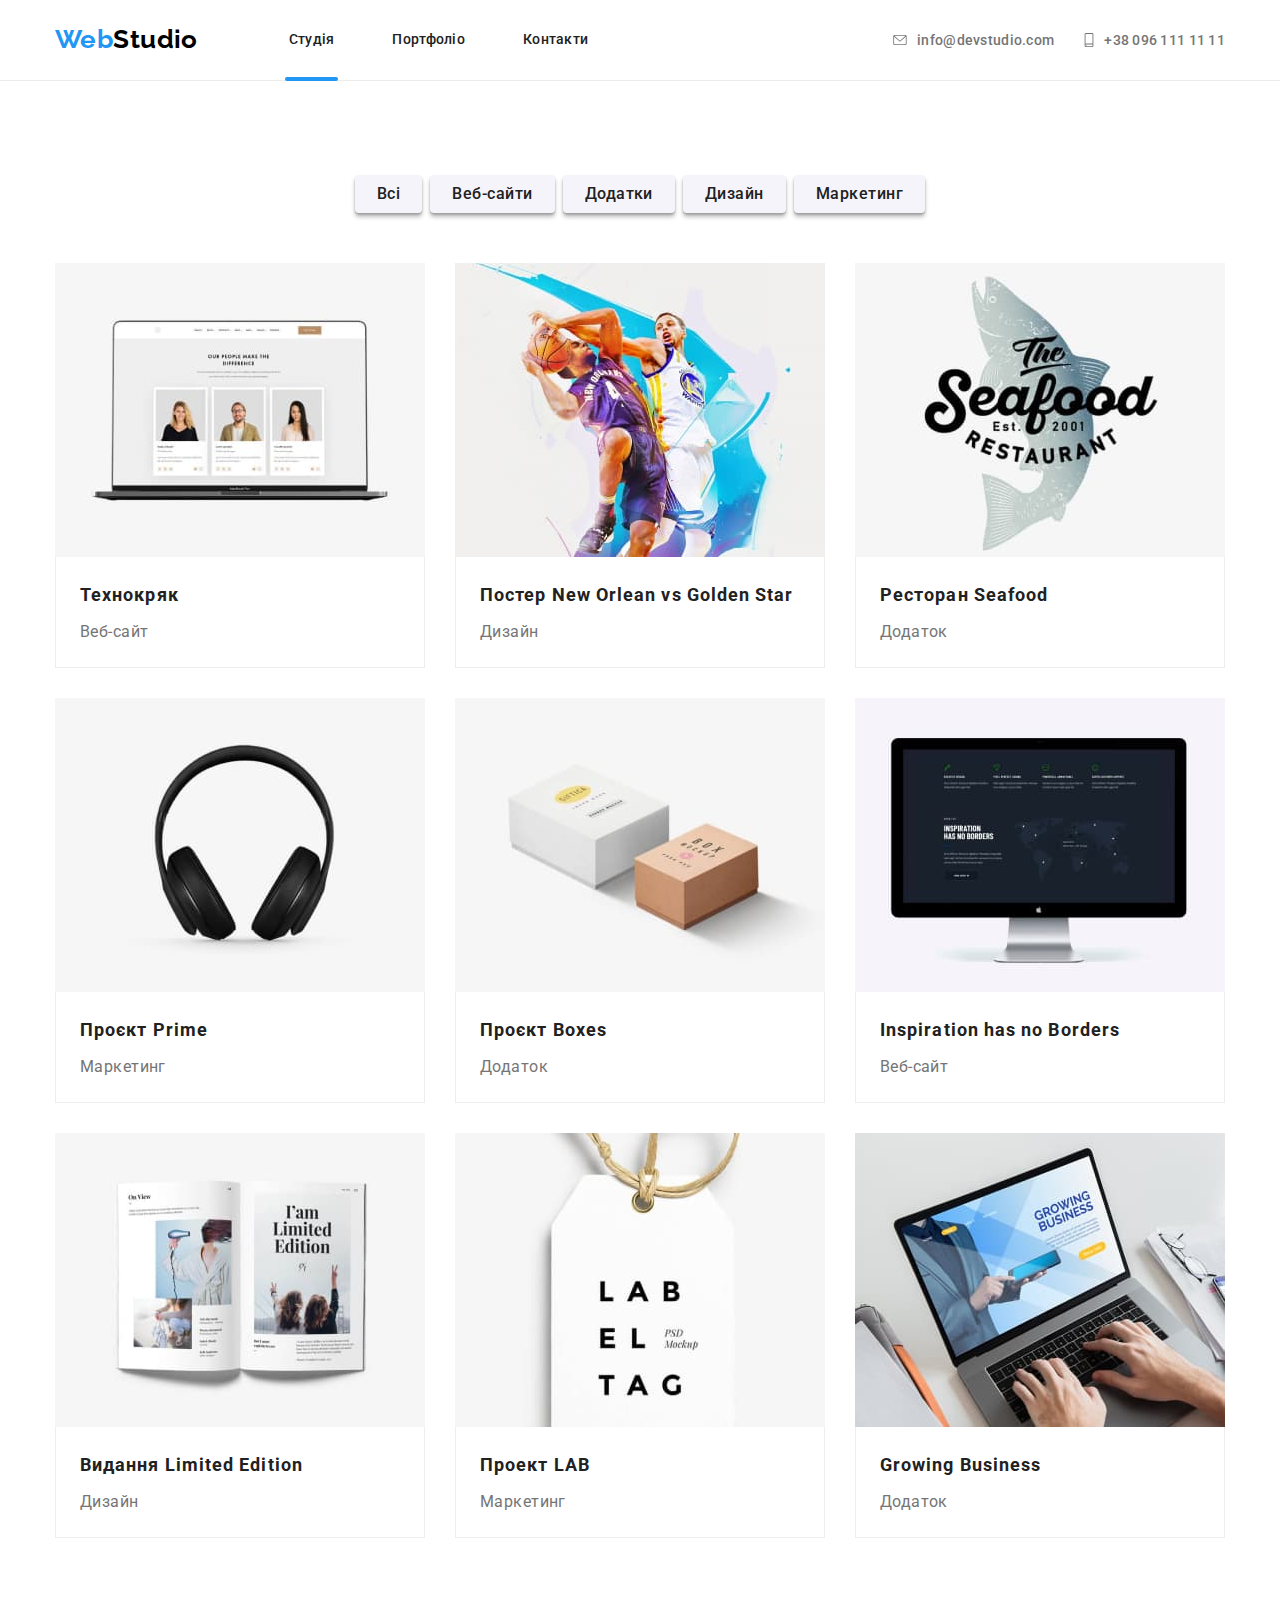
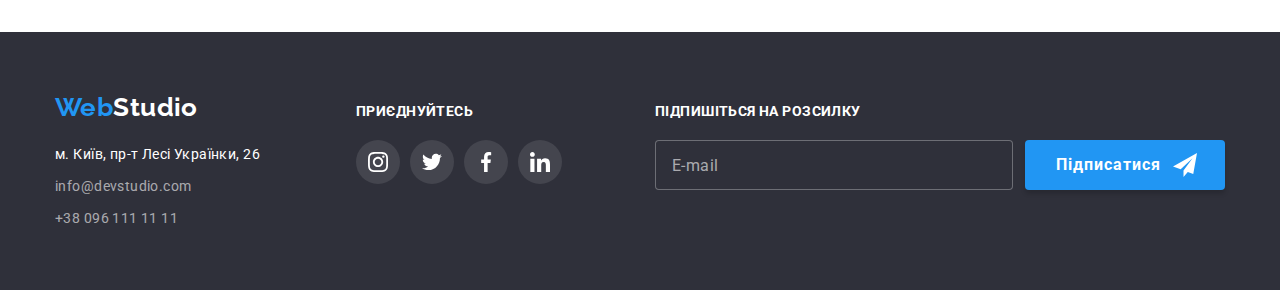
==== portfolio.html @ 7d05ac85 "зверстав бургер меню" ====
<!DOCTYPE html>
<html lang="uk">
  <head>
    <link rel="shortcut icon" href="./images/WS.ico" type="image/x-icon" />
    <meta charset="UTF-8" />
    <meta http-equiv="X-UA-Compatible" content="IE=edge" />
    <meta name="viewport" content="width=device-width, initial-scale=1.0" />
    <title>Портфоліо</title>
    <link rel="preconnect" href="https://fonts.googleapis.com" />
    <link rel="preconnect" href="https://fonts.gstatic.com" crossorigin />
    <link
      href="https://fonts.googleapis.com/css2?family=Raleway:wght@700&family=Roboto:wght@400;500;700;900&display=swap"
      rel="stylesheet"
    />
    <link
      rel="stylesheet"
      href="https://cdnjs.cloudflare.com/ajax/libs/modern-normalize/1.1.0/modern-normalize.min.css"
    />
    <link rel="stylesheet" href="./css/main.min.css" />
  </head>
  <body>
    <!-- Хедер -->
    <header class="header">
      <div class="container header-container">
        <nav class="navigation-wrap">
          <a href="./index.html" class="header__logo"
            >Web<span class="header__studio">Studio</span></a
          >

          <button
            type="button"
            class="menu-button js-open-menu"
            aria-expanded="false"
            aria-controls="mobile-menu"
            aria-label="Перемикач мобільного меню"
          >
            <svg width="40" height="40">
              <use class="menu" href="./images/icons.svg#menu"></use>
            </svg>
          </button>
          <ul class="navigation">
            <li class="navigation__item">
              <a href="./index.html" class="navigation__link navigation__link--current">Студія</a>
            </li>
            <li class="navigation__item">
              <a href="./portfolio.html" class="navigation__link">Портфоліо</a>
            </li>
            <li class="navigation__item">
              <a href="#" class="navigation__link">Контакти</a>
            </li>
          </ul>
        </nav>

        <div class="menu-container js-menu-container" id="mobile-menu">
          <button class="menu-toggle js-close-menu">
            <svg width="40" height="40">
              <use class="menu" href="./images/icons.svg#menu-close"></use>
            </svg>
          </button>
          <div class="burger-menu">
            <ul class="mobile-menu">
              <li class="mobile-menu__item">
                <a href="./index.html" class="mobile-menu__link">Студія</a>
              </li>
              <li class="mobile-menu__item">
                <a href="./portfolio.html" class="mobile-menu__link">Портфоліо</a>
              </li>
              <li class="mobile-menu__item"><a href="" class="mobile-menu__link">Контакти</a></li>
            </ul>
            <ul class="menu-contacts">
              <li class="menu-contacts__item">
                <a href="tel:+380961111111" class="menu-contacts__tel">+38 096 111 11 11</a>
              </li>
              <li class="menu-contacts__item">
                <a href="mailto:info@devstudio.com" class="menu-contacts__mail"
                  >info@devstudio.com</a
                >
              </li>
              <li class="menu-contacts__item">
                <ul class="menu-social">
                  <li class="menu-social__item>">
                    <a
                      href="https://www.instagram.com/"
                      rel="noopener noreferer nofollow"
                      class="menu-social__link"
                      >Instagram</a
                    >
                  </li>
                  <li class="menu-social__item>">
                    <a
                      href="https://www.twitter.com/"
                      rel="noopener noreferer nofollow"
                      class="menu-social__link"
                      >Twitter</a
                    >
                  </li>
                  <li class="menu-social__item>">
                    <a
                      href="https://www.facebook.com/"
                      rel="noopener noreferer nofollow"
                      class="menu-social__link"
                      >Facebook</a
                    >
                  </li>
                  <li class="menu-social__item>">
                    <a
                      href="https://www.linkedin.com/"
                      rel="noopener noreferer nofollow"
                      class="menu-social__link"
                      >LinkedIn</a
                    >
                  </li>
                </ul>
              </li>
            </ul>
          </div>
        </div>
        <ul class="contacts">
          <li class="contacts__item">
            <a href="mailto:info@devstudio.com" class="contacts__link"
              ><svg class="contacts__icon" width="14px" height="10px">
                <use href="./images/icons.svg#mail"></use>
              </svg>
              info@devstudio.com</a
            >
          </li>
          <li class="contacts__item">
            <a href="tel:+380961111111" class="contacts__link"
              ><svg class="contacts__icon" width="10px" height="14px">
                <use href="./images/icons.svg#smartphone"></use></svg
              >+38 096 111 11 11</a
            >
          </li>
        </ul>
      </div>
    </header>
    <main>
      <section class="section">
        <div class="container portf-cont">
          <h1 class="visually-hidden">Портфоліо</h1>
          <ul class="filter">
            <li><button type="button" class="button button--small">Всі</button></li>
            <li>
              <button type="button" class="button button--small">Веб-сайти</button>
            </li>
            <li>
              <button type="button" class="button button--small">Додатки</button>
            </li>
            <li><button type="button" class="button button--small">Дизайн</button></li>
            <li>
              <button type="button" class="button button--small">Маркетинг</button>
            </li>
          </ul>

          <ul class="portfolio">
            <li class="portfolio__item">
              <a href="#" class="portfolio__link"
                ><div class="portfolio-overlay">
                  <img src="./images/img-(5).jpg" alt="Технокряк" width="370" />
                  <p class="porfolio__text">
                    Ресурс пропонує комплексні пропозиції з різним рівнем функціоналу та сервісів.
                    Все це дозволить відвідувачу отримати вичерпні відомості про компанію чи
                    приватну особу.
                  </p>
                </div>
                <div class="card">
                  <h2 class="card__title title__accent">Технокряк</h2>

                  <p class="card__category">Веб-сайт</p>
                </div>
              </a>
            </li>
            <li class="portfolio__item">
              <a href="#" class="portfolio__link"
                ><div class="portfolio-overlay">
                  <img src="./images/img-(6).jpg" alt="Технокряк" width="370" />
                  <p class="porfolio__text">
                    Ресурс пропонує комплексні пропозиції з різним рівнем функціоналу та сервісів.
                    Все це дозволить відвідувачу отримати вичерпні відомості про компанію чи
                    приватну особу.
                  </p>
                </div>
                <div class="card inner">
                  <h2 class="card__title">
                    Постер <span lang="en">New Orlean vs Golden Star</span>
                  </h2>
                  <p class="card__category">Дизайн</p>
                </div></a
              >
            </li>
            <li class="portfolio__item">
              <a href="#" class="portfolio__link"
                ><div class="portfolio-overlay">
                  <img src="./images/img-(7).jpg" alt="Технокряк" width="370" />
                  <p class="porfolio__text">
                    Ресурс пропонує комплексні пропозиції з різним рівнем функціоналу та сервісів.
                    Все це дозволить відвідувачу отримати вичерпні відомості про компанію чи
                    приватну особу.
                  </p>
                </div>
                <div class="card">
                  <h2 class="card__title">Ресторан <span lang="en">Seafood</span></h2>
                  <p class="card__category">Додаток</p>
                </div></a
              >
            </li>
            <li class="portfolio__item">
              <a href="#" class="portfolio__link"
                ><div class="portfolio-overlay">
                  <img src="./images/img-(8).jpg" alt="Технокряк" width="370" />
                  <p class="porfolio__text">
                    Ресурс пропонує комплексні пропозиції з різним рівнем функціоналу та сервісів.
                    Все це дозволить відвідувачу отримати вичерпні відомості про компанію чи
                    приватну особу.
                  </p>
                </div>
                <div class="card">
                  <h2 class="card__title">Проєкт <span lang="en">Prime</span></h2>
                  <p class="card__category">Маркетинг</p>
                </div></a
              >
            </li>
            <li class="portfolio__item">
              <a href="#" class="portfolio__link"
                ><div class="portfolio-overlay">
                  <img src="./images/img-(9).jpg" alt="Технокряк" width="370" />
                  <p class="porfolio__text">
                    Ресурс пропонує комплексні пропозиції з різним рівнем функціоналу та сервісів.
                    Все це дозволить відвідувачу отримати вичерпні відомості про компанію чи
                    приватну особу.
                  </p>
                </div>
                <div class="card">
                  <h2 class="card__title">Проєкт <span lang="en">Boxes</span></h2>
                  <p class="card__category">Додаток</p>
                </div></a
              >
            </li>
            <li class="portfolio__item">
              <a href="#" class="portfolio__link"
                ><div class="portfolio-overlay">
                  <img src="./images/img-(10).jpg" alt="Технокряк" width="370" />
                  <p class="porfolio__text">
                    Ресурс пропонує комплексні пропозиції з різним рівнем функціоналу та сервісів.
                    Все це дозволить відвідувачу отримати вичерпні відомості про компанію чи
                    приватну особу.
                  </p>
                </div>
                <div class="card">
                  <h2 lang="en" class="card__title">Inspiration has no Borders</h2>
                  <p class="card__category">Веб-сайт</p>
                </div></a
              >
            </li>
            <li class="portfolio__item">
              <a href="#" class="portfolio__link"
                ><div class="portfolio-overlay">
                  <img src="./images/img-(11).jpg" alt="Технокряк" width="370" />
                  <p class="porfolio__text">
                    Ресурс пропонує комплексні пропозиції з різним рівнем функціоналу та сервісів.
                    Все це дозволить відвідувачу отримати вичерпні відомості про компанію чи
                    приватну особу.
                  </p>
                </div>
                <div class="card">
                  <h2 class="card__title">Видання <span lang="en">Limited Edition</span></h2>
                  <p class="card__category">Дизайн</p>
                </div></a
              >
            </li>
            <li class="portfolio__item">
              <a href="#" class="portfolio__link"
                ><div class="portfolio-overlay">
                  <img src="./images/img-(12).jpg" alt="Технокряк" width="370" />
                  <p class="porfolio__text">
                    Ресурс пропонує комплексні пропозиції з різним рівнем функціоналу та сервісів.
                    Все це дозволить відвідувачу отримати вичерпні відомості про компанію чи
                    приватну особу.
                  </p>
                </div>
                <div class="card">
                  <h2 class="card__title">Проект <span lang="en">LAB</span></h2>
                  <p class="card__category">Маркетинг</p>
                </div></a
              >
            </li>
            <li class="portfolio__item">
              <a href="#" class="portfolio__link"
                ><div class="portfolio-overlay">
                  <img src="./images/img-(13).jpg" alt="Технокряк" width="370" />
                  <p class="porfolio__text">
                    Ресурс пропонує комплексні пропозиції з різним рівнем функціоналу та сервісів.
                    Все це дозволить відвідувачу отримати вичерпні відомості про компанію чи
                    приватну особу.
                  </p>
                </div>
                <div class="card">
                  <h2 lang="en" class="card__title">Growing Business</h2>
                  <p class="card__category">Додаток</p>
                </div></a
              >
            </li>
          </ul>
        </div>
      </section>
    </main>
    <!-- футер -->
    <footer class="footer">
      <div class="flex container footer-flex">
        <div class="footer-adress">
          <a href="./index.html" class="footer__logo"
            >Web<span class="footer__studio">Studio</span></a
          >

          <address>
            <ul class="list adress-list">
              <li class="adress-list__item">
                <a
                  href="https://goo.gl/maps/QG7MwGae88U18GsL8"
                  target="_blank"
                  rel="noopener noreferer nofollow"
                  class="adress-list__link adress-list__adress"
                  >м. Київ, пр-т Лесі Українки, 26
                </a>
              </li>
              <li class="adress-list__item">
                <a href="mailto:info@devstudio.com" class="adress-list__link">info@devstudio.com</a>
              </li>
              <li class="adress-list__item">
                <a href="tel:+380961111111" class="adress-list__link">+38 096 111 11 11</a>
              </li>
            </ul>
          </address>
        </div>
        <div class="footer-social-links">
          <h2 class="join">приєднуйтесь</h2>
          <ul class="social-networks list">
            <li class="social-networks__item footer-network">
              <a
                href="https://www.instagram.com/"
                target="_blank"
                rel="noopener noreferer nofollow"
                class="social-network__link social-network__link--footer"
                aria-label="Інстаграм"
                ><svg width="20px" height="20px" class="social-network__icon">
                  <use href="./images/icons.svg#instagram"></use></svg
              ></a>
            </li>
            <li class="social-networks__item footer-network">
              <a
                href="https://twitter.com/"
                target="_blank"
                rel="noopener noreferer nofollow"
                class="social-network__link social-network__link--footer"
                aria-label="Твітер"
                ><svg width="20px" height="20px" class="social-network__icon">
                  <use href="./images/icons.svg#twitter"></use></svg
              ></a>
            </li>
            <li class="social-networks__item footer-network">
              <a
                href="https://www.facebook.com/"
                target="_blank"
                rel="noopener noreferer nofollow"
                class="social-network__link social-network__link--footer"
                aria-label="Фейсбук"
                ><svg width="20px" height="20px" class="social-network__icon">
                  <use href="./images/icons.svg#facebook"></use></svg
              ></a>
            </li>
            <li class="social-networks__item footer-network">
              <a
                href="https://www.linkedin.com/"
                target="_blank"
                rel="noopener noreferer nofollow"
                class="social-network__link social-network__link--footer"
                aria-label="Лінкедін"
                ><svg width="20px" height="20px" class="social-network__icon">
                  <use href="./images/icons.svg#linkedin"></use></svg
              ></a>
            </li>
          </ul>
        </div>
        <div class="subscribe">
          <form class="footer-form">
            <div class="flex subsctibe__wrap">
              <label class="subscribe__label">
                <span class="subscribe__title">Підпишіться на розсилку</span>

                <input
                  class="subscribe__input"
                  type="email"
                  name="subscribe"
                  placeholder="E-mail"
                />
              </label>
              <button type="submit" class="subscribe__button">Підписатися</button>
            </div>
          </form>
        </div>
      </div>
    </footer>
    <script src="./js/menu.js"></script>
    <script src="./js/body-padding.js"></script>
  </body>
</html>
---- css/main.min.css ----
:root{--main-bcg-color: #ffffff;--main-text-color: #757575;--title-color: #212121;--hero-title: #ffffff;--logo-web-color: #2196f3;--studio-header: #000000;--studio-footer: #ffffff;--button-text-color: #ffffff;--adress-text-color: #ffffff;--contacts-text-color: rgba(255, 255, 255, 0.6);--hero-bcg: #2f303a;--features-bcg: #f5f4fa;--progects-title-bgc-color: rgba(47, 48, 58, 0.8);--team-bcg: #f5f4fa;--hover-color: #2196f3;--button-bcg: #2196f3;--button-hover: #188ce8;--border-color: #ececec;--card-border: #eeeeee;--social-network-color: #afb1b8;--icons-color: #afb1b8;--default-transition: cubic-bezier(0.4, 0, 0.2, 1)}.portfolio,.filter,.adress-list,.clients-list,.social-networks,.contacts,.navigation,.menu-social,.menu-contacts,.mobile-menu,.flex{list-style:none;padding:0;margin:0}.portfolio__link,.adress-list__link,.footer__logo,.clients__link,.form-policy__link,.social-network__link,.contacts__link,.navigation__link,.header__logo,.menu-social__link,.menu-contacts__mail,.menu-contacts__tel{text-decoration:none}.footer__logo,.header__logo{font-family:"Raleway",sans-serif;font-weight:700;font-size:24px;line-height:1.1666666667;color:var(--logo-web-color)}@media screen and (min-width: 1200px){.footer__logo,.header__logo{font-size:26px;line-height:1.1923076923}}body{font-family:"Roboto",sans-serif;color:var(--main-text-color);font-size:14px;line-height:1.14;letter-spacing:.03em;background-color:var(--main-bcg-color)}img{display:block;max-width:100%;max-width:100%;height:auto;margin:0 auto}.visually-hidden{position:absolute;white-space:nowrap;width:1px;height:1px;overflow:hidden;border:0;padding:0;clip:rect(0 0 0 0);clip-path:inset(50%);margin:-1px}.flex{display:flex;flex-wrap:wrap}.title{margin-top:0;margin-bottom:30px;color:var(--title-color);font-size:28px;line-height:1.1785714286;text-align:center}@media screen and (min-width: 1200px){.title{font-size:36px;line-height:1.1666666667}}.section{padding-top:60px;padding-bottom:60px}@media screen and (min-width: 1200px){.section{padding-top:94px;padding-bottom:94px}}.container{width:100%;margin:0 auto;padding:0 15px}@media screen and (min-width: 480px){.container{width:480px}}@media screen and (min-width: 768px){.container{width:768px}}@media screen and (min-width: 1200px){.container{width:1200px}}.menu-button{display:inline-block;margin:0;padding:0;border:none;background-color:rgba(0,0,0,0);fill:currentColor;transition:color 250ms var(--default-transition)}@media screen and (min-width: 768px){.menu-button{display:none}}.menu-button:hover,.menu-button:focus{color:var(--hover-color)}.menu-container{position:fixed;top:0;left:0;width:100vw;height:100vh;padding:48px 40px;background-color:#fff;z-index:999;transform:translateX(100%);transition:transform 250ms ease-in-out}.menu-container.is-open{transform:translateX(0)}.menu-container .menu-toggle{position:absolute;top:10px;right:15px;color:#212121;fill:currentColor;border:none;background-color:rgba(0,0,0,0);transition:color 250ms var(--default-transition)}.menu-container .menu-toggle:hover,.menu-container .menu-toggle:focus{color:var(--hover-color)}.burger-menu{height:100%;display:flex;flex-direction:column}.mobile-menu__item+.mobile-menu__item{margin-top:32px}.mobile-menu__link{display:block;text-decoration:none;font-weight:500;font-size:40px;line-height:1.175;letter-spacing:.02em;color:#212121;transition:color 250ms var(--default-transition)}.mobile-menu__link:hover,.mobile-menu__link:focus{color:var(--hover-color)}.menu-contacts{margin-top:auto}.menu-contacts__item+.menu-contacts__item{margin-top:32px}.menu-contacts__tel{display:block;font-weight:500;font-size:34px;line-height:1.1764705882;letter-spacing:.02em;color:var(--hover-color)}.menu-contacts__mail{display:block;font-weight:500;font-size:24px;line-height:1.1666666667;letter-spacing:.02em;color:var(--main-text-color)}.menu-social{margin-top:64px;display:flex;justify-content:center;gap:20px}.menu-social__link{font-weight:500;font-size:18px;line-height:1.2222222222;letter-spacing:.02em;color:var(--hover-color)}.header{position:fixed;z-index:2;width:100%;top:0;left:0;background-color:var(--main-bcg-color);border-bottom:1px solid var(--border-color)}.header-container{display:flex;align-items:flex-start}.header__logo{padding-top:16px;padding-bottom:16px}@media screen and (min-width: 768px){.header__logo{padding-top:26px;padding-bottom:26px}}@media screen and (min-width: 1200px){.header__logo{padding-top:24px;padding-bottom:25px}}.header__studio{color:var(--studio-header)}.navigation-wrap{width:100%;display:flex;align-items:center;justify-content:space-between}@media screen and (min-width: 768px){.navigation-wrap{justify-content:flex-start;width:0}}.navigation{display:none}@media screen and (min-width: 768px){.navigation{display:flex;margin-left:87px}}.navigation__item+.navigation__item{margin-left:50px}.navigation__link{display:block;padding-top:32px;padding-bottom:32px;padding-right:4px;padding-left:4px;font-weight:500;letter-spacing:.02em;color:var(--title-color);transition:color 250ms var(--default-transition)}.navigation__link:hover,.navigation__link:focus{color:var(--hover-color)}.navigation__link--current{position:relative}.navigation__link--current::after{position:absolute;content:"";bottom:-1px;left:0;width:100%;height:4px;background:var(--hover-color);border-radius:2px}.contacts{display:none}@media screen and (min-width: 768px){.contacts{display:flex;flex-direction:column;margin-left:auto;padding:21px 0;gap:10px}}@media screen and (min-width: 1200px){.contacts{flex-direction:row;margin-left:auto;padding:0;gap:30px}}.contacts__link{display:flex;align-items:center;font-weight:500;font-size:12px;line-height:1.1666666667;letter-spacing:.02em;color:var(--main-text-color);transition:color 250ms var(--default-transition)}@media screen and (min-width: 1200px){.contacts__link{padding-top:32px;padding-bottom:32px;font-size:14px;line-height:1.1428571429}}.contacts__link:hover,.contacts__link:focus{color:var(--hover-color)}.contacts__icon{margin-right:10px;fill:currentColor}.button,.subscribe__button,.form-button{display:flex;display:inline-block;align-items:center;width:200px;height:50px;margin:0 auto;padding:0;border-radius:4px;border:0px;cursor:pointer;font-family:inherit;font-weight:700;font-size:16px;line-height:1.875;letter-spacing:.06em;background:var(--button-bcg);color:var(--button-text-color);transition:background-color 250ms var(--default-transition)}.button:hover,.subscribe__button:hover,.form-button:hover,.button:focus,.subscribe__button:focus,.form-button:focus{background-color:var(--button-hover)}@media screen and (min-width: 1200px){.button,.subscribe__button,.form-button{width:216px}}.social-networks{display:flex;align-items:center;justify-content:center}.social-networks__item{border-radius:50%}.social-networks__item+.social-networks__item{margin-left:10px}.social-network__link{display:block;width:44px;height:44px;padding:12px;border-radius:50%;color:var(--icons-color);transition:color 250ms var(--default-transition),background-color 250ms var(--default-transition)}.social-network__icon{fill:currentColor}.social-network__link:hover,.social-network__link:focus{color:var(--button-text-color);background-color:var(--hover-color)}.backdrop{position:fixed;top:0;left:0;width:100%;height:100%;z-index:2;background:linear-gradient(rgba(47, 48, 58, 0.4), rgba(47, 48, 58, 0.4));opacity:1;transition:opacity 1000ms var(--default-transition)}.backdrop.is-hidden{opacity:0;pointer-events:none}.backdrop.is-hidden .modal{opacity:0;transform:translate(-50%, -50%) scale(0.6) rotateY(180deg)}.modal{position:absolute;top:50%;left:50%;max-width:450px;width:100%;min-height:609px;height:100%;background-color:var(--main-bcg-color);box-shadow:0px 1px 3px rgba(0,0,0,.12),0px 1px 1px rgba(0,0,0,.14),0px 2px 1px rgba(0,0,0,.2);border-radius:4px;transform:translate(-50%, -50%) scale(1) rotateY(0);transition:opacity 2000ms var(--default-transition),transform 1000ms var(--default-transition)}@media screen and (min-width: 1200px){.modal{max-width:528px;width:100%;max-height:581px;height:100%}}.modal-close{position:absolute;cursor:pointer;top:8px;right:8px;width:30px;height:30px;padding:6px;display:flex;flex-direction:row;align-items:center;justify-content:center;background-color:var(--main-bcg-color);border:1px solid rgba(0,0,0,.1);border-radius:50%;transition:fill 250ms var(--default-transition),border-color 250ms var(--default-transition)}.modal-close:hover,.modal-close:focus{border-color:var(--hover-color);fill:var(--hover-color)}.modal-close__icon{margin-top:1px}.form{max-width:450px;width:100%;height:609px;background-color:#fff;margin-right:auto;margin-left:auto;padding:40px;border-radius:4px}@media screen and (min-width: 1200px){.form{max-width:528px;width:100%;max-height:581px;height:100%}}.form-title{margin:0;margin-bottom:12px;font-weight:700;font-size:20px;line-height:1.5;text-align:center;letter-spacing:.03em;color:#212121}@media screen and (min-width: 1200px){.form-title{line-height:1.15}}.form-field,.form-label{font-size:12px;line-height:1.1666666667;letter-spacing:.01em}.form-field{position:relative;display:flex;flex-direction:column-reverse;justify-content:flex-start;align-items:flex-start}.form-input{width:100%;height:40px;margin:0;padding:12px 42px;font-size:14px;line-height:1.1666666667;outline:none;margin-top:4px;margin-bottom:10px;border:1px solid rgba(33,33,33,.2);border-radius:4px;transition:border-color 250ms var(--default-transition)}.form-textarea:focus,.form-input:focus{border:1px solid var(--hover-color)}.form-input:focus-within{border:1px solid var(--hover-color)}.form-input:focus~.form-icon{fill:var(--hover-color)}.form-icon{position:absolute;top:29px;left:12px;color:var(--title-color);fill:currentColor;transition:fill 250ms var(--default-transition)}.form-textarea{width:100%;height:120px;padding:12px 16px;margin-top:4px;margin-bottom:20px;resize:none;font-size:12px;line-height:1.1666666667;letter-spacing:.01em;outline:none;border:1px solid rgba(33,33,33,.2);border-radius:4px;transition:border-color 250ms var(--default-transition)}.form-textarea::-webkit-input-placeholder{margin:0;font-size:12px;line-height:1.1666666667;letter-spacing:.01em;color:rgba(117,117,117,.5)}.form-checkbox{appearance:none}.form-policy__text{font-size:12px;line-height:1.1666666667;letter-spacing:.03em}@media screen and (min-width: 1200px){.form-policy__text{font-size:14px;line-height:1.7142857143}}.form-policy__icon{display:inline-block;position:relative;top:3px;width:16px;height:15px;margin-right:7px;border-radius:2px;border:2px solid var(--title-color);transition:background-color 250ms var(--default-transition),border-color 250ms var(--default-transition),background-image 250ms var(--default-transition)}.form-checkbox:checked+.form-policy__icon{display:inline-block;width:16px;height:15px;border-color:var(--hover-color);background-color:var(--hover-color);background-image:url("../images/check.svg");background-size:contain;background-origin:border-box}.form-policy__link{font-size:12px;line-height:1.1666666667;letter-spacing:.03em;text-decoration-line:underline;color:#2196f3}@media screen and (min-width: 1200px){.form-policy__link{font-size:14px;line-height:1.7142857143}}.form-button{margin-top:30px;display:block;margin-right:auto;margin-left:auto;width:200px}.hero{text-align:center;background-color:var(--hero-bcg)}.hero__background{width:100%;height:400px;margin:0 auto;padding:118px 0;background-image:linear-gradient(rgba(47, 48, 58, 0.4), rgba(47, 48, 58, 0.4)),url("../images/bcg.jpg");background-size:cover;background-position:center;background-repeat:no-repeat}@media screen and (min-width: 768px){.hero__background{max-width:1200px;width:100%}}@media screen and (min-width: 1200px){.hero__background{max-width:1600px;width:100%;height:600px;padding:200px 0}}.hero__title{max-width:360px;font-weight:900;font-size:26px;line-height:1.6153846154;letter-spacing:.06em;text-transform:uppercase;margin:0 auto;margin-bottom:30px;color:var(--hero-title)}@media screen and (min-width: 1200px){.hero__title{font-size:44px;line-height:1.3043478261;max-width:696px}}.features-list{gap:30px}.features-list__item{width:100%}@media screen and (min-width: 480px){.features-list__item{width:100%}}@media screen and (min-width: 768px){.features-list__item{width:calc((100% - 30px)/2)}}@media screen and (min-width: 1200px){.features-list__item{width:calc((100% - 90px)/4)}}.features-list__icon{fill:var(--title-color);text-align:center;padding:25px 100px;margin-bottom:30px;background-color:var(--features-bcg);border-radius:4px}.features-list__title{margin-top:0;margin-bottom:10px;color:var(--title-color);font-size:14px;text-transform:uppercase;text-align:center}@media screen and (min-width: 768px){.features-list__title{text-align:left}}@media screen and (min-width: 1200px){.features-list__title{text-align:left}}.features-list__text{margin-top:0;margin-bottom:0;line-height:1.7}.projects{padding-top:0;display:none}@media screen and (min-width: 1200px){.projects{display:block}}.projects__overlay{position:relative;z-index:1}.projects__specialty{position:absolute;left:0;bottom:0;width:100%;font-size:14px;line-height:1.1428571429;margin:0;padding:27px 0;text-align:center;letter-spacing:.03em;text-transform:uppercase;color:var(--hero-title);background-color:var(--progects-title-bgc-color)}.projects__item{width:calc((100% - 60px)/3)}.projects__item+.projects__item{margin-left:30px}.team{background-color:var(--team-bcg)}.team-list{gap:30px;justify-content:center}.team-list__item{text-align:center;background-color:var(--main-bcg-color);box-shadow:0px 1px 3px rgba(0,0,0,.12),0px 1px 1px rgba(0,0,0,.14),0px 2px 1px rgba(0,0,0,.2);border-radius:0px 0px 4px 4px;width:100%}@media screen and (min-width: 480px){.team-list__item{width:100%}}@media screen and (min-width: 768px){.team-list__item{width:calc((100% - 60px)/2)}}@media screen and (min-width: 1200px){.team-list__item{width:calc((100% - 90px)/4)}}.team-member{padding:30px 10px}.team-member__name{margin-top:0;margin-bottom:10px;color:var(--title-color);font-weight:500;font-size:16px;line-height:1.2}.team-member__career{font-size:16px;line-height:1.2;margin-top:0;margin-bottom:16px}.clients-list{display:flex;justify-content:center;gap:30px}.clients__item{width:70%;text-align:center}@media screen and (min-width: 480px){.clients__item{width:calc((100% - 60px)/2)}}@media screen and (min-width: 768px){.clients__item{width:calc((100% - 90px)/3)}}@media screen and (min-width: 1200px){.clients__item{width:calc((100% - 150px)/6)}}.clients__link{display:block;width:100%;height:92px;border:1px solid var(--icons-color);border-radius:4px;padding:16px 0;color:var(--icons-color);transition:color 250ms var(--default-transition),border-color 250ms var(--default-transition),border-color 250ms var(--default-transition),border-color 250ms var(--default-transition)}@media screen and (min-width: 480px){.clients__link{padding:16px 52px}}@media screen and (min-width: 768px){.clients__link{padding:16px 60px}}@media screen and (min-width: 1200px){.clients__link{padding:16px 32px}}.clients__link:hover,.clients__link:focus{color:var(--hover-color);border-color:var(--hover-color)}.clients__icon{fill:currentColor}.footer{background-color:var(--hero-bcg);padding-top:60px;padding-bottom:60px}.footer-flex{display:flex;justify-content:center;gap:60px}@media screen and (min-width: 1200px){.footer-flex{gap:0}}.footer .footer-adress{text-align:center}@media screen and (min-width: 1200px){.footer .footer-adress{text-align:left}}.footer__logo{display:inline-block;margin-bottom:20px}.footer__studio{color:var(--studio-footer)}.adress-list{text-align:center;width:231px}@media screen and (min-width: 1200px){.adress-list{text-align:left;margin-right:70px}}.adress-list__item+.adress-list__item{margin-top:8px}.adress-list__link{display:inline-block;font-style:normal;line-height:1.7;color:var(--contacts-text-color);transition:color 250ms var(--default-transition)}.adress-list__link:hover,.adress-list__link:focus{color:var(--hover-color)}.adress-list__adress{color:var(--adress-text-color)}.social-network__link--footer{background-color:rgba(255,255,255,.1);color:var(--button-text-color);fill:var(--button-text-color)}.join{text-align:center;font-weight:700;font-size:14px;line-height:1.14;letter-spacing:.03em;text-transform:uppercase;color:var(--hero-title);margin-top:0;margin-bottom:20px}@media screen and (min-width: 1200px){.join{margin-top:12px;text-align:left}}.subscribe{flex-grow:2}@media screen and (min-width: 1200px){.subscribe{margin-left:93px}}@media screen and (min-width: 1200px){.subscribe .subsctibe__wrap{display:flex;flex-wrap:wrap;justify-content:center}}.subscribe__label{display:flex;flex-wrap:wrap;flex-direction:column;text-align:center;width:100%}@media screen and (min-width: 1200px){.subscribe__label{width:358px;margin-bottom:0}}.subscribe__title{font-weight:700;font-size:14px;line-height:1.14;letter-spacing:.03em;text-transform:uppercase;color:var(--hero-title);text-align:center;margin-bottom:20px}@media screen and (min-width: 1200px){.subscribe__title{text-align:left;margin-top:12px}}.subscribe__input{height:50px;max-width:450px;width:100%;margin:0;margin-bottom:20px;padding-top:15px;padding-bottom:15px;padding-left:16px;font-size:16px;line-height:1.25;letter-spacing:.03em;color:rgba(255,255,255,.6);outline:none;background-color:var(--hero-bcg);border:1px solid rgba(255,255,255,.3);border-radius:4px;align-self:center}@media screen and (min-width: 480px){.subscribe__input{width:450px}}@media screen and (min-width: 1200px){.subscribe__input{width:358px;margin-bottom:0}}.subscribe__input::-webkit-input-placeholder{font-size:16px;line-height:1.25;letter-spacing:.03em;color:rgba(255,255,255,.6)}.subscribe__button{display:block;text-align:left;padding-left:31px;position:relative;width:200px;align-self:flex-end;margin-bottom:20px;box-shadow:0px 4px 4px rgba(0,0,0,.15)}@media screen and (min-width: 1200px){.subscribe__button{margin-left:12px;margin-bottom:0}}.subscribe__button::after{position:absolute;content:"";right:28px;bottom:13px;width:24px;height:24px;margin-left:10px;background-image:url("../images/send.svg")}.filter{display:flex;flex-wrap:wrap;margin-bottom:50px;gap:8px}@media screen and (min-width: 768px){.filter{justify-content:center}}.button--small{width:100%;height:100%;padding:6px 22px;font-weight:500;font-size:16px;line-height:1.62;letter-spacing:.03em;color:var(--title-color);background-color:var(--team-bcg);box-shadow:0px 4px 4px rgba(0,0,0,.25),0px 1px 2px rgba(0,0,0,.08),0px 2px 2px rgba(0,0,0,.12);transition:color 250ms var(--default-transition),background-color 250ms var(--default-transition)}.button--small:hover,.button--small:focus{background-color:var(--hover-color);color:var(--button-text-color)}.portfolio{display:flex;flex-wrap:wrap;gap:30px}.portfolio__item{transition:box-shadow 250ms var(--default-transition);border-radius:4px}@media screen and (min-width: 480px){.portfolio__item{width:calc(100% - 30px)}}@media screen and (min-width: 768px){.portfolio__item{width:calc((100% - 60px)/2)}}@media screen and (min-width: 1200px){.portfolio__item{width:calc((100% - 60px)/3)}}.portfolio .porfolio__text{position:absolute;left:0;top:0;width:100%;height:100%;margin:0;padding:63px 24px;font-size:18px;line-height:1.5555555556;letter-spacing:.03em;transform:translateY(100%);color:var(--button-text-color);background-color:var(--hover-color);transition:transform 250ms var(--default-transition)}.portfolio-overlay{position:relative;overflow:hidden}.portfolio__item:hover{box-shadow:0px 1px 1px rgba(0,0,0,.12),0px 4px 4px rgba(0,0,0,.06),1px 4px 6px rgba(0,0,0,.16)}.portfolio__link:hover .porfolio__text,.portfolio__link:focus .porfolio__text{transform:translateY(0)}.card{padding:20px 24px;border:1px solid var(--card-border);border-top:none;display:flex;flex-direction:column;align-items:stretch;flex-grow:1}.card__title{color:var(--title-color);font-size:18px;line-height:2;letter-spacing:.06em;margin-top:0;margin-bottom:4px}.card__category{font-size:16px;line-height:1.88;color:var(--main-text-color);margin-top:0;margin-bottom:0}/*# sourceMappingURL=main.min.css.map */
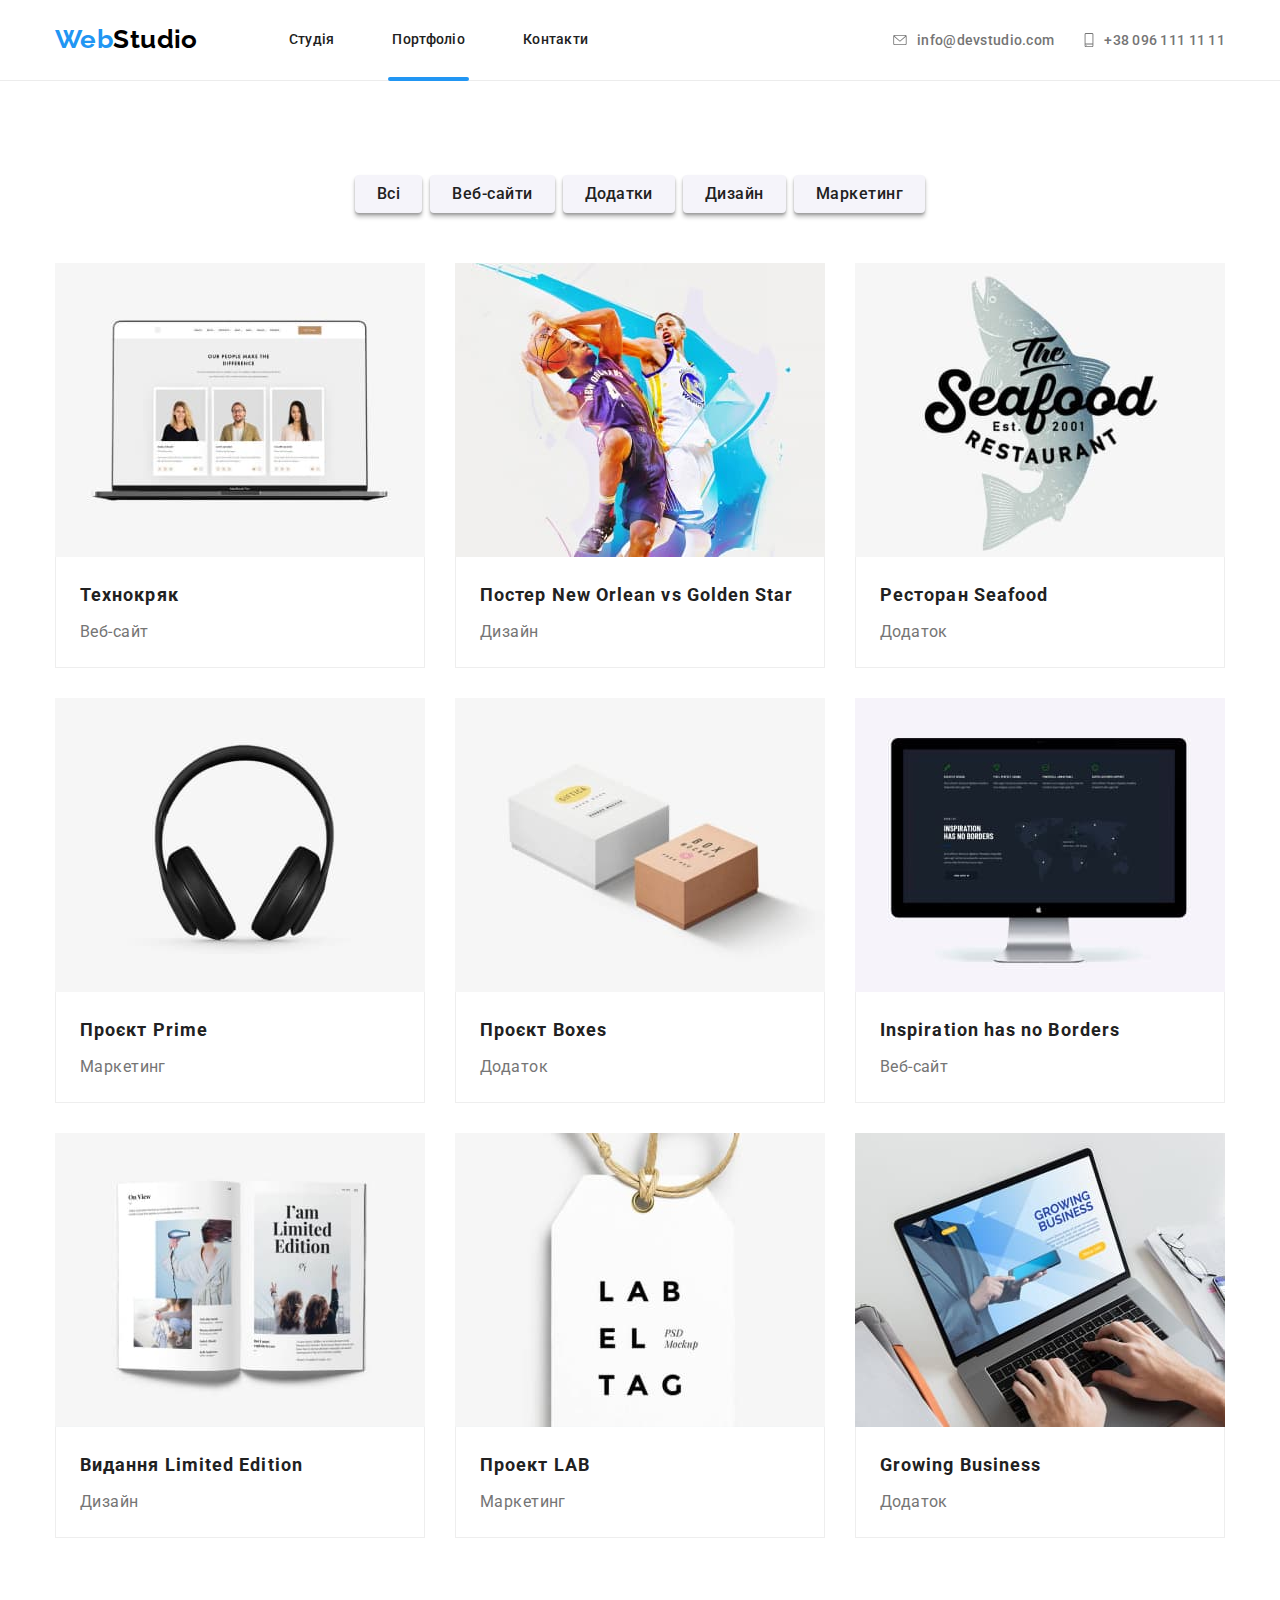
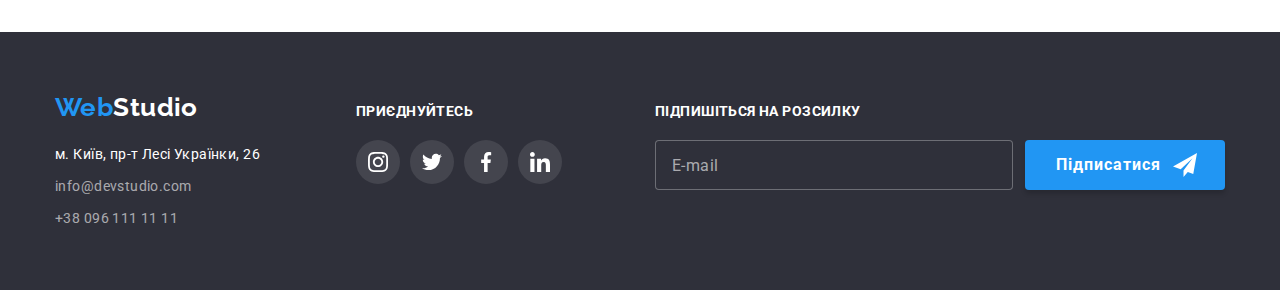
==== commit 00751a94: "виправив current page" ====
--- a/portfolio.html
+++ b/portfolio.html
@@ -40,10 +40,12 @@
           </button>
           <ul class="navigation">
             <li class="navigation__item">
-              <a href="./index.html" class="navigation__link navigation__link--current">Студія</a>
+              <a href="./index.html" class="navigation__link">Студія</a>
             </li>
             <li class="navigation__item">
-              <a href="./portfolio.html" class="navigation__link">Портфоліо</a>
+              <a href="./portfolio.html" class="navigation__link navigation__link--current"
+                >Портфоліо</a
+              >
             </li>
             <li class="navigation__item">
               <a href="#" class="navigation__link">Контакти</a>
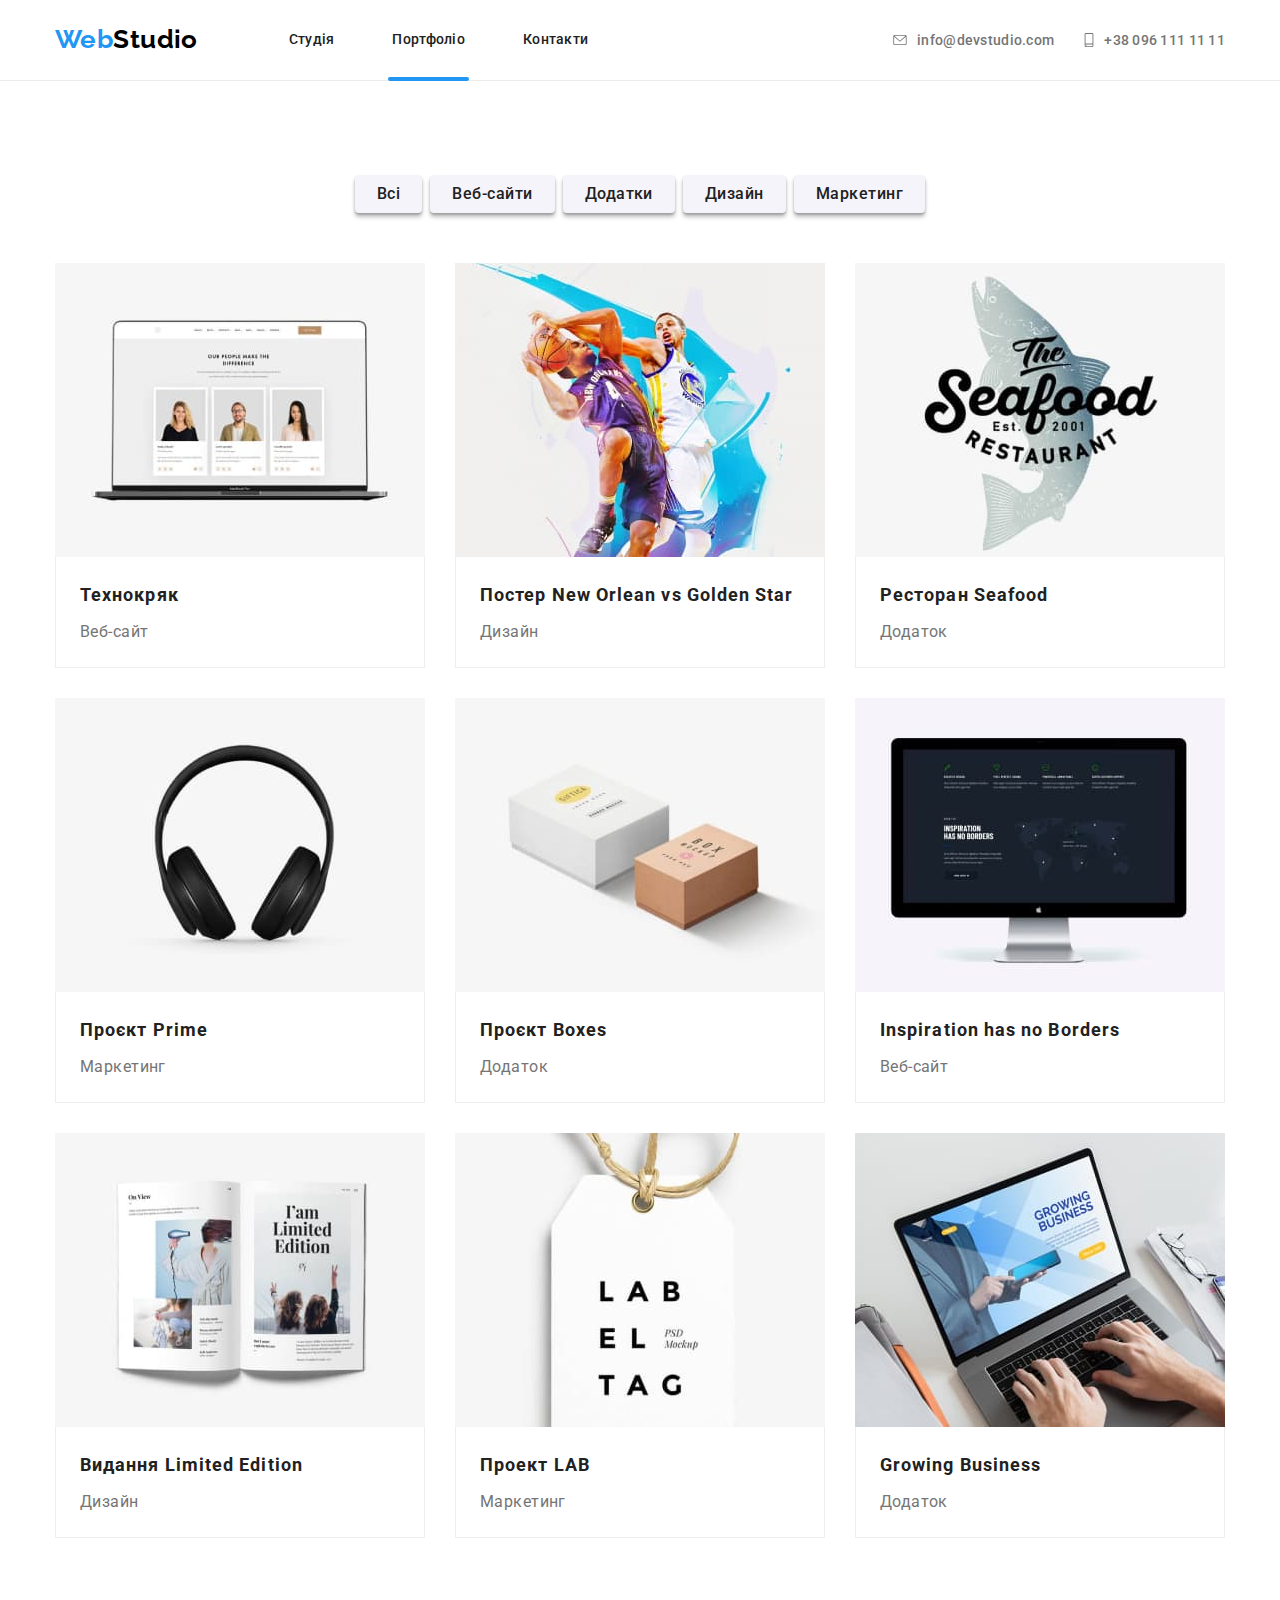
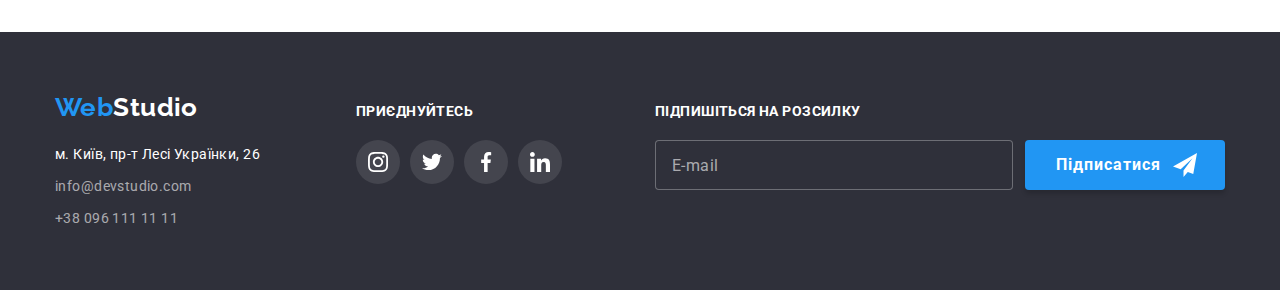
==== commit a3be3f76: "додав фотографії" ====
--- a/portfolio.html
+++ b/portfolio.html
@@ -59,16 +59,20 @@
               <use class="menu" href="./images/icons.svg#menu-close"></use>
             </svg>
           </button>
-          <div class="burger-menu">
-            <ul class="mobile-menu">
-              <li class="mobile-menu__item">
-                <a href="./index.html" class="mobile-menu__link">Студія</a>
-              </li>
-              <li class="mobile-menu__item">
-                <a href="./portfolio.html" class="mobile-menu__link">Портфоліо</a>
-              </li>
-              <li class="mobile-menu__item"><a href="" class="mobile-menu__link">Контакти</a></li>
-            </ul>
+          <div class="container burger-menu">
+            <nav>
+              <ul class="mobile-menu">
+                <li class="mobile-menu__item">
+                  <a href="./index.html" class="mobile-menu__link">Студія</a>
+                </li>
+                <li class="mobile-menu__item">
+                  <a href="./portfolio.html" class="mobile-menu__link mobile-menu__link--current"
+                    >Портфоліо</a
+                  >
+                </li>
+                <li class="mobile-menu__item"><a href="" class="mobile-menu__link">Контакти</a></li>
+              </ul>
+            </nav>
             <ul class="menu-contacts">
               <li class="menu-contacts__item">
                 <a href="tel:+380961111111" class="menu-contacts__tel">+38 096 111 11 11</a>
@@ -158,7 +162,34 @@
             <li class="portfolio__item">
               <a href="#" class="portfolio__link"
                 ><div class="portfolio-overlay">
-                  <img src="./images/img-(5).jpg" alt="Технокряк" width="370" />
+                  <picture>
+                    <source
+                      srcset="
+                        ./images/desktop/portfolio/technokryak-desktop.jpg    1x,
+                        ./images/desktop/portfolio/technokryak-desktop@2x.jpg 2x
+                      "
+                      media="(min-width:1200px)"
+                    />
+                    <source
+                      srcset="
+                        ./images/tablet/portfolio/technokryak-tablet.jpg    1x,
+                        ./images/tablet/portfolio/technokryak-tablet@2x.jpg 2x
+                      "
+                      media="(min-width:768px)"
+                    />
+                    <source
+                      srcset="
+                        ./images/mob/portfolio/technokryak-mob.jpg    1x,
+                        ./images/mob/portfolio/technokryak-mob@2x.jpg 2x
+                      "
+                      media="(max-width:767px)"
+                    />
+                    <img
+                      src="./images/mob/portfolio/technokryak-mob.jpg"
+                      alt="Технокряк"
+                      width="450"
+                    />
+                  </picture>
                   <p class="porfolio__text">
                     Ресурс пропонує комплексні пропозиції з різним рівнем функціоналу та сервісів.
                     Все це дозволить відвідувачу отримати вичерпні відомості про компанію чи
@@ -167,7 +198,6 @@
                 </div>
                 <div class="card">
                   <h2 class="card__title title__accent">Технокряк</h2>
-
                   <p class="card__category">Веб-сайт</p>
                 </div>
               </a>
@@ -175,25 +205,75 @@
             <li class="portfolio__item">
               <a href="#" class="portfolio__link"
                 ><div class="portfolio-overlay">
-                  <img src="./images/img-(6).jpg" alt="Технокряк" width="370" />
-                  <p class="porfolio__text">
-                    Ресурс пропонує комплексні пропозиції з різним рівнем функціоналу та сервісів.
-                    Все це дозволить відвідувачу отримати вичерпні відомості про компанію чи
-                    приватну особу.
-                  </p>
-                </div>
-                <div class="card inner">
+                  <picture>
+                    <source
+                      srcset="
+                        ./images/desktop/portfolio/neworlean-desktop.jpg    1x,
+                        ./images/desktop/portfolio/neworlean-desktop@2x.jpg 2x
+                      "
+                      media="(min-width:1200px)"
+                    />
+                    <source
+                      srcset="
+                        ./images/tablet/portfolio/neworlean-tablet.jpg    1x,
+                        ./images/tablet/portfolio/neworlean-tablet@2x.jpg 2x
+                      "
+                      media="(min-width:768px)"
+                    />
+                    <source
+                      srcset="
+                        ./images/mob/portfolio/neworlean-mob.jpg    1x,
+                        ./images/mob/portfolio/neworlean-mob@2x.jpg 2x
+                      "
+                      media="(max-width:767px)"
+                    />
+                    <img
+                      src="./images/mob/portfolio/neworlean-mob.jpg"
+                      alt="постер орлеан"
+                      width="450"
+                    />
+                  </picture>
+                  <p class="porfolio__text">
+                    Ресурс пропонує комплексні пропозиції з різним рівнем функціоналу та сервісів.
+                    Все це дозволить відвідувачу отримати вичерпні відомості про компанію чи
+                    приватну особу.
+                  </p>
+                </div>
+                <div class="card">
                   <h2 class="card__title">
                     Постер <span lang="en">New Orlean vs Golden Star</span>
                   </h2>
                   <p class="card__category">Дизайн</p>
-                </div></a
-              >
-            </li>
-            <li class="portfolio__item">
-              <a href="#" class="portfolio__link"
-                ><div class="portfolio-overlay">
-                  <img src="./images/img-(7).jpg" alt="Технокряк" width="370" />
+                </div>
+              </a>
+            </li>
+            <li class="portfolio__item">
+              <a href="#" class="portfolio__link"
+                ><div class="portfolio-overlay">
+                  <picture>
+                    <source
+                      srcset="
+                        ./images/desktop/portfolio/seafood-desktop.jpg    1x,
+                        ./images/desktop/portfolio/seafood-desktop@2x.jpg 2x
+                      "
+                      media="(min-width:1200px)"
+                    />
+                    <source
+                      srcset="
+                        ./images/tablet/portfolio/seafood-tablet.jpg    1x,
+                        ./images/tablet/portfolio/seafood-tablet@2x.jpg 2x
+                      "
+                      media="(min-width:768px)"
+                    />
+                    <source
+                      srcset="
+                        ./images/mob/portfolio/seafood-mob.jpg    1x,
+                        ./images/mob/portfolio/seafood-mob@2x.jpg 2x
+                      "
+                      media="(max-width:767px)"
+                    />
+                    <img src="./images/mob/portfolio/seafood-mob.jpg" alt="ресторан" width="450" />
+                  </picture>
                   <p class="porfolio__text">
                     Ресурс пропонує комплексні пропозиції з різним рівнем функціоналу та сервісів.
                     Все це дозволить відвідувачу отримати вичерпні відомості про компанію чи
@@ -209,7 +289,34 @@
             <li class="portfolio__item">
               <a href="#" class="portfolio__link"
                 ><div class="portfolio-overlay">
-                  <img src="./images/img-(8).jpg" alt="Технокряк" width="370" />
+                  <picture>
+                    <source
+                      srcset="
+                        ./images/desktop/portfolio/prime-desktop.jpg    1x,
+                        ./images/desktop/portfolio/prime-desktop@2x.jpg 2x
+                      "
+                      media="(min-width:1200px)"
+                    />
+                    <source
+                      srcset="
+                        ./images/tablet/portfolio/prime-tablet.jpg    1x,
+                        ./images/tablet/portfolio/prime-tablet@2x.jpg 2x
+                      "
+                      media="(min-width:768px)"
+                    />
+                    <source
+                      srcset="
+                        ./images/mob/portfolio/prime-mob.jpg    1x,
+                        ./images/mob/portfolio/prime-mob@2x.jpg 2x
+                      "
+                      media="(max-width:767px)"
+                    />
+                    <img
+                      src="./images/mob/portfolio/prime-mob.jpg"
+                      alt="проект прайм"
+                      width="450"
+                    />
+                  </picture>
                   <p class="porfolio__text">
                     Ресурс пропонує комплексні пропозиції з різним рівнем функціоналу та сервісів.
                     Все це дозволить відвідувачу отримати вичерпні відомості про компанію чи
@@ -225,7 +332,34 @@
             <li class="portfolio__item">
               <a href="#" class="portfolio__link"
                 ><div class="portfolio-overlay">
-                  <img src="./images/img-(9).jpg" alt="Технокряк" width="370" />
+                  <picture>
+                    <source
+                      srcset="
+                        ./images/desktop/portfolio/boxes-desktop.jpg    1x,
+                        ./images/desktop/portfolio/boxes-desktop@2x.jpg 2x
+                      "
+                      media="(min-width:1200px)"
+                    />
+                    <source
+                      srcset="
+                        ./images/tablet/portfolio/boxes-tablet.jpg    1x,
+                        ./images/tablet/portfolio/boxes-tablet@2x.jpg 2x
+                      "
+                      media="(min-width:768px)"
+                    />
+                    <source
+                      srcset="
+                        ./images/mob/portfolio/boxes-mob.jpg    1x,
+                        ./images/mob/portfolio/boxes-mob@2x.jpg 2x
+                      "
+                      media="(max-width:767px)"
+                    />
+                    <img
+                      src="./images/mob/portfolio/boxes-mob.jpg"
+                      alt="проект боксес"
+                      width="450"
+                    />
+                  </picture>
                   <p class="porfolio__text">
                     Ресурс пропонує комплексні пропозиції з різним рівнем функціоналу та сервісів.
                     Все це дозволить відвідувачу отримати вичерпні відомості про компанію чи
@@ -241,7 +375,34 @@
             <li class="portfolio__item">
               <a href="#" class="portfolio__link"
                 ><div class="portfolio-overlay">
-                  <img src="./images/img-(10).jpg" alt="Технокряк" width="370" />
+                  <picture>
+                    <source
+                      srcset="
+                        ./images/desktop/portfolio/inspiration-desktop.jpg    1x,
+                        ./images/desktop/portfolio/inspiration-desktop@2x.jpg 2x
+                      "
+                      media="(min-width:1200px)"
+                    />
+                    <source
+                      srcset="
+                        ./images/tablet/portfolio/inspiration-tablet.jpg    1x,
+                        ./images/tablet/portfolio/inspiration-tablet@2x.jpg 2x
+                      "
+                      media="(min-width:768px)"
+                    />
+                    <source
+                      srcset="
+                        ./images/mob/portfolio/inspiration-mob.jpg    1x,
+                        ./images/mob/portfolio/inspiration-mob@2x.jpg 2x
+                      "
+                      media="(max-width:767px)"
+                    />
+                    <img
+                      src="./images/mob/portfolio/inspiration-mob.jpg"
+                      alt="натхнення не має меж"
+                      width="450"
+                    />
+                  </picture>
                   <p class="porfolio__text">
                     Ресурс пропонує комплексні пропозиції з різним рівнем функціоналу та сервісів.
                     Все це дозволить відвідувачу отримати вичерпні відомості про компанію чи
@@ -257,7 +418,34 @@
             <li class="portfolio__item">
               <a href="#" class="portfolio__link"
                 ><div class="portfolio-overlay">
-                  <img src="./images/img-(11).jpg" alt="Технокряк" width="370" />
+                  <picture>
+                    <source
+                      srcset="
+                        ./images/desktop/portfolio/limitededition-desktop.jpg    1x,
+                        ./images/desktop/portfolio/limitededition-desktop@2x.jpg 2x
+                      "
+                      media="(min-width:1200px)"
+                    />
+                    <source
+                      srcset="
+                        ./images/tablet/portfolio/limitededition-tablet.jpg    1x,
+                        ./images/tablet/portfolio/limitededition-tablet@2x.jpg 2x
+                      "
+                      media="(min-width:768px)"
+                    />
+                    <source
+                      srcset="
+                        ./images/mob/portfolio/limitededition-mob.jpg    1x,
+                        ./images/mob/portfolio/limitededition-mob@2x.jpg 2x
+                      "
+                      media="(max-width:767px)"
+                    />
+                    <img
+                      src="./images/mob/portfolio/limitededition-mob.jpg"
+                      alt="видання лімітед едішн"
+                      width="450"
+                    />
+                  </picture>
                   <p class="porfolio__text">
                     Ресурс пропонує комплексні пропозиції з різним рівнем функціоналу та сервісів.
                     Все це дозволить відвідувачу отримати вичерпні відомості про компанію чи
@@ -273,7 +461,30 @@
             <li class="portfolio__item">
               <a href="#" class="portfolio__link"
                 ><div class="portfolio-overlay">
-                  <img src="./images/img-(12).jpg" alt="Технокряк" width="370" />
+                  <picture>
+                    <source
+                      srcset="
+                        ./images/desktop/portfolio/lab-desktop.jpg    1x,
+                        ./images/desktop/portfolio/lab-desktop@2x.jpg 2x
+                      "
+                      media="(min-width:1200px)"
+                    />
+                    <source
+                      srcset="
+                        ./images/tablet/portfolio/lab-tablet.jpg    1x,
+                        ./images/tablet/portfolio/lab-tablet@2x.jpg 2x
+                      "
+                      media="(min-width:768px)"
+                    />
+                    <source
+                      srcset="
+                        ./images/mob/portfolio/lab-mob.jpg    1x,
+                        ./images/mob/portfolio/lab-mob@2x.jpg 2x
+                      "
+                      media="(max-width:767px)"
+                    />
+                    <img src="./images/mob/portfolio/lab-mob.jpg" alt="проект лаб" width="450" />
+                  </picture>
                   <p class="porfolio__text">
                     Ресурс пропонує комплексні пропозиції з різним рівнем функціоналу та сервісів.
                     Все це дозволить відвідувачу отримати вичерпні відомості про компанію чи
@@ -289,7 +500,34 @@
             <li class="portfolio__item">
               <a href="#" class="portfolio__link"
                 ><div class="portfolio-overlay">
-                  <img src="./images/img-(13).jpg" alt="Технокряк" width="370" />
+                  <picture>
+                    <source
+                      srcset="
+                        ./images/desktop/portfolio/growingbusiness-desktop.jpg    1x,
+                        ./images/desktop/portfolio/growingbusiness-desktop@2x.jpg 2x
+                      "
+                      media="(min-width:1200px)"
+                    />
+                    <source
+                      srcset="
+                        ./images/tablet/portfolio/growingbusiness-tablet.jpg    1x,
+                        ./images/tablet/portfolio/growingbusiness-tablet@2x.jpg 2x
+                      "
+                      media="(min-width:768px)"
+                    />
+                    <source
+                      srcset="
+                        ./images/mob/portfolio/growingbusiness-mob.jpg    1x,
+                        ./images/mob/portfolio/growingbusiness-mob@2x.jpg 2x
+                      "
+                      media="(max-width:767px)"
+                    />
+                    <img
+                      src="./images/mob/portfolio/growingbusiness-mob.jpg"
+                      alt="зростаючий бізнес"
+                      width="450"
+                    />
+                  </picture>
                   <p class="porfolio__text">
                     Ресурс пропонує комплексні пропозиції з різним рівнем функціоналу та сервісів.
                     Все це дозволить відвідувачу отримати вичерпні відомості про компанію чи
@@ -403,6 +641,5 @@
       </div>
     </footer>
     <script src="./js/menu.js"></script>
-    <script src="./js/body-padding.js"></script>
   </body>
 </html>
--- a/css/main.min.css
+++ b/css/main.min.css
@@ -1 +1 @@
-:root{--main-bcg-color: #ffffff;--main-text-color: #757575;--title-color: #212121;--hero-title: #ffffff;--logo-web-color: #2196f3;--studio-header: #000000;--studio-footer: #ffffff;--button-text-color: #ffffff;--adress-text-color: #ffffff;--contacts-text-color: rgba(255, 255, 255, 0.6);--hero-bcg: #2f303a;--features-bcg: #f5f4fa;--progects-title-bgc-color: rgba(47, 48, 58, 0.8);--team-bcg: #f5f4fa;--hover-color: #2196f3;--button-bcg: #2196f3;--button-hover: #188ce8;--border-color: #ececec;--card-border: #eeeeee;--social-network-color: #afb1b8;--icons-color: #afb1b8;--default-transition: cubic-bezier(0.4, 0, 0.2, 1)}.portfolio,.filter,.adress-list,.clients-list,.social-networks,.contacts,.navigation,.menu-social,.menu-contacts,.mobile-menu,.flex{list-style:none;padding:0;margin:0}.portfolio__link,.adress-list__link,.footer__logo,.clients__link,.form-policy__link,.social-network__link,.contacts__link,.navigation__link,.header__logo,.menu-social__link,.menu-contacts__mail,.menu-contacts__tel{text-decoration:none}.footer__logo,.header__logo{font-family:"Raleway",sans-serif;font-weight:700;font-size:24px;line-height:1.1666666667;color:var(--logo-web-color)}@media screen and (min-width: 1200px){.footer__logo,.header__logo{font-size:26px;line-height:1.1923076923}}body{font-family:"Roboto",sans-serif;color:var(--main-text-color);font-size:14px;line-height:1.14;letter-spacing:.03em;background-color:var(--main-bcg-color)}img{display:block;max-width:100%;max-width:100%;height:auto;margin:0 auto}.visually-hidden{position:absolute;white-space:nowrap;width:1px;height:1px;overflow:hidden;border:0;padding:0;clip:rect(0 0 0 0);clip-path:inset(50%);margin:-1px}.flex{display:flex;flex-wrap:wrap}.title{margin-top:0;margin-bottom:30px;color:var(--title-color);font-size:28px;line-height:1.1785714286;text-align:center}@media screen and (min-width: 1200px){.title{font-size:36px;line-height:1.1666666667}}.section{padding-top:60px;padding-bottom:60px}@media screen and (min-width: 1200px){.section{padding-top:94px;padding-bottom:94px}}.container{width:100%;margin:0 auto;padding:0 15px}@media screen and (min-width: 480px){.container{width:480px}}@media screen and (min-width: 768px){.container{width:768px}}@media screen and (min-width: 1200px){.container{width:1200px}}.menu-button{display:inline-block;margin:0;padding:0;border:none;background-color:rgba(0,0,0,0);fill:currentColor;transition:color 250ms var(--default-transition)}@media screen and (min-width: 768px){.menu-button{display:none}}.menu-button:hover,.menu-button:focus{color:var(--hover-color)}.menu-container{position:fixed;top:0;left:0;width:100vw;height:100vh;padding:48px 40px;background-color:#fff;z-index:999;transform:translateX(100%);transition:transform 250ms ease-in-out}.menu-container.is-open{transform:translateX(0)}.menu-container .menu-toggle{position:absolute;top:10px;right:15px;color:#212121;fill:currentColor;border:none;background-color:rgba(0,0,0,0);transition:color 250ms var(--default-transition)}.menu-container .menu-toggle:hover,.menu-container .menu-toggle:focus{color:var(--hover-color)}.burger-menu{height:100%;display:flex;flex-direction:column}.mobile-menu__item+.mobile-menu__item{margin-top:32px}.mobile-menu__link{display:block;text-decoration:none;font-weight:500;font-size:40px;line-height:1.175;letter-spacing:.02em;color:#212121;transition:color 250ms var(--default-transition)}.mobile-menu__link:hover,.mobile-menu__link:focus{color:var(--hover-color)}.menu-contacts{margin-top:auto}.menu-contacts__item+.menu-contacts__item{margin-top:32px}.menu-contacts__tel{display:block;font-weight:500;font-size:34px;line-height:1.1764705882;letter-spacing:.02em;color:var(--hover-color)}.menu-contacts__mail{display:block;font-weight:500;font-size:24px;line-height:1.1666666667;letter-spacing:.02em;color:var(--main-text-color)}.menu-social{margin-top:64px;display:flex;justify-content:center;gap:20px}.menu-social__link{font-weight:500;font-size:18px;line-height:1.2222222222;letter-spacing:.02em;color:var(--hover-color)}.header{position:fixed;z-index:2;width:100%;top:0;left:0;background-color:var(--main-bcg-color);border-bottom:1px solid var(--border-color)}.header-container{display:flex;align-items:flex-start}.header__logo{padding-top:16px;padding-bottom:16px}@media screen and (min-width: 768px){.header__logo{padding-top:26px;padding-bottom:26px}}@media screen and (min-width: 1200px){.header__logo{padding-top:24px;padding-bottom:25px}}.header__studio{color:var(--studio-header)}.navigation-wrap{width:100%;display:flex;align-items:center;justify-content:space-between}@media screen and (min-width: 768px){.navigation-wrap{justify-content:flex-start;width:0}}.navigation{display:none}@media screen and (min-width: 768px){.navigation{display:flex;margin-left:87px}}.navigation__item+.navigation__item{margin-left:50px}.navigation__link{display:block;padding-top:32px;padding-bottom:32px;padding-right:4px;padding-left:4px;font-weight:500;letter-spacing:.02em;color:var(--title-color);transition:color 250ms var(--default-transition)}.navigation__link:hover,.navigation__link:focus{color:var(--hover-color)}.navigation__link--current{position:relative}.navigation__link--current::after{position:absolute;content:"";bottom:-1px;left:0;width:100%;height:4px;background:var(--hover-color);border-radius:2px}.contacts{display:none}@media screen and (min-width: 768px){.contacts{display:flex;flex-direction:column;margin-left:auto;padding:21px 0;gap:10px}}@media screen and (min-width: 1200px){.contacts{flex-direction:row;margin-left:auto;padding:0;gap:30px}}.contacts__link{display:flex;align-items:center;font-weight:500;font-size:12px;line-height:1.1666666667;letter-spacing:.02em;color:var(--main-text-color);transition:color 250ms var(--default-transition)}@media screen and (min-width: 1200px){.contacts__link{padding-top:32px;padding-bottom:32px;font-size:14px;line-height:1.1428571429}}.contacts__link:hover,.contacts__link:focus{color:var(--hover-color)}.contacts__icon{margin-right:10px;fill:currentColor}.button,.subscribe__button,.form-button{display:flex;display:inline-block;align-items:center;width:200px;height:50px;margin:0 auto;padding:0;border-radius:4px;border:0px;cursor:pointer;font-family:inherit;font-weight:700;font-size:16px;line-height:1.875;letter-spacing:.06em;background:var(--button-bcg);color:var(--button-text-color);transition:background-color 250ms var(--default-transition)}.button:hover,.subscribe__button:hover,.form-button:hover,.button:focus,.subscribe__button:focus,.form-button:focus{background-color:var(--button-hover)}@media screen and (min-width: 1200px){.button,.subscribe__button,.form-button{width:216px}}.social-networks{display:flex;align-items:center;justify-content:center}.social-networks__item{border-radius:50%}.social-networks__item+.social-networks__item{margin-left:10px}.social-network__link{display:block;width:44px;height:44px;padding:12px;border-radius:50%;color:var(--icons-color);transition:color 250ms var(--default-transition),background-color 250ms var(--default-transition)}.social-network__icon{fill:currentColor}.social-network__link:hover,.social-network__link:focus{color:var(--button-text-color);background-color:var(--hover-color)}.backdrop{position:fixed;top:0;left:0;width:100%;height:100%;z-index:2;background:linear-gradient(rgba(47, 48, 58, 0.4), rgba(47, 48, 58, 0.4));opacity:1;transition:opacity 1000ms var(--default-transition)}.backdrop.is-hidden{opacity:0;pointer-events:none}.backdrop.is-hidden .modal{opacity:0;transform:translate(-50%, -50%) scale(0.6) rotateY(180deg)}.modal{position:absolute;top:50%;left:50%;max-width:450px;width:100%;min-height:609px;height:100%;background-color:var(--main-bcg-color);box-shadow:0px 1px 3px rgba(0,0,0,.12),0px 1px 1px rgba(0,0,0,.14),0px 2px 1px rgba(0,0,0,.2);border-radius:4px;transform:translate(-50%, -50%) scale(1) rotateY(0);transition:opacity 2000ms var(--default-transition),transform 1000ms var(--default-transition)}@media screen and (min-width: 1200px){.modal{max-width:528px;width:100%;max-height:581px;height:100%}}.modal-close{position:absolute;cursor:pointer;top:8px;right:8px;width:30px;height:30px;padding:6px;display:flex;flex-direction:row;align-items:center;justify-content:center;background-color:var(--main-bcg-color);border:1px solid rgba(0,0,0,.1);border-radius:50%;transition:fill 250ms var(--default-transition),border-color 250ms var(--default-transition)}.modal-close:hover,.modal-close:focus{border-color:var(--hover-color);fill:var(--hover-color)}.modal-close__icon{margin-top:1px}.form{max-width:450px;width:100%;height:609px;background-color:#fff;margin-right:auto;margin-left:auto;padding:40px;border-radius:4px}@media screen and (min-width: 1200px){.form{max-width:528px;width:100%;max-height:581px;height:100%}}.form-title{margin:0;margin-bottom:12px;font-weight:700;font-size:20px;line-height:1.5;text-align:center;letter-spacing:.03em;color:#212121}@media screen and (min-width: 1200px){.form-title{line-height:1.15}}.form-field,.form-label{font-size:12px;line-height:1.1666666667;letter-spacing:.01em}.form-field{position:relative;display:flex;flex-direction:column-reverse;justify-content:flex-start;align-items:flex-start}.form-input{width:100%;height:40px;margin:0;padding:12px 42px;font-size:14px;line-height:1.1666666667;outline:none;margin-top:4px;margin-bottom:10px;border:1px solid rgba(33,33,33,.2);border-radius:4px;transition:border-color 250ms var(--default-transition)}.form-textarea:focus,.form-input:focus{border:1px solid var(--hover-color)}.form-input:focus-within{border:1px solid var(--hover-color)}.form-input:focus~.form-icon{fill:var(--hover-color)}.form-icon{position:absolute;top:29px;left:12px;color:var(--title-color);fill:currentColor;transition:fill 250ms var(--default-transition)}.form-textarea{width:100%;height:120px;padding:12px 16px;margin-top:4px;margin-bottom:20px;resize:none;font-size:12px;line-height:1.1666666667;letter-spacing:.01em;outline:none;border:1px solid rgba(33,33,33,.2);border-radius:4px;transition:border-color 250ms var(--default-transition)}.form-textarea::-webkit-input-placeholder{margin:0;font-size:12px;line-height:1.1666666667;letter-spacing:.01em;color:rgba(117,117,117,.5)}.form-checkbox{appearance:none}.form-policy__text{font-size:12px;line-height:1.1666666667;letter-spacing:.03em}@media screen and (min-width: 1200px){.form-policy__text{font-size:14px;line-height:1.7142857143}}.form-policy__icon{display:inline-block;position:relative;top:3px;width:16px;height:15px;margin-right:7px;border-radius:2px;border:2px solid var(--title-color);transition:background-color 250ms var(--default-transition),border-color 250ms var(--default-transition),background-image 250ms var(--default-transition)}.form-checkbox:checked+.form-policy__icon{display:inline-block;width:16px;height:15px;border-color:var(--hover-color);background-color:var(--hover-color);background-image:url("../images/check.svg");background-size:contain;background-origin:border-box}.form-policy__link{font-size:12px;line-height:1.1666666667;letter-spacing:.03em;text-decoration-line:underline;color:#2196f3}@media screen and (min-width: 1200px){.form-policy__link{font-size:14px;line-height:1.7142857143}}.form-button{margin-top:30px;display:block;margin-right:auto;margin-left:auto;width:200px}.hero{text-align:center;background-color:var(--hero-bcg)}.hero__background{width:100%;height:400px;margin:0 auto;padding:118px 0;background-image:linear-gradient(rgba(47, 48, 58, 0.4), rgba(47, 48, 58, 0.4)),url("../images/bcg.jpg");background-size:cover;background-position:center;background-repeat:no-repeat}@media screen and (min-width: 768px){.hero__background{max-width:1200px;width:100%}}@media screen and (min-width: 1200px){.hero__background{max-width:1600px;width:100%;height:600px;padding:200px 0}}.hero__title{max-width:360px;font-weight:900;font-size:26px;line-height:1.6153846154;letter-spacing:.06em;text-transform:uppercase;margin:0 auto;margin-bottom:30px;color:var(--hero-title)}@media screen and (min-width: 1200px){.hero__title{font-size:44px;line-height:1.3043478261;max-width:696px}}.features-list{gap:30px}.features-list__item{width:100%}@media screen and (min-width: 480px){.features-list__item{width:100%}}@media screen and (min-width: 768px){.features-list__item{width:calc((100% - 30px)/2)}}@media screen and (min-width: 1200px){.features-list__item{width:calc((100% - 90px)/4)}}.features-list__icon{fill:var(--title-color);text-align:center;padding:25px 100px;margin-bottom:30px;background-color:var(--features-bcg);border-radius:4px}.features-list__title{margin-top:0;margin-bottom:10px;color:var(--title-color);font-size:14px;text-transform:uppercase;text-align:center}@media screen and (min-width: 768px){.features-list__title{text-align:left}}@media screen and (min-width: 1200px){.features-list__title{text-align:left}}.features-list__text{margin-top:0;margin-bottom:0;line-height:1.7}.projects{padding-top:0;display:none}@media screen and (min-width: 1200px){.projects{display:block}}.projects__overlay{position:relative;z-index:1}.projects__specialty{position:absolute;left:0;bottom:0;width:100%;font-size:14px;line-height:1.1428571429;margin:0;padding:27px 0;text-align:center;letter-spacing:.03em;text-transform:uppercase;color:var(--hero-title);background-color:var(--progects-title-bgc-color)}.projects__item{width:calc((100% - 60px)/3)}.projects__item+.projects__item{margin-left:30px}.team{background-color:var(--team-bcg)}.team-list{gap:30px;justify-content:center}.team-list__item{text-align:center;background-color:var(--main-bcg-color);box-shadow:0px 1px 3px rgba(0,0,0,.12),0px 1px 1px rgba(0,0,0,.14),0px 2px 1px rgba(0,0,0,.2);border-radius:0px 0px 4px 4px;width:100%}@media screen and (min-width: 480px){.team-list__item{width:100%}}@media screen and (min-width: 768px){.team-list__item{width:calc((100% - 60px)/2)}}@media screen and (min-width: 1200px){.team-list__item{width:calc((100% - 90px)/4)}}.team-member{padding:30px 10px}.team-member__name{margin-top:0;margin-bottom:10px;color:var(--title-color);font-weight:500;font-size:16px;line-height:1.2}.team-member__career{font-size:16px;line-height:1.2;margin-top:0;margin-bottom:16px}.clients-list{display:flex;justify-content:center;gap:30px}.clients__item{width:70%;text-align:center}@media screen and (min-width: 480px){.clients__item{width:calc((100% - 60px)/2)}}@media screen and (min-width: 768px){.clients__item{width:calc((100% - 90px)/3)}}@media screen and (min-width: 1200px){.clients__item{width:calc((100% - 150px)/6)}}.clients__link{display:block;width:100%;height:92px;border:1px solid var(--icons-color);border-radius:4px;padding:16px 0;color:var(--icons-color);transition:color 250ms var(--default-transition),border-color 250ms var(--default-transition),border-color 250ms var(--default-transition),border-color 250ms var(--default-transition)}@media screen and (min-width: 480px){.clients__link{padding:16px 52px}}@media screen and (min-width: 768px){.clients__link{padding:16px 60px}}@media screen and (min-width: 1200px){.clients__link{padding:16px 32px}}.clients__link:hover,.clients__link:focus{color:var(--hover-color);border-color:var(--hover-color)}.clients__icon{fill:currentColor}.footer{background-color:var(--hero-bcg);padding-top:60px;padding-bottom:60px}.footer-flex{display:flex;justify-content:center;gap:60px}@media screen and (min-width: 1200px){.footer-flex{gap:0}}.footer .footer-adress{text-align:center}@media screen and (min-width: 1200px){.footer .footer-adress{text-align:left}}.footer__logo{display:inline-block;margin-bottom:20px}.footer__studio{color:var(--studio-footer)}.adress-list{text-align:center;width:231px}@media screen and (min-width: 1200px){.adress-list{text-align:left;margin-right:70px}}.adress-list__item+.adress-list__item{margin-top:8px}.adress-list__link{display:inline-block;font-style:normal;line-height:1.7;color:var(--contacts-text-color);transition:color 250ms var(--default-transition)}.adress-list__link:hover,.adress-list__link:focus{color:var(--hover-color)}.adress-list__adress{color:var(--adress-text-color)}.social-network__link--footer{background-color:rgba(255,255,255,.1);color:var(--button-text-color);fill:var(--button-text-color)}.join{text-align:center;font-weight:700;font-size:14px;line-height:1.14;letter-spacing:.03em;text-transform:uppercase;color:var(--hero-title);margin-top:0;margin-bottom:20px}@media screen and (min-width: 1200px){.join{margin-top:12px;text-align:left}}.subscribe{flex-grow:2}@media screen and (min-width: 1200px){.subscribe{margin-left:93px}}@media screen and (min-width: 1200px){.subscribe .subsctibe__wrap{display:flex;flex-wrap:wrap;justify-content:center}}.subscribe__label{display:flex;flex-wrap:wrap;flex-direction:column;text-align:center;width:100%}@media screen and (min-width: 1200px){.subscribe__label{width:358px;margin-bottom:0}}.subscribe__title{font-weight:700;font-size:14px;line-height:1.14;letter-spacing:.03em;text-transform:uppercase;color:var(--hero-title);text-align:center;margin-bottom:20px}@media screen and (min-width: 1200px){.subscribe__title{text-align:left;margin-top:12px}}.subscribe__input{height:50px;max-width:450px;width:100%;margin:0;margin-bottom:20px;padding-top:15px;padding-bottom:15px;padding-left:16px;font-size:16px;line-height:1.25;letter-spacing:.03em;color:rgba(255,255,255,.6);outline:none;background-color:var(--hero-bcg);border:1px solid rgba(255,255,255,.3);border-radius:4px;align-self:center}@media screen and (min-width: 480px){.subscribe__input{width:450px}}@media screen and (min-width: 1200px){.subscribe__input{width:358px;margin-bottom:0}}.subscribe__input::-webkit-input-placeholder{font-size:16px;line-height:1.25;letter-spacing:.03em;color:rgba(255,255,255,.6)}.subscribe__button{display:block;text-align:left;padding-left:31px;position:relative;width:200px;align-self:flex-end;margin-bottom:20px;box-shadow:0px 4px 4px rgba(0,0,0,.15)}@media screen and (min-width: 1200px){.subscribe__button{margin-left:12px;margin-bottom:0}}.subscribe__button::after{position:absolute;content:"";right:28px;bottom:13px;width:24px;height:24px;margin-left:10px;background-image:url("../images/send.svg")}.filter{display:flex;flex-wrap:wrap;margin-bottom:50px;gap:8px}@media screen and (min-width: 768px){.filter{justify-content:center}}.button--small{width:100%;height:100%;padding:6px 22px;font-weight:500;font-size:16px;line-height:1.62;letter-spacing:.03em;color:var(--title-color);background-color:var(--team-bcg);box-shadow:0px 4px 4px rgba(0,0,0,.25),0px 1px 2px rgba(0,0,0,.08),0px 2px 2px rgba(0,0,0,.12);transition:color 250ms var(--default-transition),background-color 250ms var(--default-transition)}.button--small:hover,.button--small:focus{background-color:var(--hover-color);color:var(--button-text-color)}.portfolio{display:flex;flex-wrap:wrap;gap:30px}.portfolio__item{transition:box-shadow 250ms var(--default-transition);border-radius:4px}@media screen and (min-width: 480px){.portfolio__item{width:calc(100% - 30px)}}@media screen and (min-width: 768px){.portfolio__item{width:calc((100% - 60px)/2)}}@media screen and (min-width: 1200px){.portfolio__item{width:calc((100% - 60px)/3)}}.portfolio .porfolio__text{position:absolute;left:0;top:0;width:100%;height:100%;margin:0;padding:63px 24px;font-size:18px;line-height:1.5555555556;letter-spacing:.03em;transform:translateY(100%);color:var(--button-text-color);background-color:var(--hover-color);transition:transform 250ms var(--default-transition)}.portfolio-overlay{position:relative;overflow:hidden}.portfolio__item:hover{box-shadow:0px 1px 1px rgba(0,0,0,.12),0px 4px 4px rgba(0,0,0,.06),1px 4px 6px rgba(0,0,0,.16)}.portfolio__link:hover .porfolio__text,.portfolio__link:focus .porfolio__text{transform:translateY(0)}.card{padding:20px 24px;border:1px solid var(--card-border);border-top:none;display:flex;flex-direction:column;align-items:stretch;flex-grow:1}.card__title{color:var(--title-color);font-size:18px;line-height:2;letter-spacing:.06em;margin-top:0;margin-bottom:4px}.card__category{font-size:16px;line-height:1.88;color:var(--main-text-color);margin-top:0;margin-bottom:0}/*# sourceMappingURL=main.min.css.map */+:root{--main-bcg-color: #ffffff;--main-text-color: #757575;--title-color: #212121;--hero-title: #ffffff;--logo-web-color: #2196f3;--studio-header: #000000;--studio-footer: #ffffff;--button-text-color: #ffffff;--adress-text-color: #ffffff;--contacts-text-color: rgba(255, 255, 255, 0.6);--hero-bcg: #2f303a;--features-bcg: #f5f4fa;--progects-title-bgc-color: rgba(47, 48, 58, 0.8);--team-bcg: #f5f4fa;--hover-color: #2196f3;--button-bcg: #2196f3;--button-hover: #188ce8;--border-color: #ececec;--card-border: #eeeeee;--social-network-color: #afb1b8;--icons-color: #afb1b8;--default-transition: cubic-bezier(0.4, 0, 0.2, 1)}.portfolio,.filter,.adress-list,.clients-list,.social-networks,.contacts,.navigation,.menu-social,.menu-contacts,.mobile-menu,.flex{list-style:none;padding:0;margin:0}.portfolio__link,.adress-list__link,.footer__logo,.clients__link,.form-policy__link,.social-network__link,.contacts__link,.navigation__link,.header__logo,.menu-social__link,.menu-contacts__mail,.menu-contacts__tel{text-decoration:none}.footer__logo,.header__logo{font-family:"Raleway",sans-serif;font-weight:700;font-size:24px;line-height:1.1666666667;color:var(--logo-web-color)}@media screen and (min-width: 1200px){.footer__logo,.header__logo{font-size:26px;line-height:1.1923076923}}body{font-family:"Roboto",sans-serif;color:var(--main-text-color);font-size:14px;line-height:1.14;letter-spacing:.03em;background-color:var(--main-bcg-color)}img{display:block;max-width:100%;height:auto;margin:0 auto}.visually-hidden{position:absolute;white-space:nowrap;width:1px;height:1px;overflow:hidden;border:0;padding:0;clip:rect(0 0 0 0);clip-path:inset(50%);margin:-1px}.flex{display:flex;flex-wrap:wrap}.title{margin-top:0;margin-bottom:30px;color:var(--title-color);font-size:28px;line-height:1.1785714286;text-align:center}@media screen and (min-width: 1200px){.title{font-size:36px;line-height:1.1666666667}}.section{padding-top:60px;padding-bottom:60px}@media screen and (min-width: 1200px){.section{padding-top:94px;padding-bottom:94px}}.container{width:100%;margin:0 auto;padding:0 15px}@media screen and (min-width: 480px){.container{width:480px}}@media screen and (min-width: 768px){.container{width:768px}}@media screen and (min-width: 1200px){.container{width:1200px}}.menu-button{display:inline-block;margin:0;padding:0;border:none;background-color:rgba(0,0,0,0);fill:currentColor;transition:color 250ms var(--default-transition)}@media screen and (min-width: 768px){.menu-button{display:none}}.menu-button:hover,.menu-button:focus{color:var(--hover-color)}.menu-container{position:fixed;z-index:2;top:0;left:0;width:100vw;height:100vh;padding:48px 25px;background-color:#fff;transform:translateX(100%);transition:transform 250ms ease-in-out}.menu-container.is-open{transform:translateX(0)}.menu-container .menu-toggle{position:absolute;top:10px;right:15px;color:#212121;fill:currentColor;border:none;background-color:rgba(0,0,0,0);transition:color 250ms var(--default-transition)}.menu-container .menu-toggle:hover,.menu-container .menu-toggle:focus{color:var(--hover-color)}@media screen and (min-width: 768px){.menu-container .menu-toggle{display:none}}.burger-menu{height:100%;display:flex;flex-direction:column}.mobile-menu__item+.mobile-menu__item{margin-top:32px}.mobile-menu__link{display:block;text-decoration:none;font-weight:500;font-size:40px;line-height:1.175;letter-spacing:.02em;color:#212121;transition:color 250ms var(--default-transition)}@media screen and (min-width: 768px){.mobile-menu__link{display:none}}.mobile-menu__link:hover,.mobile-menu__link:focus{color:var(--hover-color)}.mobile-menu__link--current{color:var(--hover-color)}.menu-contacts{margin-top:auto}.menu-contacts__item+.menu-contacts__item{margin-top:32px}.menu-contacts__tel{display:block;font-weight:500;font-size:34px;line-height:1.1764705882;letter-spacing:.02em;color:var(--hover-color)}.menu-contacts__mail{display:block;font-weight:500;font-size:24px;line-height:1.1666666667;letter-spacing:.02em;color:var(--main-text-color)}.menu-social{margin-top:64px;display:flex;flex-wrap:wrap;justify-content:center;gap:20px}.menu-social__link{font-weight:500;font-size:18px;line-height:1.2222222222;letter-spacing:.02em;color:var(--hover-color)}.header{width:100%;background-color:var(--main-bcg-color);border-bottom:1px solid var(--border-color)}.header-container{display:flex;align-items:flex-start}.header__logo{padding-top:16px;padding-bottom:16px}@media screen and (min-width: 768px){.header__logo{padding-top:26px;padding-bottom:26px}}@media screen and (min-width: 1200px){.header__logo{padding-top:24px;padding-bottom:25px}}.header__studio{color:var(--studio-header)}.navigation-wrap{width:100%;display:flex;align-items:center;justify-content:space-between}@media screen and (min-width: 768px){.navigation-wrap{justify-content:flex-start;width:0}}.navigation{display:none}@media screen and (min-width: 768px){.navigation{display:flex;margin-left:87px}}.navigation__item+.navigation__item{margin-left:50px}.navigation__link{display:block;padding-top:32px;padding-bottom:32px;padding-right:4px;padding-left:4px;font-weight:500;letter-spacing:.02em;color:var(--title-color);transition:color 250ms var(--default-transition)}.navigation__link:hover,.navigation__link:focus{color:var(--hover-color)}.navigation__link--current{position:relative}.navigation__link--current::after{position:absolute;content:"";bottom:-1px;left:0;width:100%;height:4px;background:var(--hover-color);border-radius:2px}.contacts{display:none}@media screen and (min-width: 768px){.contacts{display:flex;flex-direction:column;margin-left:auto;padding:21px 0;gap:10px}}@media screen and (min-width: 1200px){.contacts{flex-direction:row;margin-left:auto;padding:0;gap:30px}}.contacts__link{display:flex;align-items:center;font-weight:500;font-size:12px;line-height:1.1666666667;letter-spacing:.02em;color:var(--main-text-color);transition:color 250ms var(--default-transition)}@media screen and (min-width: 1200px){.contacts__link{padding-top:32px;padding-bottom:32px;font-size:14px;line-height:1.1428571429}}.contacts__link:hover,.contacts__link:focus{color:var(--hover-color)}.contacts__icon{margin-right:10px;fill:currentColor}.button,.subscribe__button,.form-button{display:flex;display:inline-block;align-items:center;width:200px;height:50px;margin:0 auto;padding:0;border-radius:4px;border:0px;cursor:pointer;font-family:inherit;font-weight:700;font-size:16px;line-height:1.875;letter-spacing:.06em;background:var(--button-bcg);color:var(--button-text-color);transition:background-color 250ms var(--default-transition)}.button:hover,.subscribe__button:hover,.form-button:hover,.button:focus,.subscribe__button:focus,.form-button:focus{background-color:var(--button-hover)}@media screen and (min-width: 1200px){.button,.subscribe__button,.form-button{width:216px}}.social-networks{display:flex;align-items:center;justify-content:center}.social-networks__item{border-radius:50%}.social-networks__item+.social-networks__item{margin-left:10px}.social-network__link{display:block;width:44px;height:44px;padding:12px;border-radius:50%;color:var(--icons-color);transition:color 250ms var(--default-transition),background-color 250ms var(--default-transition)}.social-network__icon{fill:currentColor}.social-network__link:hover,.social-network__link:focus{color:var(--button-text-color);background-color:var(--hover-color)}.backdrop{position:fixed;top:0;left:0;width:100%;height:100%;z-index:2;background:linear-gradient(rgba(47, 48, 58, 0.4), rgba(47, 48, 58, 0.4));opacity:1;transition:opacity 1000ms var(--default-transition)}.backdrop.is-hidden{opacity:0;pointer-events:none}.backdrop.is-hidden .modal{opacity:0;transform:translate(-50%, -50%) scale(0.6) rotateY(180deg)}.modal{position:absolute;top:50%;left:50%;max-width:450px;width:100%;max-height:609px;height:100%;background-color:var(--main-bcg-color);box-shadow:0px 1px 3px rgba(0,0,0,.12),0px 1px 1px rgba(0,0,0,.14),0px 2px 1px rgba(0,0,0,.2);border-radius:4px;transform:translate(-50%, -50%) scale(1) rotateY(0);transition:opacity 2000ms var(--default-transition),transform 1000ms var(--default-transition)}@media screen and (min-width: 1200px){.modal{max-width:528px;width:100%;max-height:581px;height:100%}}.modal-close{position:absolute;cursor:pointer;top:8px;right:8px;width:30px;height:30px;padding:6px;display:flex;flex-direction:row;align-items:center;justify-content:center;background-color:var(--main-bcg-color);border:1px solid rgba(0,0,0,.1);border-radius:50%;transition:fill 250ms var(--default-transition),border-color 250ms var(--default-transition)}.modal-close:hover,.modal-close:focus{border-color:var(--hover-color);fill:var(--hover-color)}.modal-close__icon{margin-top:1px}.form{max-width:450px;width:100%;height:609px;background-color:#fff;margin-right:auto;margin-left:auto;padding:40px;border-radius:4px}@media screen and (min-width: 1200px){.form{max-width:528px;width:100%;max-height:581px;height:100%}}.form-title{margin:0;margin-bottom:12px;font-weight:700;font-size:20px;line-height:1.5;text-align:center;letter-spacing:.03em;color:#212121}@media screen and (min-width: 1200px){.form-title{line-height:1.15}}.form-field,.form-label{font-size:12px;line-height:1.1666666667;letter-spacing:.01em}.form-field{position:relative;display:flex;flex-direction:column-reverse;justify-content:flex-start;align-items:flex-start}.form-input{width:100%;height:40px;margin:0;padding:12px 42px;font-size:14px;line-height:1.1666666667;outline:none;margin-top:4px;margin-bottom:10px;border:1px solid rgba(33,33,33,.2);border-radius:4px;transition:border-color 250ms var(--default-transition)}.form-textarea:focus,.form-input:focus{border:1px solid var(--hover-color)}.form-input:focus-within{border:1px solid var(--hover-color)}.form-input:focus~.form-icon{fill:var(--hover-color)}.form-icon{position:absolute;top:29px;left:12px;color:var(--title-color);fill:currentColor;transition:fill 250ms var(--default-transition)}.form-textarea{width:100%;height:120px;padding:12px 16px;margin-top:4px;margin-bottom:20px;resize:none;font-size:12px;line-height:1.1666666667;letter-spacing:.01em;outline:none;border:1px solid rgba(33,33,33,.2);border-radius:4px;transition:border-color 250ms var(--default-transition)}.form-textarea::-webkit-input-placeholder{margin:0;font-size:12px;line-height:1.1666666667;letter-spacing:.01em;color:rgba(117,117,117,.5)}.form-checkbox{appearance:none}.form-policy__text{font-size:12px;line-height:1.1666666667;letter-spacing:.03em}@media screen and (min-width: 1200px){.form-policy__text{font-size:14px;line-height:1.7142857143}}.form-policy__icon{display:inline-block;position:relative;top:3px;width:16px;height:15px;margin-right:7px;border-radius:2px;border:2px solid var(--title-color);transition:background-color 250ms var(--default-transition),border-color 250ms var(--default-transition),background-image 250ms var(--default-transition)}.form-checkbox:checked+.form-policy__icon{display:inline-block;width:16px;height:15px;border-color:var(--hover-color);background-color:var(--hover-color);background-image:url("../images/check.svg");background-size:contain;background-origin:border-box}.form-policy__link{font-size:12px;line-height:1.1666666667;letter-spacing:.03em;text-decoration-line:underline;color:#2196f3}@media screen and (min-width: 1200px){.form-policy__link{font-size:14px;line-height:1.7142857143}}.form-button{margin-top:30px;display:block;margin-right:auto;margin-left:auto;width:200px}.hero{text-align:center;background-color:var(--hero-bcg)}.hero__background{padding:118px 0;background-image:linear-gradient(rgba(47, 48, 58, 0.4), rgba(47, 48, 58, 0.4)),url("../images/mob/studio/header-mob.jpg");background-size:cover;background-position:center;background-repeat:no-repeat;flex-grow:1}@media screen and (min-width: 480px){.hero__background{background-image:linear-gradient(rgba(47, 48, 58, 0.4), rgba(47, 48, 58, 0.4)),url("../images/mob/studio/header-mob.jpg")}}@media screen and (min-width: 480px)and (min-device-pixel-ratio: 2),screen and (min-width: 480px)and (min-resolution: 192dpi),screen and (min-width: 480px)and (min-resolution: 2dppx){.hero__background{background-image:linear-gradient(rgba(47, 48, 58, 0.4), rgba(47, 48, 58, 0.4)),url("../images/mob/studio/header-mob@2x.jpg")}}@media screen and (min-width: 768px){.hero__background{background-image:linear-gradient(rgba(47, 48, 58, 0.4), rgba(47, 48, 58, 0.4)),url("../images/tablet/studio/header-tablet.jpg")}}@media screen and (min-width: 768px)and (min-device-pixel-ratio: 2),screen and (min-width: 768px)and (min-resolution: 192dpi),screen and (min-width: 768px)and (min-resolution: 2dppx){.hero__background{background-image:linear-gradient(rgba(47, 48, 58, 0.4), rgba(47, 48, 58, 0.4)),url("../images/tablet/studio/header-tablet@2x.jpg")}}@media screen and (min-width: 1200px){.hero__background{padding:200px 0;background-image:linear-gradient(rgba(47, 48, 58, 0.4), rgba(47, 48, 58, 0.4)),url("../images/desktop/studio/header-desktop.jpg")}}@media screen and (min-width: 1200px)and (min-device-pixel-ratio: 2),screen and (min-width: 1200px)and (min-resolution: 192dpi),screen and (min-width: 1200px)and (min-resolution: 2dppx){.hero__background{background-image:linear-gradient(rgba(47, 48, 58, 0.4), rgba(47, 48, 58, 0.4)),url("../images/desktop/studio/header-desktop@2x.jpg")}}.hero__title{max-width:360px;font-weight:900;font-size:26px;line-height:1.6153846154;letter-spacing:.06em;text-transform:uppercase;margin:0 auto;margin-bottom:30px;color:var(--hero-title)}@media screen and (min-width: 1200px){.hero__title{font-size:44px;line-height:1.3043478261;max-width:696px}}.features-list{gap:30px}.features-list__item{width:100%}@media screen and (min-width: 480px){.features-list__item{width:100%}}@media screen and (min-width: 768px){.features-list__item{width:calc((100% - 30px)/2)}}@media screen and (min-width: 1200px){.features-list__item{width:calc((100% - 90px)/4)}}.features-list__icon{fill:var(--title-color);text-align:center;padding:25px 100px;margin-bottom:30px;background-color:var(--features-bcg);border-radius:4px}.features-list__title{margin-top:0;margin-bottom:10px;color:var(--title-color);font-size:14px;text-transform:uppercase;text-align:center}@media screen and (min-width: 768px){.features-list__title{text-align:left}}@media screen and (min-width: 1200px){.features-list__title{text-align:left}}.features-list__text{margin-top:0;margin-bottom:0;line-height:1.7}.projects{padding-top:0;display:none}@media screen and (min-width: 1200px){.projects{display:block}}.projects__overlay{position:relative;z-index:1}.projects__specialty{position:absolute;left:0;bottom:0;width:100%;font-size:14px;line-height:1.1428571429;margin:0;padding:27px 0;text-align:center;letter-spacing:.03em;text-transform:uppercase;color:var(--hero-title);background-color:var(--progects-title-bgc-color)}.projects__item{width:calc((100% - 60px)/3)}.projects__item+.projects__item{margin-left:30px}.team{background-color:var(--team-bcg)}.team-list{gap:30px;justify-content:center}.team-list__item{text-align:center;background-color:var(--main-bcg-color);box-shadow:0px 1px 3px rgba(0,0,0,.12),0px 1px 1px rgba(0,0,0,.14),0px 2px 1px rgba(0,0,0,.2);border-radius:0px 0px 4px 4px;width:100%}@media screen and (min-width: 480px){.team-list__item{width:100%}}@media screen and (min-width: 768px){.team-list__item{width:calc((100% - 60px)/2)}}@media screen and (min-width: 1200px){.team-list__item{width:calc((100% - 90px)/4)}}.team-member{padding:30px 10px}.team-member__name{margin-top:0;margin-bottom:10px;color:var(--title-color);font-weight:500;font-size:16px;line-height:1.2}.team-member__career{font-size:16px;line-height:1.2;margin-top:0;margin-bottom:16px}.clients-list{display:flex;justify-content:center;gap:30px}.clients__item{width:70%;text-align:center}@media screen and (min-width: 480px){.clients__item{width:calc((100% - 60px)/2)}}@media screen and (min-width: 768px){.clients__item{width:calc((100% - 90px)/3)}}@media screen and (min-width: 1200px){.clients__item{width:calc((100% - 150px)/6)}}.clients__link{display:block;width:100%;height:92px;border:1px solid var(--icons-color);border-radius:4px;padding:16px 0;color:var(--icons-color);transition:color 250ms var(--default-transition),border-color 250ms var(--default-transition),border-color 250ms var(--default-transition),border-color 250ms var(--default-transition)}@media screen and (min-width: 480px){.clients__link{padding:16px 52px}}@media screen and (min-width: 768px){.clients__link{padding:16px 60px}}@media screen and (min-width: 1200px){.clients__link{padding:16px 32px}}.clients__link:hover,.clients__link:focus{color:var(--hover-color);border-color:var(--hover-color)}.clients__icon{fill:currentColor}.footer{background-color:var(--hero-bcg);padding-top:60px;padding-bottom:60px}.footer-flex{display:flex;justify-content:center;gap:60px}@media screen and (min-width: 1200px){.footer-flex{gap:0}}.footer .footer-adress{text-align:center}@media screen and (min-width: 1200px){.footer .footer-adress{text-align:left}}.footer__logo{display:inline-block;margin-bottom:20px}.footer__studio{color:var(--studio-footer)}.adress-list{text-align:center;width:231px}@media screen and (min-width: 1200px){.adress-list{text-align:left;margin-right:70px}}.adress-list__item+.adress-list__item{margin-top:8px}.adress-list__link{display:inline-block;font-style:normal;line-height:1.7;color:var(--contacts-text-color);transition:color 250ms var(--default-transition)}.adress-list__link:hover,.adress-list__link:focus{color:var(--hover-color)}.adress-list__adress{color:var(--adress-text-color)}.social-network__link--footer{background-color:rgba(255,255,255,.1);color:var(--button-text-color);fill:var(--button-text-color)}.join{text-align:center;font-weight:700;font-size:14px;line-height:1.14;letter-spacing:.03em;text-transform:uppercase;color:var(--hero-title);margin-top:0;margin-bottom:20px}@media screen and (min-width: 1200px){.join{margin-top:12px;text-align:left}}.subscribe{flex-grow:2}@media screen and (min-width: 1200px){.subscribe{margin-left:93px}}@media screen and (min-width: 1200px){.subscribe .subsctibe__wrap{display:flex;flex-wrap:wrap;justify-content:center}}.subscribe__label{display:flex;flex-wrap:wrap;flex-direction:column;text-align:center;width:100%}@media screen and (min-width: 1200px){.subscribe__label{width:358px;margin-bottom:0}}.subscribe__title{font-weight:700;font-size:14px;line-height:1.14;letter-spacing:.03em;text-transform:uppercase;color:var(--hero-title);text-align:center;margin-bottom:20px}@media screen and (min-width: 1200px){.subscribe__title{text-align:left;margin-top:12px}}.subscribe__input{height:50px;max-width:450px;width:100%;margin:0;margin-bottom:20px;padding-top:15px;padding-bottom:15px;padding-left:16px;font-size:16px;line-height:1.25;letter-spacing:.03em;color:rgba(255,255,255,.6);outline:none;background-color:var(--hero-bcg);border:1px solid rgba(255,255,255,.3);border-radius:4px;align-self:center}@media screen and (min-width: 480px){.subscribe__input{width:450px}}@media screen and (min-width: 1200px){.subscribe__input{width:358px;margin-bottom:0}}.subscribe__input::-webkit-input-placeholder{font-size:16px;line-height:1.25;letter-spacing:.03em;color:rgba(255,255,255,.6)}.subscribe__button{display:block;text-align:left;padding-left:31px;position:relative;width:200px;align-self:flex-end;margin-bottom:20px;box-shadow:0px 4px 4px rgba(0,0,0,.15)}@media screen and (min-width: 1200px){.subscribe__button{margin-left:12px;margin-bottom:0}}.subscribe__button::after{position:absolute;content:"";right:28px;bottom:13px;width:24px;height:24px;margin-left:10px;background-image:url("../images/send.svg")}.filter{display:flex;flex-wrap:wrap;margin-bottom:50px;gap:8px}@media screen and (min-width: 768px){.filter{justify-content:center}}.button--small{width:100%;height:100%;padding:6px 22px;font-weight:500;font-size:16px;line-height:1.62;letter-spacing:.03em;color:var(--title-color);background-color:var(--team-bcg);box-shadow:0px 4px 4px rgba(0,0,0,.25),0px 1px 2px rgba(0,0,0,.08),0px 2px 2px rgba(0,0,0,.12);transition:color 250ms var(--default-transition),background-color 250ms var(--default-transition)}.button--small:hover,.button--small:focus{background-color:var(--hover-color);color:var(--button-text-color)}.portfolio{display:flex;flex-wrap:wrap;gap:30px}.portfolio__item{transition:box-shadow 250ms var(--default-transition);border-radius:4px}@media screen and (min-width: 480px){.portfolio__item{width:calc(100% - 30px)}}@media screen and (min-width: 768px){.portfolio__item{width:calc((100% - 60px)/2)}}@media screen and (min-width: 1200px){.portfolio__item{width:calc((100% - 60px)/3)}}.portfolio .porfolio__text{position:absolute;left:0;top:0;width:100%;height:100%;margin:0;padding:63px 24px;font-size:18px;line-height:1.5555555556;letter-spacing:.03em;transform:translateY(100%);color:var(--button-text-color);background-color:var(--hover-color);transition:transform 250ms var(--default-transition)}.portfolio-overlay{position:relative;overflow:hidden}.portfolio__link{display:flex;flex-direction:column;height:100%}.portfolio__item:hover{box-shadow:0px 1px 1px rgba(0,0,0,.12),0px 4px 4px rgba(0,0,0,.06),1px 4px 6px rgba(0,0,0,.16)}.portfolio__link:hover .porfolio__text,.portfolio__link:focus .porfolio__text{transform:translateY(0)}.card{padding:20px 24px;border:1px solid var(--card-border);border-top:none;flex-grow:1}.card__title{color:var(--title-color);font-size:18px;line-height:2;letter-spacing:.06em;margin-top:0;margin-bottom:4px}.card__category{font-size:16px;line-height:1.88;color:var(--main-text-color);margin-top:0;margin-bottom:0}/*# sourceMappingURL=main.min.css.map */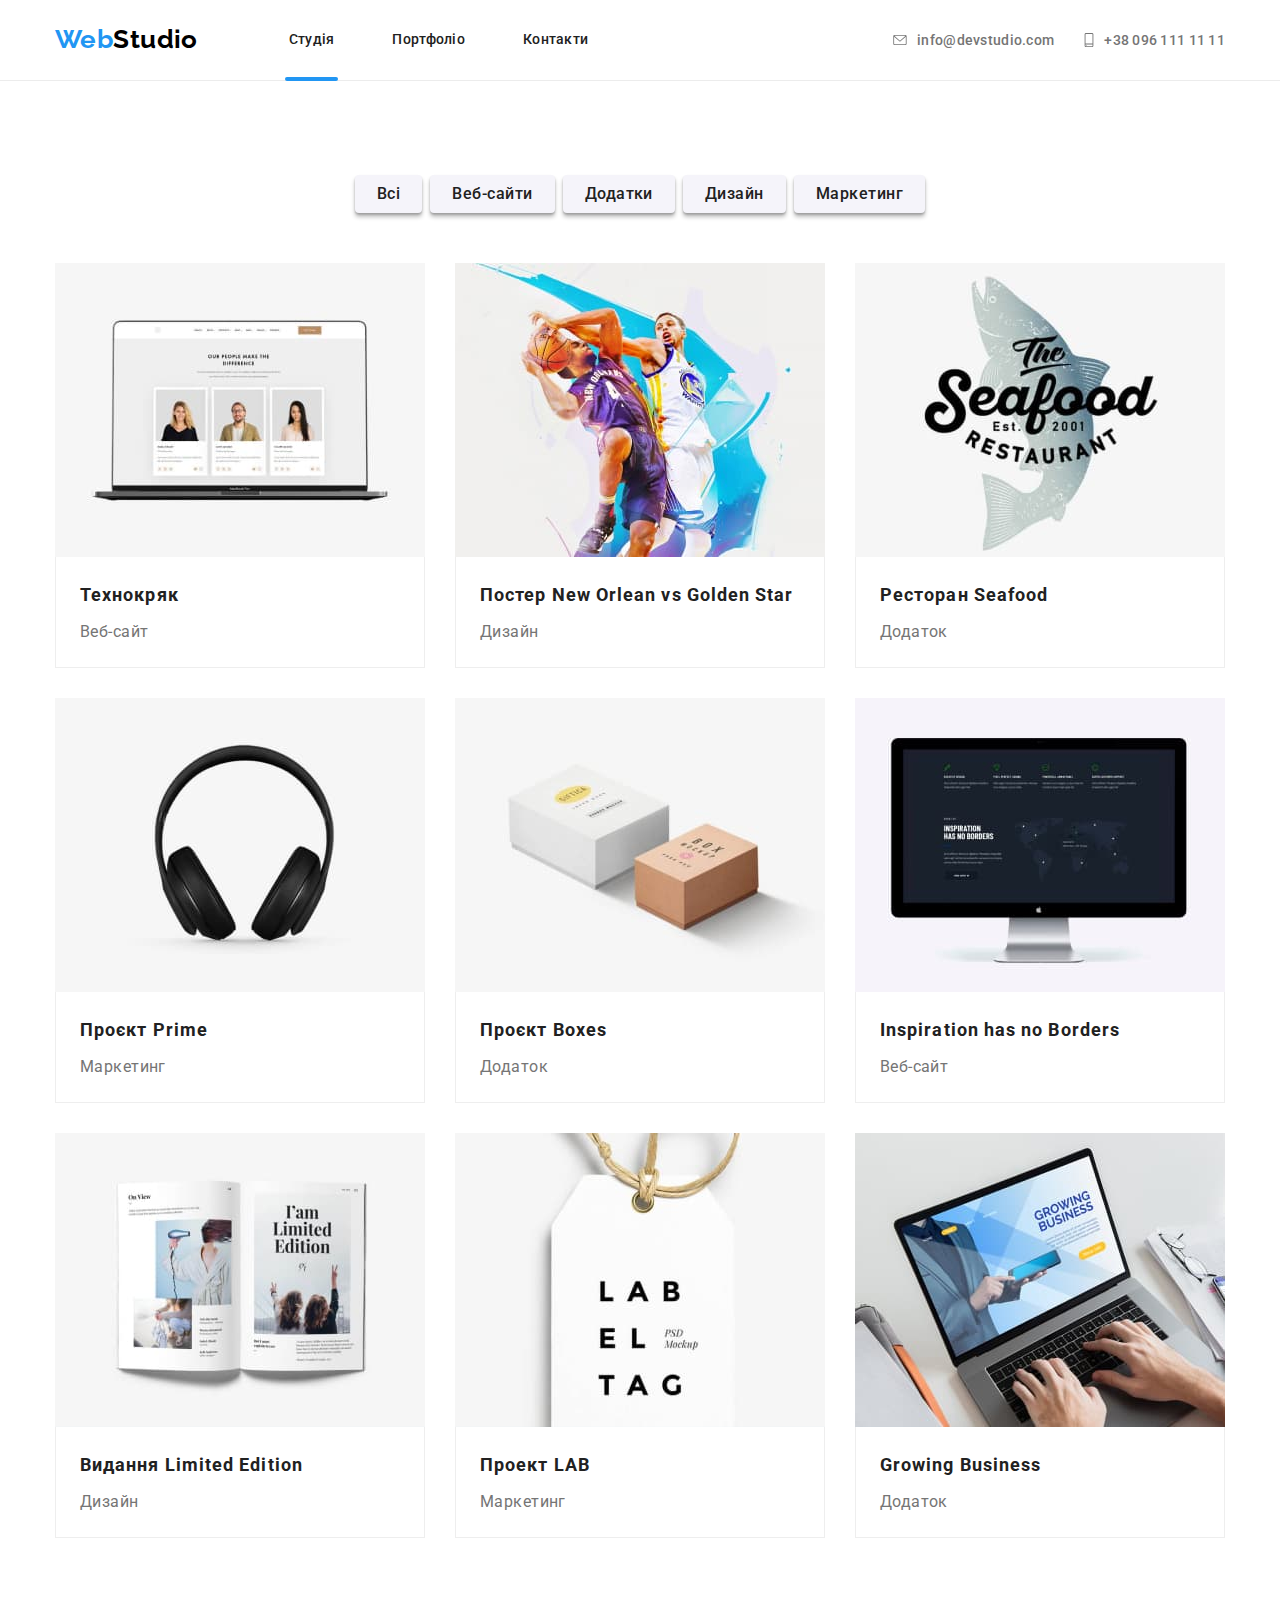
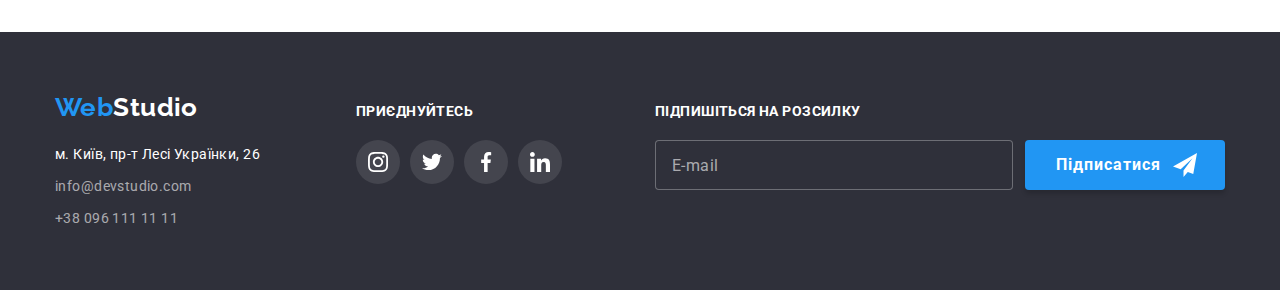
==== commit d7ff2fb6: "підправив хедер портфоліо" ====
--- a/portfolio.html
+++ b/portfolio.html
@@ -40,12 +40,10 @@
           </button>
           <ul class="navigation">
             <li class="navigation__item">
-              <a href="./index.html" class="navigation__link">Студія</a>
+              <a href="./index.html" class="navigation__link navigation__link--current">Студія</a>
             </li>
             <li class="navigation__item">
-              <a href="./portfolio.html" class="navigation__link navigation__link--current"
-                >Портфоліо</a
-              >
+              <a href="./portfolio.html" class="navigation__link">Портфоліо</a>
             </li>
             <li class="navigation__item">
               <a href="#" class="navigation__link">Контакти</a>
@@ -63,12 +61,12 @@
             <nav>
               <ul class="mobile-menu">
                 <li class="mobile-menu__item">
-                  <a href="./index.html" class="mobile-menu__link">Студія</a>
+                  <a href="./index.html" class="mobile-menu__link mobile-menu__link--current"
+                    >Студія</a
+                  >
                 </li>
                 <li class="mobile-menu__item">
-                  <a href="./portfolio.html" class="mobile-menu__link mobile-menu__link--current"
-                    >Портфоліо</a
-                  >
+                  <a href="./portfolio.html" class="mobile-menu__link">Портфоліо</a>
                 </li>
                 <li class="mobile-menu__item"><a href="" class="mobile-menu__link">Контакти</a></li>
               </ul>
@@ -82,41 +80,43 @@
                   >info@devstudio.com</a
                 >
               </li>
-              <li class="menu-contacts__item">
-                <ul class="menu-social">
-                  <li class="menu-social__item>">
-                    <a
-                      href="https://www.instagram.com/"
-                      rel="noopener noreferer nofollow"
-                      class="menu-social__link"
-                      >Instagram</a
-                    >
-                  </li>
-                  <li class="menu-social__item>">
-                    <a
-                      href="https://www.twitter.com/"
-                      rel="noopener noreferer nofollow"
-                      class="menu-social__link"
-                      >Twitter</a
-                    >
-                  </li>
-                  <li class="menu-social__item>">
-                    <a
-                      href="https://www.facebook.com/"
-                      rel="noopener noreferer nofollow"
-                      class="menu-social__link"
-                      >Facebook</a
-                    >
-                  </li>
-                  <li class="menu-social__item>">
-                    <a
-                      href="https://www.linkedin.com/"
-                      rel="noopener noreferer nofollow"
-                      class="menu-social__link"
-                      >LinkedIn</a
-                    >
-                  </li>
-                </ul>
+            </ul>
+            <ul class="menu-social">
+              <li class="menu-social__item">
+                <a
+                  href="https://www.instagram.com/"
+                  target="_blank"
+                  rel="noopener noreferer nofollow"
+                  class="menu-social__link"
+                  >Instagram</a
+                >
+              </li>
+              <li class="menu-social__item">
+                <a
+                  href="https://www.twitter.com/"
+                  target="_blank"
+                  rel="noopener noreferer nofollow"
+                  class="menu-social__link"
+                  >Twitter</a
+                >
+              </li>
+              <li class="menu-social__item">
+                <a
+                  href="https://www.facebook.com/"
+                  target="_blank"
+                  rel="noopener noreferer nofollow"
+                  class="menu-social__link"
+                  >Facebook</a
+                >
+              </li>
+              <li class="menu-social__item">
+                <a
+                  href="https://www.linkedin.com/"
+                  target="_blank"
+                  rel="noopener noreferer nofollow"
+                  class="menu-social__link"
+                  >LinkedIn</a
+                >
               </li>
             </ul>
           </div>
@@ -145,14 +145,18 @@
         <div class="container portf-cont">
           <h1 class="visually-hidden">Портфоліо</h1>
           <ul class="filter">
-            <li><button type="button" class="button button--small">Всі</button></li>
+            <li>
+              <button type="button" class="button button--small">Всі</button>
+            </li>
             <li>
               <button type="button" class="button button--small">Веб-сайти</button>
             </li>
             <li>
               <button type="button" class="button button--small">Додатки</button>
             </li>
-            <li><button type="button" class="button button--small">Дизайн</button></li>
+            <li>
+              <button type="button" class="button button--small">Дизайн</button>
+            </li>
             <li>
               <button type="button" class="button button--small">Маркетинг</button>
             </li>
--- a/css/main.min.css
+++ b/css/main.min.css
@@ -1 +1 @@
-:root{--main-bcg-color: #ffffff;--main-text-color: #757575;--title-color: #212121;--hero-title: #ffffff;--logo-web-color: #2196f3;--studio-header: #000000;--studio-footer: #ffffff;--button-text-color: #ffffff;--adress-text-color: #ffffff;--contacts-text-color: rgba(255, 255, 255, 0.6);--hero-bcg: #2f303a;--features-bcg: #f5f4fa;--progects-title-bgc-color: rgba(47, 48, 58, 0.8);--team-bcg: #f5f4fa;--hover-color: #2196f3;--button-bcg: #2196f3;--button-hover: #188ce8;--border-color: #ececec;--card-border: #eeeeee;--social-network-color: #afb1b8;--icons-color: #afb1b8;--default-transition: cubic-bezier(0.4, 0, 0.2, 1)}.portfolio,.filter,.adress-list,.clients-list,.social-networks,.contacts,.navigation,.menu-social,.menu-contacts,.mobile-menu,.flex{list-style:none;padding:0;margin:0}.portfolio__link,.adress-list__link,.footer__logo,.clients__link,.form-policy__link,.social-network__link,.contacts__link,.navigation__link,.header__logo,.menu-social__link,.menu-contacts__mail,.menu-contacts__tel{text-decoration:none}.footer__logo,.header__logo{font-family:"Raleway",sans-serif;font-weight:700;font-size:24px;line-height:1.1666666667;color:var(--logo-web-color)}@media screen and (min-width: 1200px){.footer__logo,.header__logo{font-size:26px;line-height:1.1923076923}}body{font-family:"Roboto",sans-serif;color:var(--main-text-color);font-size:14px;line-height:1.14;letter-spacing:.03em;background-color:var(--main-bcg-color)}img{display:block;max-width:100%;height:auto;margin:0 auto}.visually-hidden{position:absolute;white-space:nowrap;width:1px;height:1px;overflow:hidden;border:0;padding:0;clip:rect(0 0 0 0);clip-path:inset(50%);margin:-1px}.flex{display:flex;flex-wrap:wrap}.title{margin-top:0;margin-bottom:30px;color:var(--title-color);font-size:28px;line-height:1.1785714286;text-align:center}@media screen and (min-width: 1200px){.title{font-size:36px;line-height:1.1666666667}}.section{padding-top:60px;padding-bottom:60px}@media screen and (min-width: 1200px){.section{padding-top:94px;padding-bottom:94px}}.container{width:100%;margin:0 auto;padding:0 15px}@media screen and (min-width: 480px){.container{width:480px}}@media screen and (min-width: 768px){.container{width:768px}}@media screen and (min-width: 1200px){.container{width:1200px}}.menu-button{display:inline-block;margin:0;padding:0;border:none;background-color:rgba(0,0,0,0);fill:currentColor;transition:color 250ms var(--default-transition)}@media screen and (min-width: 768px){.menu-button{display:none}}.menu-button:hover,.menu-button:focus{color:var(--hover-color)}.menu-container{position:fixed;z-index:2;top:0;left:0;width:100vw;height:100vh;padding:48px 25px;background-color:#fff;transform:translateX(100%);transition:transform 250ms ease-in-out}.menu-container.is-open{transform:translateX(0)}.menu-container .menu-toggle{position:absolute;top:10px;right:15px;color:#212121;fill:currentColor;border:none;background-color:rgba(0,0,0,0);transition:color 250ms var(--default-transition)}.menu-container .menu-toggle:hover,.menu-container .menu-toggle:focus{color:var(--hover-color)}@media screen and (min-width: 768px){.menu-container .menu-toggle{display:none}}.burger-menu{height:100%;display:flex;flex-direction:column}.mobile-menu__item+.mobile-menu__item{margin-top:32px}.mobile-menu__link{display:block;text-decoration:none;font-weight:500;font-size:40px;line-height:1.175;letter-spacing:.02em;color:#212121;transition:color 250ms var(--default-transition)}@media screen and (min-width: 768px){.mobile-menu__link{display:none}}.mobile-menu__link:hover,.mobile-menu__link:focus{color:var(--hover-color)}.mobile-menu__link--current{color:var(--hover-color)}.menu-contacts{margin-top:auto}.menu-contacts__item+.menu-contacts__item{margin-top:32px}.menu-contacts__tel{display:block;font-weight:500;font-size:34px;line-height:1.1764705882;letter-spacing:.02em;color:var(--hover-color)}.menu-contacts__mail{display:block;font-weight:500;font-size:24px;line-height:1.1666666667;letter-spacing:.02em;color:var(--main-text-color)}.menu-social{margin-top:64px;display:flex;flex-wrap:wrap;justify-content:center;gap:20px}.menu-social__link{font-weight:500;font-size:18px;line-height:1.2222222222;letter-spacing:.02em;color:var(--hover-color)}.header{width:100%;background-color:var(--main-bcg-color);border-bottom:1px solid var(--border-color)}.header-container{display:flex;align-items:flex-start}.header__logo{padding-top:16px;padding-bottom:16px}@media screen and (min-width: 768px){.header__logo{padding-top:26px;padding-bottom:26px}}@media screen and (min-width: 1200px){.header__logo{padding-top:24px;padding-bottom:25px}}.header__studio{color:var(--studio-header)}.navigation-wrap{width:100%;display:flex;align-items:center;justify-content:space-between}@media screen and (min-width: 768px){.navigation-wrap{justify-content:flex-start;width:0}}.navigation{display:none}@media screen and (min-width: 768px){.navigation{display:flex;margin-left:87px}}.navigation__item+.navigation__item{margin-left:50px}.navigation__link{display:block;padding-top:32px;padding-bottom:32px;padding-right:4px;padding-left:4px;font-weight:500;letter-spacing:.02em;color:var(--title-color);transition:color 250ms var(--default-transition)}.navigation__link:hover,.navigation__link:focus{color:var(--hover-color)}.navigation__link--current{position:relative}.navigation__link--current::after{position:absolute;content:"";bottom:-1px;left:0;width:100%;height:4px;background:var(--hover-color);border-radius:2px}.contacts{display:none}@media screen and (min-width: 768px){.contacts{display:flex;flex-direction:column;margin-left:auto;padding:21px 0;gap:10px}}@media screen and (min-width: 1200px){.contacts{flex-direction:row;margin-left:auto;padding:0;gap:30px}}.contacts__link{display:flex;align-items:center;font-weight:500;font-size:12px;line-height:1.1666666667;letter-spacing:.02em;color:var(--main-text-color);transition:color 250ms var(--default-transition)}@media screen and (min-width: 1200px){.contacts__link{padding-top:32px;padding-bottom:32px;font-size:14px;line-height:1.1428571429}}.contacts__link:hover,.contacts__link:focus{color:var(--hover-color)}.contacts__icon{margin-right:10px;fill:currentColor}.button,.subscribe__button,.form-button{display:flex;display:inline-block;align-items:center;width:200px;height:50px;margin:0 auto;padding:0;border-radius:4px;border:0px;cursor:pointer;font-family:inherit;font-weight:700;font-size:16px;line-height:1.875;letter-spacing:.06em;background:var(--button-bcg);color:var(--button-text-color);transition:background-color 250ms var(--default-transition)}.button:hover,.subscribe__button:hover,.form-button:hover,.button:focus,.subscribe__button:focus,.form-button:focus{background-color:var(--button-hover)}@media screen and (min-width: 1200px){.button,.subscribe__button,.form-button{width:216px}}.social-networks{display:flex;align-items:center;justify-content:center}.social-networks__item{border-radius:50%}.social-networks__item+.social-networks__item{margin-left:10px}.social-network__link{display:block;width:44px;height:44px;padding:12px;border-radius:50%;color:var(--icons-color);transition:color 250ms var(--default-transition),background-color 250ms var(--default-transition)}.social-network__icon{fill:currentColor}.social-network__link:hover,.social-network__link:focus{color:var(--button-text-color);background-color:var(--hover-color)}.backdrop{position:fixed;top:0;left:0;width:100%;height:100%;z-index:2;background:linear-gradient(rgba(47, 48, 58, 0.4), rgba(47, 48, 58, 0.4));opacity:1;transition:opacity 1000ms var(--default-transition)}.backdrop.is-hidden{opacity:0;pointer-events:none}.backdrop.is-hidden .modal{opacity:0;transform:translate(-50%, -50%) scale(0.6) rotateY(180deg)}.modal{position:absolute;top:50%;left:50%;max-width:450px;width:100%;max-height:609px;height:100%;background-color:var(--main-bcg-color);box-shadow:0px 1px 3px rgba(0,0,0,.12),0px 1px 1px rgba(0,0,0,.14),0px 2px 1px rgba(0,0,0,.2);border-radius:4px;transform:translate(-50%, -50%) scale(1) rotateY(0);transition:opacity 2000ms var(--default-transition),transform 1000ms var(--default-transition)}@media screen and (min-width: 1200px){.modal{max-width:528px;width:100%;max-height:581px;height:100%}}.modal-close{position:absolute;cursor:pointer;top:8px;right:8px;width:30px;height:30px;padding:6px;display:flex;flex-direction:row;align-items:center;justify-content:center;background-color:var(--main-bcg-color);border:1px solid rgba(0,0,0,.1);border-radius:50%;transition:fill 250ms var(--default-transition),border-color 250ms var(--default-transition)}.modal-close:hover,.modal-close:focus{border-color:var(--hover-color);fill:var(--hover-color)}.modal-close__icon{margin-top:1px}.form{max-width:450px;width:100%;height:609px;background-color:#fff;margin-right:auto;margin-left:auto;padding:40px;border-radius:4px}@media screen and (min-width: 1200px){.form{max-width:528px;width:100%;max-height:581px;height:100%}}.form-title{margin:0;margin-bottom:12px;font-weight:700;font-size:20px;line-height:1.5;text-align:center;letter-spacing:.03em;color:#212121}@media screen and (min-width: 1200px){.form-title{line-height:1.15}}.form-field,.form-label{font-size:12px;line-height:1.1666666667;letter-spacing:.01em}.form-field{position:relative;display:flex;flex-direction:column-reverse;justify-content:flex-start;align-items:flex-start}.form-input{width:100%;height:40px;margin:0;padding:12px 42px;font-size:14px;line-height:1.1666666667;outline:none;margin-top:4px;margin-bottom:10px;border:1px solid rgba(33,33,33,.2);border-radius:4px;transition:border-color 250ms var(--default-transition)}.form-textarea:focus,.form-input:focus{border:1px solid var(--hover-color)}.form-input:focus-within{border:1px solid var(--hover-color)}.form-input:focus~.form-icon{fill:var(--hover-color)}.form-icon{position:absolute;top:29px;left:12px;color:var(--title-color);fill:currentColor;transition:fill 250ms var(--default-transition)}.form-textarea{width:100%;height:120px;padding:12px 16px;margin-top:4px;margin-bottom:20px;resize:none;font-size:12px;line-height:1.1666666667;letter-spacing:.01em;outline:none;border:1px solid rgba(33,33,33,.2);border-radius:4px;transition:border-color 250ms var(--default-transition)}.form-textarea::-webkit-input-placeholder{margin:0;font-size:12px;line-height:1.1666666667;letter-spacing:.01em;color:rgba(117,117,117,.5)}.form-checkbox{appearance:none}.form-policy__text{font-size:12px;line-height:1.1666666667;letter-spacing:.03em}@media screen and (min-width: 1200px){.form-policy__text{font-size:14px;line-height:1.7142857143}}.form-policy__icon{display:inline-block;position:relative;top:3px;width:16px;height:15px;margin-right:7px;border-radius:2px;border:2px solid var(--title-color);transition:background-color 250ms var(--default-transition),border-color 250ms var(--default-transition),background-image 250ms var(--default-transition)}.form-checkbox:checked+.form-policy__icon{display:inline-block;width:16px;height:15px;border-color:var(--hover-color);background-color:var(--hover-color);background-image:url("../images/check.svg");background-size:contain;background-origin:border-box}.form-policy__link{font-size:12px;line-height:1.1666666667;letter-spacing:.03em;text-decoration-line:underline;color:#2196f3}@media screen and (min-width: 1200px){.form-policy__link{font-size:14px;line-height:1.7142857143}}.form-button{margin-top:30px;display:block;margin-right:auto;margin-left:auto;width:200px}.hero{text-align:center;background-color:var(--hero-bcg)}.hero__background{padding:118px 0;background-image:linear-gradient(rgba(47, 48, 58, 0.4), rgba(47, 48, 58, 0.4)),url("../images/mob/studio/header-mob.jpg");background-size:cover;background-position:center;background-repeat:no-repeat;flex-grow:1}@media screen and (min-width: 480px){.hero__background{background-image:linear-gradient(rgba(47, 48, 58, 0.4), rgba(47, 48, 58, 0.4)),url("../images/mob/studio/header-mob.jpg")}}@media screen and (min-width: 480px)and (min-device-pixel-ratio: 2),screen and (min-width: 480px)and (min-resolution: 192dpi),screen and (min-width: 480px)and (min-resolution: 2dppx){.hero__background{background-image:linear-gradient(rgba(47, 48, 58, 0.4), rgba(47, 48, 58, 0.4)),url("../images/mob/studio/header-mob@2x.jpg")}}@media screen and (min-width: 768px){.hero__background{background-image:linear-gradient(rgba(47, 48, 58, 0.4), rgba(47, 48, 58, 0.4)),url("../images/tablet/studio/header-tablet.jpg")}}@media screen and (min-width: 768px)and (min-device-pixel-ratio: 2),screen and (min-width: 768px)and (min-resolution: 192dpi),screen and (min-width: 768px)and (min-resolution: 2dppx){.hero__background{background-image:linear-gradient(rgba(47, 48, 58, 0.4), rgba(47, 48, 58, 0.4)),url("../images/tablet/studio/header-tablet@2x.jpg")}}@media screen and (min-width: 1200px){.hero__background{padding:200px 0;background-image:linear-gradient(rgba(47, 48, 58, 0.4), rgba(47, 48, 58, 0.4)),url("../images/desktop/studio/header-desktop.jpg")}}@media screen and (min-width: 1200px)and (min-device-pixel-ratio: 2),screen and (min-width: 1200px)and (min-resolution: 192dpi),screen and (min-width: 1200px)and (min-resolution: 2dppx){.hero__background{background-image:linear-gradient(rgba(47, 48, 58, 0.4), rgba(47, 48, 58, 0.4)),url("../images/desktop/studio/header-desktop@2x.jpg")}}.hero__title{max-width:360px;font-weight:900;font-size:26px;line-height:1.6153846154;letter-spacing:.06em;text-transform:uppercase;margin:0 auto;margin-bottom:30px;color:var(--hero-title)}@media screen and (min-width: 1200px){.hero__title{font-size:44px;line-height:1.3043478261;max-width:696px}}.features-list{gap:30px}.features-list__item{width:100%}@media screen and (min-width: 480px){.features-list__item{width:100%}}@media screen and (min-width: 768px){.features-list__item{width:calc((100% - 30px)/2)}}@media screen and (min-width: 1200px){.features-list__item{width:calc((100% - 90px)/4)}}.features-list__icon{fill:var(--title-color);text-align:center;padding:25px 100px;margin-bottom:30px;background-color:var(--features-bcg);border-radius:4px}.features-list__title{margin-top:0;margin-bottom:10px;color:var(--title-color);font-size:14px;text-transform:uppercase;text-align:center}@media screen and (min-width: 768px){.features-list__title{text-align:left}}@media screen and (min-width: 1200px){.features-list__title{text-align:left}}.features-list__text{margin-top:0;margin-bottom:0;line-height:1.7}.projects{padding-top:0;display:none}@media screen and (min-width: 1200px){.projects{display:block}}.projects__overlay{position:relative;z-index:1}.projects__specialty{position:absolute;left:0;bottom:0;width:100%;font-size:14px;line-height:1.1428571429;margin:0;padding:27px 0;text-align:center;letter-spacing:.03em;text-transform:uppercase;color:var(--hero-title);background-color:var(--progects-title-bgc-color)}.projects__item{width:calc((100% - 60px)/3)}.projects__item+.projects__item{margin-left:30px}.team{background-color:var(--team-bcg)}.team-list{gap:30px;justify-content:center}.team-list__item{text-align:center;background-color:var(--main-bcg-color);box-shadow:0px 1px 3px rgba(0,0,0,.12),0px 1px 1px rgba(0,0,0,.14),0px 2px 1px rgba(0,0,0,.2);border-radius:0px 0px 4px 4px;width:100%}@media screen and (min-width: 480px){.team-list__item{width:100%}}@media screen and (min-width: 768px){.team-list__item{width:calc((100% - 60px)/2)}}@media screen and (min-width: 1200px){.team-list__item{width:calc((100% - 90px)/4)}}.team-member{padding:30px 10px}.team-member__name{margin-top:0;margin-bottom:10px;color:var(--title-color);font-weight:500;font-size:16px;line-height:1.2}.team-member__career{font-size:16px;line-height:1.2;margin-top:0;margin-bottom:16px}.clients-list{display:flex;justify-content:center;gap:30px}.clients__item{width:70%;text-align:center}@media screen and (min-width: 480px){.clients__item{width:calc((100% - 60px)/2)}}@media screen and (min-width: 768px){.clients__item{width:calc((100% - 90px)/3)}}@media screen and (min-width: 1200px){.clients__item{width:calc((100% - 150px)/6)}}.clients__link{display:block;width:100%;height:92px;border:1px solid var(--icons-color);border-radius:4px;padding:16px 0;color:var(--icons-color);transition:color 250ms var(--default-transition),border-color 250ms var(--default-transition),border-color 250ms var(--default-transition),border-color 250ms var(--default-transition)}@media screen and (min-width: 480px){.clients__link{padding:16px 52px}}@media screen and (min-width: 768px){.clients__link{padding:16px 60px}}@media screen and (min-width: 1200px){.clients__link{padding:16px 32px}}.clients__link:hover,.clients__link:focus{color:var(--hover-color);border-color:var(--hover-color)}.clients__icon{fill:currentColor}.footer{background-color:var(--hero-bcg);padding-top:60px;padding-bottom:60px}.footer-flex{display:flex;justify-content:center;gap:60px}@media screen and (min-width: 1200px){.footer-flex{gap:0}}.footer .footer-adress{text-align:center}@media screen and (min-width: 1200px){.footer .footer-adress{text-align:left}}.footer__logo{display:inline-block;margin-bottom:20px}.footer__studio{color:var(--studio-footer)}.adress-list{text-align:center;width:231px}@media screen and (min-width: 1200px){.adress-list{text-align:left;margin-right:70px}}.adress-list__item+.adress-list__item{margin-top:8px}.adress-list__link{display:inline-block;font-style:normal;line-height:1.7;color:var(--contacts-text-color);transition:color 250ms var(--default-transition)}.adress-list__link:hover,.adress-list__link:focus{color:var(--hover-color)}.adress-list__adress{color:var(--adress-text-color)}.social-network__link--footer{background-color:rgba(255,255,255,.1);color:var(--button-text-color);fill:var(--button-text-color)}.join{text-align:center;font-weight:700;font-size:14px;line-height:1.14;letter-spacing:.03em;text-transform:uppercase;color:var(--hero-title);margin-top:0;margin-bottom:20px}@media screen and (min-width: 1200px){.join{margin-top:12px;text-align:left}}.subscribe{flex-grow:2}@media screen and (min-width: 1200px){.subscribe{margin-left:93px}}@media screen and (min-width: 1200px){.subscribe .subsctibe__wrap{display:flex;flex-wrap:wrap;justify-content:center}}.subscribe__label{display:flex;flex-wrap:wrap;flex-direction:column;text-align:center;width:100%}@media screen and (min-width: 1200px){.subscribe__label{width:358px;margin-bottom:0}}.subscribe__title{font-weight:700;font-size:14px;line-height:1.14;letter-spacing:.03em;text-transform:uppercase;color:var(--hero-title);text-align:center;margin-bottom:20px}@media screen and (min-width: 1200px){.subscribe__title{text-align:left;margin-top:12px}}.subscribe__input{height:50px;max-width:450px;width:100%;margin:0;margin-bottom:20px;padding-top:15px;padding-bottom:15px;padding-left:16px;font-size:16px;line-height:1.25;letter-spacing:.03em;color:rgba(255,255,255,.6);outline:none;background-color:var(--hero-bcg);border:1px solid rgba(255,255,255,.3);border-radius:4px;align-self:center}@media screen and (min-width: 480px){.subscribe__input{width:450px}}@media screen and (min-width: 1200px){.subscribe__input{width:358px;margin-bottom:0}}.subscribe__input::-webkit-input-placeholder{font-size:16px;line-height:1.25;letter-spacing:.03em;color:rgba(255,255,255,.6)}.subscribe__button{display:block;text-align:left;padding-left:31px;position:relative;width:200px;align-self:flex-end;margin-bottom:20px;box-shadow:0px 4px 4px rgba(0,0,0,.15)}@media screen and (min-width: 1200px){.subscribe__button{margin-left:12px;margin-bottom:0}}.subscribe__button::after{position:absolute;content:"";right:28px;bottom:13px;width:24px;height:24px;margin-left:10px;background-image:url("../images/send.svg")}.filter{display:flex;flex-wrap:wrap;margin-bottom:50px;gap:8px}@media screen and (min-width: 768px){.filter{justify-content:center}}.button--small{width:100%;height:100%;padding:6px 22px;font-weight:500;font-size:16px;line-height:1.62;letter-spacing:.03em;color:var(--title-color);background-color:var(--team-bcg);box-shadow:0px 4px 4px rgba(0,0,0,.25),0px 1px 2px rgba(0,0,0,.08),0px 2px 2px rgba(0,0,0,.12);transition:color 250ms var(--default-transition),background-color 250ms var(--default-transition)}.button--small:hover,.button--small:focus{background-color:var(--hover-color);color:var(--button-text-color)}.portfolio{display:flex;flex-wrap:wrap;gap:30px}.portfolio__item{transition:box-shadow 250ms var(--default-transition);border-radius:4px}@media screen and (min-width: 480px){.portfolio__item{width:calc(100% - 30px)}}@media screen and (min-width: 768px){.portfolio__item{width:calc((100% - 60px)/2)}}@media screen and (min-width: 1200px){.portfolio__item{width:calc((100% - 60px)/3)}}.portfolio .porfolio__text{position:absolute;left:0;top:0;width:100%;height:100%;margin:0;padding:63px 24px;font-size:18px;line-height:1.5555555556;letter-spacing:.03em;transform:translateY(100%);color:var(--button-text-color);background-color:var(--hover-color);transition:transform 250ms var(--default-transition)}.portfolio-overlay{position:relative;overflow:hidden}.portfolio__link{display:flex;flex-direction:column;height:100%}.portfolio__item:hover{box-shadow:0px 1px 1px rgba(0,0,0,.12),0px 4px 4px rgba(0,0,0,.06),1px 4px 6px rgba(0,0,0,.16)}.portfolio__link:hover .porfolio__text,.portfolio__link:focus .porfolio__text{transform:translateY(0)}.card{padding:20px 24px;border:1px solid var(--card-border);border-top:none;flex-grow:1}.card__title{color:var(--title-color);font-size:18px;line-height:2;letter-spacing:.06em;margin-top:0;margin-bottom:4px}.card__category{font-size:16px;line-height:1.88;color:var(--main-text-color);margin-top:0;margin-bottom:0}/*# sourceMappingURL=main.min.css.map */+:root{--main-bcg-color: #ffffff;--main-text-color: #757575;--title-color: #212121;--hero-title: #ffffff;--logo-web-color: #2196f3;--studio-header: #000000;--studio-footer: #ffffff;--button-text-color: #ffffff;--adress-text-color: #ffffff;--contacts-text-color: rgba(255, 255, 255, 0.6);--hero-bcg: #2f303a;--features-bcg: #f5f4fa;--progects-title-bgc-color: rgba(47, 48, 58, 0.8);--team-bcg: #f5f4fa;--hover-color: #2196f3;--button-bcg: #2196f3;--button-hover: #188ce8;--border-color: #ececec;--card-border: #eeeeee;--social-network-color: #afb1b8;--icons-color: #afb1b8;--default-transition: cubic-bezier(0.4, 0, 0.2, 1)}.portfolio,.filter,.adress-list,.clients-list,.social-networks,.contacts,.navigation,.menu-social,.menu-contacts,.mobile-menu,.flex{list-style:none;padding:0;margin:0}.portfolio__link,.adress-list__link,.footer__logo,.clients__link,.form-policy__link,.social-network__link,.contacts__link,.navigation__link,.header__logo,.menu-social__link,.menu-contacts__mail,.menu-contacts__tel{text-decoration:none}.footer__logo,.header__logo{font-family:"Raleway",sans-serif;font-weight:700;font-size:24px;line-height:1.1666666667;color:var(--logo-web-color)}@media screen and (min-width: 1200px){.footer__logo,.header__logo{font-size:26px;line-height:1.1923076923}}body{font-family:"Roboto",sans-serif;color:var(--main-text-color);font-size:14px;line-height:1.14;letter-spacing:.03em;background-color:var(--main-bcg-color)}img{display:block;max-width:100%;height:auto;margin:0 auto}.visually-hidden{position:absolute;white-space:nowrap;width:1px;height:1px;overflow:hidden;border:0;padding:0;clip:rect(0 0 0 0);clip-path:inset(50%);margin:-1px}.flex{display:flex;flex-wrap:wrap}.title{margin-top:0;margin-bottom:30px;color:var(--title-color);font-size:28px;line-height:1.1785714286;text-align:center}@media screen and (min-width: 1200px){.title{font-size:36px;line-height:1.1666666667}}.section{padding-top:60px;padding-bottom:60px}@media screen and (min-width: 1200px){.section{padding-top:94px;padding-bottom:94px}}.container{width:100%;margin:0 auto;padding:0 15px}@media screen and (min-width: 480px){.container{width:480px}}@media screen and (min-width: 768px){.container{width:768px}}@media screen and (min-width: 1200px){.container{width:1200px}}.menu-button{display:inline-block;margin:0;padding:0;border:none;background-color:rgba(0,0,0,0);fill:currentColor;transition:color 250ms var(--default-transition)}@media screen and (min-width: 768px){.menu-button{display:none}}.menu-button:hover,.menu-button:focus{color:var(--hover-color)}.menu-container{position:fixed;z-index:2;top:0;left:0;width:100vw;height:100vh;padding:48px 25px;background-color:#fff;transform:translateX(100%);transition:transform 250ms ease-in-out}.menu-container.is-open{transform:translateX(0)}.menu-container .menu-toggle{position:absolute;top:10px;right:15px;color:#212121;fill:currentColor;border:none;background-color:rgba(0,0,0,0);transition:color 250ms var(--default-transition)}.menu-container .menu-toggle:hover,.menu-container .menu-toggle:focus{color:var(--hover-color)}@media screen and (min-width: 768px){.menu-container .menu-toggle{display:none}}.burger-menu{height:100%;display:flex;flex-direction:column}.mobile-menu__item+.mobile-menu__item{margin-top:32px}.mobile-menu__link{display:block;text-decoration:none;font-weight:500;font-size:40px;line-height:1.175;letter-spacing:.02em;color:#212121;transition:color 250ms var(--default-transition)}@media screen and (min-width: 768px){.mobile-menu__link{display:none}}.mobile-menu__link:hover,.mobile-menu__link:focus{color:var(--hover-color)}.mobile-menu__link--current{color:var(--hover-color)}.menu-contacts{margin-top:auto}.menu-contacts__item+.menu-contacts__item{margin-top:32px}.menu-contacts__tel{display:block;font-weight:500;font-size:34px;line-height:1.1764705882;letter-spacing:.02em;color:var(--hover-color)}.menu-contacts__mail{display:block;font-weight:500;font-size:24px;line-height:1.1666666667;letter-spacing:.02em;color:var(--main-text-color)}.menu-social{margin-top:64px;display:flex;flex-wrap:wrap}.menu-social__item{padding:0 10px;border-right:1px solid rgba(33,33,33,.2)}.menu-social__item:first-child{padding-left:0}.menu-social__item:last-child{padding-right:0;border-right:none}.menu-social__link{font-weight:500;font-size:18px;line-height:1.2222222222;letter-spacing:.02em;color:var(--hover-color)}.header{width:100%;background-color:var(--main-bcg-color);border-bottom:1px solid var(--border-color)}.header-container{display:flex;align-items:flex-start}.header__logo{padding-top:16px;padding-bottom:16px}@media screen and (min-width: 768px){.header__logo{padding-top:26px;padding-bottom:26px}}@media screen and (min-width: 1200px){.header__logo{padding-top:24px;padding-bottom:25px}}.header__studio{color:var(--studio-header)}.navigation-wrap{width:100%;display:flex;align-items:center;justify-content:space-between}@media screen and (min-width: 768px){.navigation-wrap{justify-content:flex-start;width:0}}.navigation{display:none}@media screen and (min-width: 768px){.navigation{display:flex;margin-left:87px}}.navigation__item+.navigation__item{margin-left:50px}.navigation__link{display:block;padding-top:32px;padding-bottom:32px;padding-right:4px;padding-left:4px;font-weight:500;letter-spacing:.02em;color:var(--title-color);transition:color 250ms var(--default-transition)}.navigation__link:hover,.navigation__link:focus{color:var(--hover-color)}.navigation__link--current{position:relative}.navigation__link--current::after{position:absolute;content:"";bottom:-1px;left:0;width:100%;height:4px;background:var(--hover-color);border-radius:2px}.contacts{display:none}@media screen and (min-width: 768px){.contacts{display:flex;flex-direction:column;margin-left:auto;padding:21px 0;gap:10px}}@media screen and (min-width: 1200px){.contacts{flex-direction:row;margin-left:auto;padding:0;gap:30px}}.contacts__link{display:flex;align-items:center;font-weight:500;font-size:12px;line-height:1.1666666667;letter-spacing:.02em;color:var(--main-text-color);transition:color 250ms var(--default-transition)}@media screen and (min-width: 1200px){.contacts__link{padding-top:32px;padding-bottom:32px;font-size:14px;line-height:1.1428571429}}.contacts__link:hover,.contacts__link:focus{color:var(--hover-color)}.contacts__icon{margin-right:10px;fill:currentColor}.button,.subscribe__button,.form-button{display:flex;display:inline-block;align-items:center;width:200px;height:50px;margin:0 auto;padding:0;border-radius:4px;border:0px;cursor:pointer;font-family:inherit;font-weight:700;font-size:16px;line-height:1.875;letter-spacing:.06em;background:var(--button-bcg);color:var(--button-text-color);transition:background-color 250ms var(--default-transition)}.button:hover,.subscribe__button:hover,.form-button:hover,.button:focus,.subscribe__button:focus,.form-button:focus{background-color:var(--button-hover)}@media screen and (min-width: 1200px){.button,.subscribe__button,.form-button{width:216px}}.social-networks{display:flex;align-items:center;justify-content:center}.social-networks__item{border-radius:50%}.social-networks__item+.social-networks__item{margin-left:10px}.social-network__link{display:block;width:44px;height:44px;padding:12px;border-radius:50%;color:var(--icons-color);transition:color 250ms var(--default-transition),background-color 250ms var(--default-transition)}.social-network__icon{fill:currentColor}.social-network__link:hover,.social-network__link:focus{color:var(--button-text-color);background-color:var(--hover-color)}.backdrop{position:fixed;top:0;left:0;width:100%;height:100%;z-index:2;background:linear-gradient(rgba(47, 48, 58, 0.4), rgba(47, 48, 58, 0.4));opacity:1;transition:opacity 1000ms var(--default-transition)}.backdrop.is-hidden{opacity:0;pointer-events:none}.backdrop.is-hidden .modal{opacity:0;transform:translate(-50%, -50%) scale(0.6) rotateY(180deg)}.modal{position:absolute;top:50%;left:50%;max-width:450px;width:100%;max-height:609px;height:100%;background-color:var(--main-bcg-color);box-shadow:0px 1px 3px rgba(0,0,0,.12),0px 1px 1px rgba(0,0,0,.14),0px 2px 1px rgba(0,0,0,.2);border-radius:4px;transform:translate(-50%, -50%) scale(1) rotateY(0);transition:opacity 2000ms var(--default-transition),transform 1000ms var(--default-transition)}@media screen and (min-width: 1200px){.modal{max-width:528px;width:100%;max-height:581px;height:100%}}.modal-close{position:absolute;cursor:pointer;top:8px;right:8px;width:30px;height:30px;padding:6px;display:flex;flex-direction:row;align-items:center;justify-content:center;background-color:var(--main-bcg-color);border:1px solid rgba(0,0,0,.1);border-radius:50%;transition:fill 250ms var(--default-transition),border-color 250ms var(--default-transition)}.modal-close:hover,.modal-close:focus{border-color:var(--hover-color);fill:var(--hover-color)}.modal-close__icon{margin-top:1px}.form{max-width:450px;width:100%;height:609px;background-color:#fff;margin-right:auto;margin-left:auto;padding:40px;border-radius:4px}@media screen and (min-width: 1200px){.form{max-width:528px;width:100%;max-height:581px;height:100%}}.form-title{margin:0;margin-bottom:12px;font-weight:700;font-size:20px;line-height:1.5;text-align:center;letter-spacing:.03em;color:#212121}@media screen and (min-width: 1200px){.form-title{line-height:1.15}}.form-field,.form-label{font-size:12px;line-height:1.1666666667;letter-spacing:.01em}.form-field{position:relative;display:flex;flex-direction:column-reverse;justify-content:flex-start;align-items:flex-start}.form-input{width:100%;height:40px;margin:0;padding:12px 42px;font-size:14px;line-height:1.1666666667;outline:none;margin-top:4px;margin-bottom:10px;border:1px solid rgba(33,33,33,.2);border-radius:4px;transition:border-color 250ms var(--default-transition)}.form-textarea:focus,.form-input:focus{border:1px solid var(--hover-color)}.form-input:focus-within{border:1px solid var(--hover-color)}.form-input:focus~.form-icon{fill:var(--hover-color)}.form-icon{position:absolute;top:29px;left:12px;color:var(--title-color);fill:currentColor;transition:fill 250ms var(--default-transition)}.form-textarea{width:100%;height:120px;padding:12px 16px;margin-top:4px;margin-bottom:20px;resize:none;font-size:12px;line-height:1.1666666667;letter-spacing:.01em;outline:none;border:1px solid rgba(33,33,33,.2);border-radius:4px;transition:border-color 250ms var(--default-transition)}.form-textarea::-webkit-input-placeholder{margin:0;font-size:12px;line-height:1.1666666667;letter-spacing:.01em;color:rgba(117,117,117,.5)}.form-checkbox{appearance:none}.form-policy__text{font-size:12px;line-height:1.1666666667;letter-spacing:.03em}@media screen and (min-width: 1200px){.form-policy__text{font-size:14px;line-height:1.7142857143}}.form-policy__icon{display:inline-block;position:relative;top:3px;width:16px;height:15px;margin-right:7px;border-radius:2px;border:2px solid var(--title-color);transition:background-color 250ms var(--default-transition),border-color 250ms var(--default-transition),background-image 250ms var(--default-transition)}.form-checkbox:checked+.form-policy__icon{display:inline-block;width:16px;height:15px;border-color:var(--hover-color);background-color:var(--hover-color);background-image:url("../images/check.svg");background-size:contain;background-origin:border-box}.form-policy__link{font-size:12px;line-height:1.1666666667;letter-spacing:.03em;text-decoration-line:underline;color:#2196f3}@media screen and (min-width: 1200px){.form-policy__link{font-size:14px;line-height:1.7142857143}}.form-button{margin-top:30px;display:block;margin-right:auto;margin-left:auto;width:200px}.hero{text-align:center;background-color:var(--hero-bcg)}.hero__background{padding:118px 15px;background-image:linear-gradient(rgba(47, 48, 58, 0.4), rgba(47, 48, 58, 0.4)),url("../images/mob/studio/header-mob.jpg");background-size:cover;background-position:center;background-repeat:no-repeat;flex-grow:1}@media screen and (min-width: 480px){.hero__background{background-image:linear-gradient(rgba(47, 48, 58, 0.4), rgba(47, 48, 58, 0.4)),url("../images/mob/studio/header-mob.jpg")}}@media screen and (min-width: 480px)and (min-device-pixel-ratio: 2),screen and (min-width: 480px)and (min-resolution: 192dpi),screen and (min-width: 480px)and (min-resolution: 2dppx){.hero__background{background-image:linear-gradient(rgba(47, 48, 58, 0.4), rgba(47, 48, 58, 0.4)),url("../images/mob/studio/header-mob@2x.jpg")}}@media screen and (min-width: 768px){.hero__background{background-image:linear-gradient(rgba(47, 48, 58, 0.4), rgba(47, 48, 58, 0.4)),url("../images/tablet/studio/header-tablet.jpg")}}@media screen and (min-width: 768px)and (min-device-pixel-ratio: 2),screen and (min-width: 768px)and (min-resolution: 192dpi),screen and (min-width: 768px)and (min-resolution: 2dppx){.hero__background{background-image:linear-gradient(rgba(47, 48, 58, 0.4), rgba(47, 48, 58, 0.4)),url("../images/tablet/studio/header-tablet@2x.jpg")}}@media screen and (min-width: 1200px){.hero__background{padding:200px 0;background-image:linear-gradient(rgba(47, 48, 58, 0.4), rgba(47, 48, 58, 0.4)),url("../images/desktop/studio/header-desktop.jpg")}}@media screen and (min-width: 1200px)and (min-device-pixel-ratio: 2),screen and (min-width: 1200px)and (min-resolution: 192dpi),screen and (min-width: 1200px)and (min-resolution: 2dppx){.hero__background{background-image:linear-gradient(rgba(47, 48, 58, 0.4), rgba(47, 48, 58, 0.4)),url("../images/desktop/studio/header-desktop@2x.jpg")}}.hero__title{max-width:360px;font-weight:900;font-size:26px;line-height:1.6153846154;letter-spacing:.06em;text-transform:uppercase;margin:0 auto;margin-bottom:30px;color:var(--hero-title)}@media screen and (min-width: 1200px){.hero__title{font-size:44px;line-height:1.3043478261;max-width:696px}}.features-list{gap:30px}.features-list__item{width:100%}@media screen and (min-width: 480px){.features-list__item{width:100%}}@media screen and (min-width: 768px){.features-list__item{width:calc((100% - 30px)/2)}}@media screen and (min-width: 1200px){.features-list__item{width:calc((100% - 90px)/4)}}.features-list__icon{fill:var(--title-color);text-align:center;padding:25px 100px;margin-bottom:30px;background-color:var(--features-bcg);border-radius:4px}.features-list__title{margin-top:0;margin-bottom:10px;color:var(--title-color);font-size:14px;text-transform:uppercase;text-align:center}@media screen and (min-width: 768px){.features-list__title{text-align:left}}@media screen and (min-width: 1200px){.features-list__title{text-align:left}}.features-list__text{margin-top:0;margin-bottom:0;line-height:1.7}.projects{padding-top:0;display:none}@media screen and (min-width: 1200px){.projects{display:block}}.projects__overlay{position:relative;z-index:1}.projects__specialty{position:absolute;left:0;bottom:0;width:100%;font-size:14px;line-height:1.1428571429;margin:0;padding:27px 0;text-align:center;letter-spacing:.03em;text-transform:uppercase;color:var(--hero-title);background-color:var(--progects-title-bgc-color)}.projects__item{width:calc((100% - 60px)/3)}.projects__item+.projects__item{margin-left:30px}.team{background-color:var(--team-bcg)}.team-list{gap:30px;justify-content:center}.team-list__item{text-align:center;background-color:var(--main-bcg-color);box-shadow:0px 1px 3px rgba(0,0,0,.12),0px 1px 1px rgba(0,0,0,.14),0px 2px 1px rgba(0,0,0,.2);border-radius:0px 0px 4px 4px;width:100%}@media screen and (min-width: 480px){.team-list__item{width:100%}}@media screen and (min-width: 768px){.team-list__item{width:calc((100% - 60px)/2)}}@media screen and (min-width: 1200px){.team-list__item{width:calc((100% - 90px)/4)}}.team-member{padding:30px 10px}.team-member__name{margin-top:0;margin-bottom:10px;color:var(--title-color);font-weight:500;font-size:16px;line-height:1.2}.team-member__career{font-size:16px;line-height:1.2;margin-top:0;margin-bottom:16px}.clients-list{display:flex;justify-content:center;gap:30px}.clients__item{width:70%;text-align:center}@media screen and (min-width: 480px){.clients__item{width:calc((100% - 60px)/2)}}@media screen and (min-width: 768px){.clients__item{width:calc((100% - 90px)/3)}}@media screen and (min-width: 1200px){.clients__item{width:calc((100% - 150px)/6)}}.clients__link{display:block;width:100%;height:92px;border:1px solid var(--icons-color);border-radius:4px;padding:16px 0;color:var(--icons-color);transition:color 250ms var(--default-transition),border-color 250ms var(--default-transition),border-color 250ms var(--default-transition),border-color 250ms var(--default-transition)}@media screen and (min-width: 480px){.clients__link{padding:16px 52px}}@media screen and (min-width: 768px){.clients__link{padding:16px 60px}}@media screen and (min-width: 1200px){.clients__link{padding:16px 32px}}.clients__link:hover,.clients__link:focus{color:var(--hover-color);border-color:var(--hover-color)}.clients__icon{fill:currentColor}.footer{background-color:var(--hero-bcg);padding-top:60px;padding-bottom:60px}.footer-flex{display:flex;justify-content:center;gap:60px}@media screen and (min-width: 1200px){.footer-flex{gap:0}}.footer .footer-adress{text-align:center}@media screen and (min-width: 1200px){.footer .footer-adress{text-align:left}}.footer__logo{display:inline-block;margin-bottom:20px}.footer__studio{color:var(--studio-footer)}.adress-list{text-align:center;width:231px}@media screen and (min-width: 1200px){.adress-list{text-align:left;margin-right:70px}}.adress-list__item+.adress-list__item{margin-top:8px}.adress-list__link{display:inline-block;font-style:normal;line-height:1.7;color:var(--contacts-text-color);transition:color 250ms var(--default-transition)}.adress-list__link:hover,.adress-list__link:focus{color:var(--hover-color)}.adress-list__adress{color:var(--adress-text-color)}.social-network__link--footer{background-color:rgba(255,255,255,.1);color:var(--button-text-color);fill:var(--button-text-color)}.join{text-align:center;font-weight:700;font-size:14px;line-height:1.14;letter-spacing:.03em;text-transform:uppercase;color:var(--hero-title);margin-top:0;margin-bottom:20px}@media screen and (min-width: 1200px){.join{margin-top:12px;text-align:left}}.subscribe{flex-grow:2}@media screen and (min-width: 1200px){.subscribe{margin-left:93px}}@media screen and (min-width: 1200px){.subscribe .subsctibe__wrap{display:flex;flex-wrap:wrap;justify-content:center}}.subscribe__label{display:flex;flex-wrap:wrap;flex-direction:column;text-align:center;width:100%}@media screen and (min-width: 1200px){.subscribe__label{width:358px;margin-bottom:0}}.subscribe__title{font-weight:700;font-size:14px;line-height:1.14;letter-spacing:.03em;text-transform:uppercase;color:var(--hero-title);text-align:center;margin-bottom:20px}@media screen and (min-width: 1200px){.subscribe__title{text-align:left;margin-top:12px}}.subscribe__input{height:50px;max-width:450px;width:100%;margin:0;margin-bottom:20px;padding-top:15px;padding-bottom:15px;padding-left:16px;font-size:16px;line-height:1.25;letter-spacing:.03em;color:rgba(255,255,255,.6);outline:none;background-color:var(--hero-bcg);border:1px solid rgba(255,255,255,.3);border-radius:4px;align-self:center}@media screen and (min-width: 480px){.subscribe__input{width:450px}}@media screen and (min-width: 1200px){.subscribe__input{width:358px;margin-bottom:0}}.subscribe__input::-webkit-input-placeholder{font-size:16px;line-height:1.25;letter-spacing:.03em;color:rgba(255,255,255,.6)}.subscribe__button{display:block;text-align:left;padding-left:31px;position:relative;width:200px;align-self:flex-end;margin-bottom:20px;box-shadow:0px 4px 4px rgba(0,0,0,.15)}@media screen and (min-width: 1200px){.subscribe__button{margin-left:12px;margin-bottom:0}}.subscribe__button::after{position:absolute;content:"";right:28px;bottom:13px;width:24px;height:24px;margin-left:10px;background-image:url("../images/send.svg")}.filter{display:flex;flex-wrap:wrap;margin-bottom:50px;column-gap:8px;row-gap:15px}@media screen and (min-width: 768px){.filter{justify-content:center}}.button--small{width:100%;height:100%;padding:6px 22px;font-weight:500;font-size:16px;line-height:1.62;letter-spacing:.03em;color:var(--title-color);background-color:var(--team-bcg);box-shadow:0px 4px 4px rgba(0,0,0,.25),0px 1px 2px rgba(0,0,0,.08),0px 2px 2px rgba(0,0,0,.12);transition:color 250ms var(--default-transition),background-color 250ms var(--default-transition)}.button--small:hover,.button--small:focus{background-color:var(--hover-color);color:var(--button-text-color)}.portfolio{display:flex;flex-wrap:wrap;gap:30px}.portfolio__item{transition:box-shadow 250ms var(--default-transition);border-radius:4px}@media screen and (min-width: 480px){.portfolio__item{width:calc(100% - 30px)}}@media screen and (min-width: 768px){.portfolio__item{width:calc((100% - 60px)/2)}}@media screen and (min-width: 1200px){.portfolio__item{width:calc((100% - 60px)/3)}}.portfolio .porfolio__text{position:absolute;left:0;top:0;width:100%;height:100%;margin:0;padding:63px 24px;font-size:18px;line-height:1.5555555556;letter-spacing:.03em;transform:translateY(100%);color:var(--button-text-color);background-color:var(--hover-color);transition:transform 250ms var(--default-transition)}.portfolio-overlay{position:relative;overflow:hidden}.portfolio__link{display:flex;flex-direction:column;height:100%}.portfolio__item:hover{box-shadow:0px 1px 1px rgba(0,0,0,.12),0px 4px 4px rgba(0,0,0,.06),1px 4px 6px rgba(0,0,0,.16)}.portfolio__link:hover .porfolio__text,.portfolio__link:focus .porfolio__text{transform:translateY(0)}.card{padding:20px 24px;border:1px solid var(--card-border);border-top:none;flex-grow:1}.card__title{color:var(--title-color);font-size:18px;line-height:2;letter-spacing:.06em;margin-top:0;margin-bottom:4px}.card__category{font-size:16px;line-height:1.88;color:var(--main-text-color);margin-top:0;margin-bottom:0}/*# sourceMappingURL=main.min.css.map */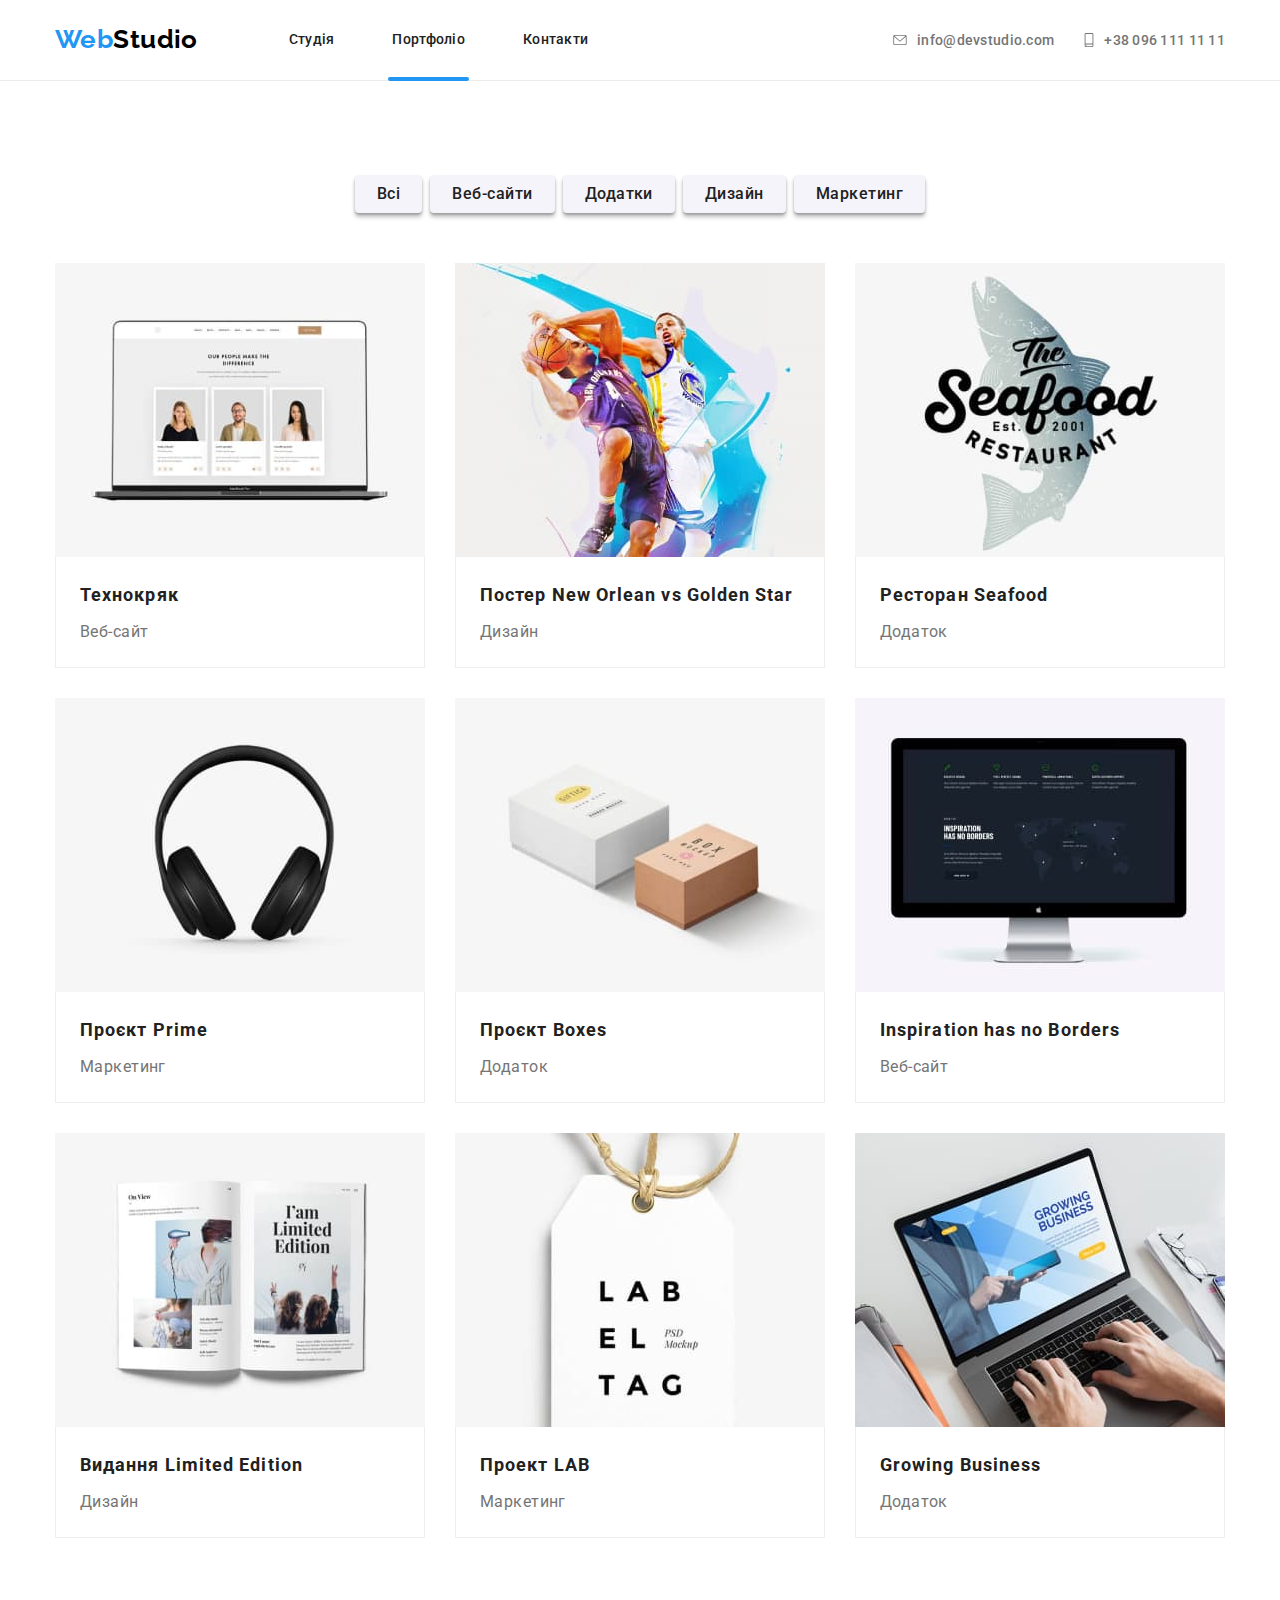
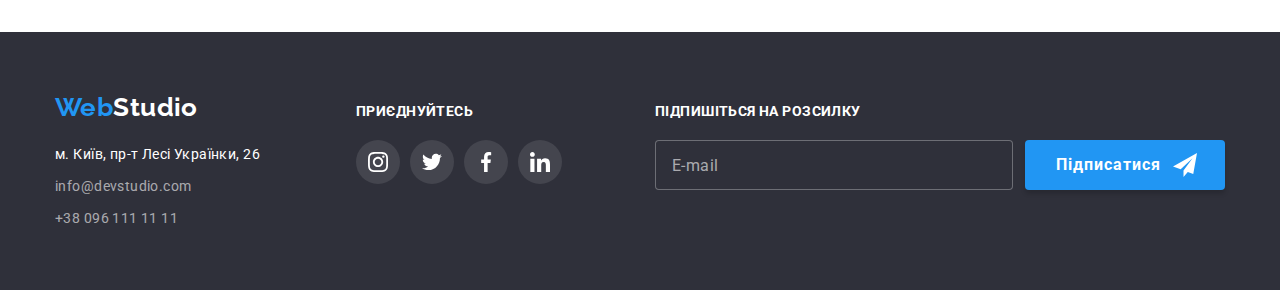
==== commit fbde7e30: "fixed current page" ====
--- a/portfolio.html
+++ b/portfolio.html
@@ -40,10 +40,12 @@
           </button>
           <ul class="navigation">
             <li class="navigation__item">
-              <a href="./index.html" class="navigation__link navigation__link--current">Студія</a>
+              <a href="./index.html" class="navigation__link">Студія</a>
             </li>
             <li class="navigation__item">
-              <a href="./portfolio.html" class="navigation__link">Портфоліо</a>
+              <a href="./portfolio.html" class="navigation__link navigation__link--current"
+                >Портфоліо</a
+              >
             </li>
             <li class="navigation__item">
               <a href="#" class="navigation__link">Контакти</a>
@@ -61,12 +63,12 @@
             <nav>
               <ul class="mobile-menu">
                 <li class="mobile-menu__item">
-                  <a href="./index.html" class="mobile-menu__link mobile-menu__link--current"
-                    >Студія</a
-                  >
+                  <a href="./index.html" class="mobile-menu__link">Студія</a>
                 </li>
                 <li class="mobile-menu__item">
-                  <a href="./portfolio.html" class="mobile-menu__link">Портфоліо</a>
+                  <a href="./portfolio.html" class="mobile-menu__link mobile-menu__link--current"
+                    >Портфоліо</a
+                  >
                 </li>
                 <li class="mobile-menu__item"><a href="" class="mobile-menu__link">Контакти</a></li>
               </ul>
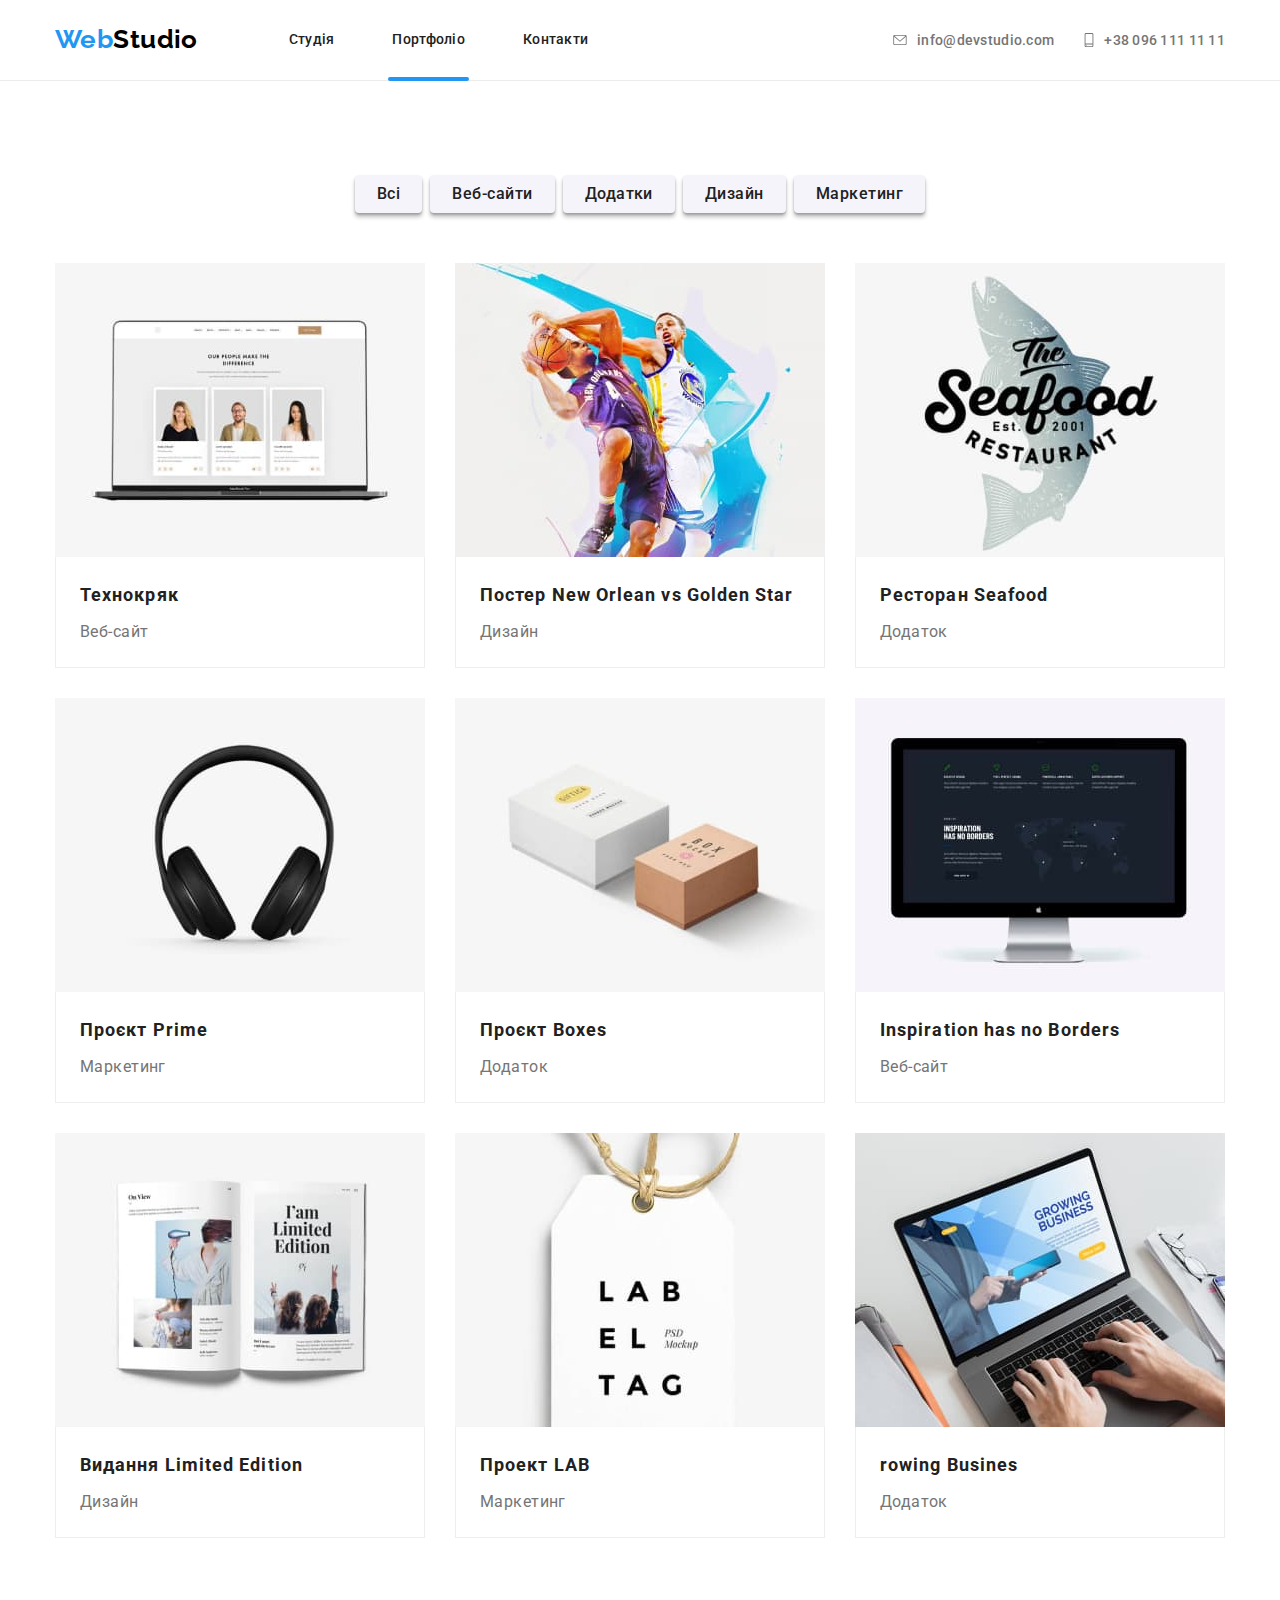
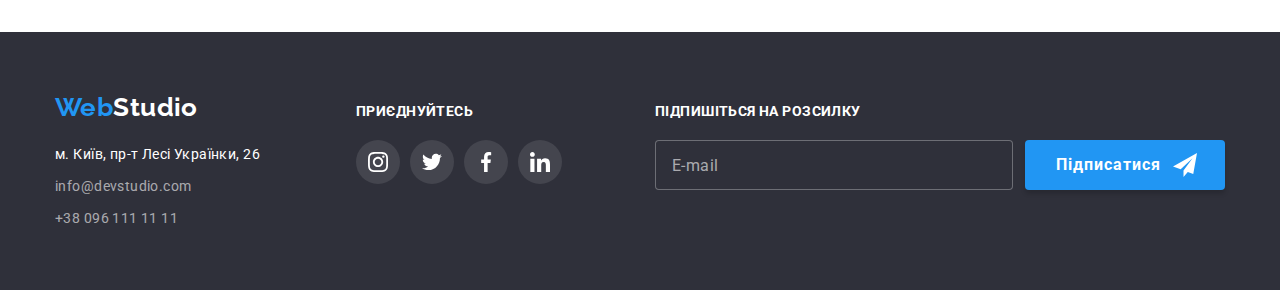
==== commit 7e2b1d3c: "add filter to potfolio" ====
--- a/portfolio.html
+++ b/portfolio.html
@@ -148,13 +148,13 @@
           <h1 class="visually-hidden">Портфоліо</h1>
           <ul class="filter">
             <li>
-              <button type="button" class="button button--small">Всі</button>
+              <button type="button" class="button button--small all">Всі</button>
             </li>
             <li>
               <button type="button" class="button button--small">Веб-сайти</button>
             </li>
             <li>
-              <button type="button" class="button button--small">Додатки</button>
+              <button type="button" class="button button--small applications">Додатки</button>
             </li>
             <li>
               <button type="button" class="button button--small">Дизайн</button>
@@ -164,389 +164,7 @@
             </li>
           </ul>
 
-          <ul class="portfolio">
-            <li class="portfolio__item">
-              <a href="#" class="portfolio__link"
-                ><div class="portfolio-overlay">
-                  <picture>
-                    <source
-                      srcset="
-                        ./images/desktop/portfolio/technokryak-desktop.jpg    1x,
-                        ./images/desktop/portfolio/technokryak-desktop@2x.jpg 2x
-                      "
-                      media="(min-width:1200px)"
-                    />
-                    <source
-                      srcset="
-                        ./images/tablet/portfolio/technokryak-tablet.jpg    1x,
-                        ./images/tablet/portfolio/technokryak-tablet@2x.jpg 2x
-                      "
-                      media="(min-width:768px)"
-                    />
-                    <source
-                      srcset="
-                        ./images/mob/portfolio/technokryak-mob.jpg    1x,
-                        ./images/mob/portfolio/technokryak-mob@2x.jpg 2x
-                      "
-                      media="(max-width:767px)"
-                    />
-                    <img
-                      src="./images/mob/portfolio/technokryak-mob.jpg"
-                      alt="Технокряк"
-                      width="450"
-                    />
-                  </picture>
-                  <p class="porfolio__text">
-                    Ресурс пропонує комплексні пропозиції з різним рівнем функціоналу та сервісів.
-                    Все це дозволить відвідувачу отримати вичерпні відомості про компанію чи
-                    приватну особу.
-                  </p>
-                </div>
-                <div class="card">
-                  <h2 class="card__title title__accent">Технокряк</h2>
-                  <p class="card__category">Веб-сайт</p>
-                </div>
-              </a>
-            </li>
-            <li class="portfolio__item">
-              <a href="#" class="portfolio__link"
-                ><div class="portfolio-overlay">
-                  <picture>
-                    <source
-                      srcset="
-                        ./images/desktop/portfolio/neworlean-desktop.jpg    1x,
-                        ./images/desktop/portfolio/neworlean-desktop@2x.jpg 2x
-                      "
-                      media="(min-width:1200px)"
-                    />
-                    <source
-                      srcset="
-                        ./images/tablet/portfolio/neworlean-tablet.jpg    1x,
-                        ./images/tablet/portfolio/neworlean-tablet@2x.jpg 2x
-                      "
-                      media="(min-width:768px)"
-                    />
-                    <source
-                      srcset="
-                        ./images/mob/portfolio/neworlean-mob.jpg    1x,
-                        ./images/mob/portfolio/neworlean-mob@2x.jpg 2x
-                      "
-                      media="(max-width:767px)"
-                    />
-                    <img
-                      src="./images/mob/portfolio/neworlean-mob.jpg"
-                      alt="постер орлеан"
-                      width="450"
-                    />
-                  </picture>
-                  <p class="porfolio__text">
-                    Ресурс пропонує комплексні пропозиції з різним рівнем функціоналу та сервісів.
-                    Все це дозволить відвідувачу отримати вичерпні відомості про компанію чи
-                    приватну особу.
-                  </p>
-                </div>
-                <div class="card">
-                  <h2 class="card__title">
-                    Постер <span lang="en">New Orlean vs Golden Star</span>
-                  </h2>
-                  <p class="card__category">Дизайн</p>
-                </div>
-              </a>
-            </li>
-            <li class="portfolio__item">
-              <a href="#" class="portfolio__link"
-                ><div class="portfolio-overlay">
-                  <picture>
-                    <source
-                      srcset="
-                        ./images/desktop/portfolio/seafood-desktop.jpg    1x,
-                        ./images/desktop/portfolio/seafood-desktop@2x.jpg 2x
-                      "
-                      media="(min-width:1200px)"
-                    />
-                    <source
-                      srcset="
-                        ./images/tablet/portfolio/seafood-tablet.jpg    1x,
-                        ./images/tablet/portfolio/seafood-tablet@2x.jpg 2x
-                      "
-                      media="(min-width:768px)"
-                    />
-                    <source
-                      srcset="
-                        ./images/mob/portfolio/seafood-mob.jpg    1x,
-                        ./images/mob/portfolio/seafood-mob@2x.jpg 2x
-                      "
-                      media="(max-width:767px)"
-                    />
-                    <img src="./images/mob/portfolio/seafood-mob.jpg" alt="ресторан" width="450" />
-                  </picture>
-                  <p class="porfolio__text">
-                    Ресурс пропонує комплексні пропозиції з різним рівнем функціоналу та сервісів.
-                    Все це дозволить відвідувачу отримати вичерпні відомості про компанію чи
-                    приватну особу.
-                  </p>
-                </div>
-                <div class="card">
-                  <h2 class="card__title">Ресторан <span lang="en">Seafood</span></h2>
-                  <p class="card__category">Додаток</p>
-                </div></a
-              >
-            </li>
-            <li class="portfolio__item">
-              <a href="#" class="portfolio__link"
-                ><div class="portfolio-overlay">
-                  <picture>
-                    <source
-                      srcset="
-                        ./images/desktop/portfolio/prime-desktop.jpg    1x,
-                        ./images/desktop/portfolio/prime-desktop@2x.jpg 2x
-                      "
-                      media="(min-width:1200px)"
-                    />
-                    <source
-                      srcset="
-                        ./images/tablet/portfolio/prime-tablet.jpg    1x,
-                        ./images/tablet/portfolio/prime-tablet@2x.jpg 2x
-                      "
-                      media="(min-width:768px)"
-                    />
-                    <source
-                      srcset="
-                        ./images/mob/portfolio/prime-mob.jpg    1x,
-                        ./images/mob/portfolio/prime-mob@2x.jpg 2x
-                      "
-                      media="(max-width:767px)"
-                    />
-                    <img
-                      src="./images/mob/portfolio/prime-mob.jpg"
-                      alt="проект прайм"
-                      width="450"
-                    />
-                  </picture>
-                  <p class="porfolio__text">
-                    Ресурс пропонує комплексні пропозиції з різним рівнем функціоналу та сервісів.
-                    Все це дозволить відвідувачу отримати вичерпні відомості про компанію чи
-                    приватну особу.
-                  </p>
-                </div>
-                <div class="card">
-                  <h2 class="card__title">Проєкт <span lang="en">Prime</span></h2>
-                  <p class="card__category">Маркетинг</p>
-                </div></a
-              >
-            </li>
-            <li class="portfolio__item">
-              <a href="#" class="portfolio__link"
-                ><div class="portfolio-overlay">
-                  <picture>
-                    <source
-                      srcset="
-                        ./images/desktop/portfolio/boxes-desktop.jpg    1x,
-                        ./images/desktop/portfolio/boxes-desktop@2x.jpg 2x
-                      "
-                      media="(min-width:1200px)"
-                    />
-                    <source
-                      srcset="
-                        ./images/tablet/portfolio/boxes-tablet.jpg    1x,
-                        ./images/tablet/portfolio/boxes-tablet@2x.jpg 2x
-                      "
-                      media="(min-width:768px)"
-                    />
-                    <source
-                      srcset="
-                        ./images/mob/portfolio/boxes-mob.jpg    1x,
-                        ./images/mob/portfolio/boxes-mob@2x.jpg 2x
-                      "
-                      media="(max-width:767px)"
-                    />
-                    <img
-                      src="./images/mob/portfolio/boxes-mob.jpg"
-                      alt="проект боксес"
-                      width="450"
-                    />
-                  </picture>
-                  <p class="porfolio__text">
-                    Ресурс пропонує комплексні пропозиції з різним рівнем функціоналу та сервісів.
-                    Все це дозволить відвідувачу отримати вичерпні відомості про компанію чи
-                    приватну особу.
-                  </p>
-                </div>
-                <div class="card">
-                  <h2 class="card__title">Проєкт <span lang="en">Boxes</span></h2>
-                  <p class="card__category">Додаток</p>
-                </div></a
-              >
-            </li>
-            <li class="portfolio__item">
-              <a href="#" class="portfolio__link"
-                ><div class="portfolio-overlay">
-                  <picture>
-                    <source
-                      srcset="
-                        ./images/desktop/portfolio/inspiration-desktop.jpg    1x,
-                        ./images/desktop/portfolio/inspiration-desktop@2x.jpg 2x
-                      "
-                      media="(min-width:1200px)"
-                    />
-                    <source
-                      srcset="
-                        ./images/tablet/portfolio/inspiration-tablet.jpg    1x,
-                        ./images/tablet/portfolio/inspiration-tablet@2x.jpg 2x
-                      "
-                      media="(min-width:768px)"
-                    />
-                    <source
-                      srcset="
-                        ./images/mob/portfolio/inspiration-mob.jpg    1x,
-                        ./images/mob/portfolio/inspiration-mob@2x.jpg 2x
-                      "
-                      media="(max-width:767px)"
-                    />
-                    <img
-                      src="./images/mob/portfolio/inspiration-mob.jpg"
-                      alt="натхнення не має меж"
-                      width="450"
-                    />
-                  </picture>
-                  <p class="porfolio__text">
-                    Ресурс пропонує комплексні пропозиції з різним рівнем функціоналу та сервісів.
-                    Все це дозволить відвідувачу отримати вичерпні відомості про компанію чи
-                    приватну особу.
-                  </p>
-                </div>
-                <div class="card">
-                  <h2 lang="en" class="card__title">Inspiration has no Borders</h2>
-                  <p class="card__category">Веб-сайт</p>
-                </div></a
-              >
-            </li>
-            <li class="portfolio__item">
-              <a href="#" class="portfolio__link"
-                ><div class="portfolio-overlay">
-                  <picture>
-                    <source
-                      srcset="
-                        ./images/desktop/portfolio/limitededition-desktop.jpg    1x,
-                        ./images/desktop/portfolio/limitededition-desktop@2x.jpg 2x
-                      "
-                      media="(min-width:1200px)"
-                    />
-                    <source
-                      srcset="
-                        ./images/tablet/portfolio/limitededition-tablet.jpg    1x,
-                        ./images/tablet/portfolio/limitededition-tablet@2x.jpg 2x
-                      "
-                      media="(min-width:768px)"
-                    />
-                    <source
-                      srcset="
-                        ./images/mob/portfolio/limitededition-mob.jpg    1x,
-                        ./images/mob/portfolio/limitededition-mob@2x.jpg 2x
-                      "
-                      media="(max-width:767px)"
-                    />
-                    <img
-                      src="./images/mob/portfolio/limitededition-mob.jpg"
-                      alt="видання лімітед едішн"
-                      width="450"
-                    />
-                  </picture>
-                  <p class="porfolio__text">
-                    Ресурс пропонує комплексні пропозиції з різним рівнем функціоналу та сервісів.
-                    Все це дозволить відвідувачу отримати вичерпні відомості про компанію чи
-                    приватну особу.
-                  </p>
-                </div>
-                <div class="card">
-                  <h2 class="card__title">Видання <span lang="en">Limited Edition</span></h2>
-                  <p class="card__category">Дизайн</p>
-                </div></a
-              >
-            </li>
-            <li class="portfolio__item">
-              <a href="#" class="portfolio__link"
-                ><div class="portfolio-overlay">
-                  <picture>
-                    <source
-                      srcset="
-                        ./images/desktop/portfolio/lab-desktop.jpg    1x,
-                        ./images/desktop/portfolio/lab-desktop@2x.jpg 2x
-                      "
-                      media="(min-width:1200px)"
-                    />
-                    <source
-                      srcset="
-                        ./images/tablet/portfolio/lab-tablet.jpg    1x,
-                        ./images/tablet/portfolio/lab-tablet@2x.jpg 2x
-                      "
-                      media="(min-width:768px)"
-                    />
-                    <source
-                      srcset="
-                        ./images/mob/portfolio/lab-mob.jpg    1x,
-                        ./images/mob/portfolio/lab-mob@2x.jpg 2x
-                      "
-                      media="(max-width:767px)"
-                    />
-                    <img src="./images/mob/portfolio/lab-mob.jpg" alt="проект лаб" width="450" />
-                  </picture>
-                  <p class="porfolio__text">
-                    Ресурс пропонує комплексні пропозиції з різним рівнем функціоналу та сервісів.
-                    Все це дозволить відвідувачу отримати вичерпні відомості про компанію чи
-                    приватну особу.
-                  </p>
-                </div>
-                <div class="card">
-                  <h2 class="card__title">Проект <span lang="en">LAB</span></h2>
-                  <p class="card__category">Маркетинг</p>
-                </div></a
-              >
-            </li>
-            <li class="portfolio__item">
-              <a href="#" class="portfolio__link"
-                ><div class="portfolio-overlay">
-                  <picture>
-                    <source
-                      srcset="
-                        ./images/desktop/portfolio/growingbusiness-desktop.jpg    1x,
-                        ./images/desktop/portfolio/growingbusiness-desktop@2x.jpg 2x
-                      "
-                      media="(min-width:1200px)"
-                    />
-                    <source
-                      srcset="
-                        ./images/tablet/portfolio/growingbusiness-tablet.jpg    1x,
-                        ./images/tablet/portfolio/growingbusiness-tablet@2x.jpg 2x
-                      "
-                      media="(min-width:768px)"
-                    />
-                    <source
-                      srcset="
-                        ./images/mob/portfolio/growingbusiness-mob.jpg    1x,
-                        ./images/mob/portfolio/growingbusiness-mob@2x.jpg 2x
-                      "
-                      media="(max-width:767px)"
-                    />
-                    <img
-                      src="./images/mob/portfolio/growingbusiness-mob.jpg"
-                      alt="зростаючий бізнес"
-                      width="450"
-                    />
-                  </picture>
-                  <p class="porfolio__text">
-                    Ресурс пропонує комплексні пропозиції з різним рівнем функціоналу та сервісів.
-                    Все це дозволить відвідувачу отримати вичерпні відомості про компанію чи
-                    приватну особу.
-                  </p>
-                </div>
-                <div class="card">
-                  <h2 lang="en" class="card__title">Growing Business</h2>
-                  <p class="card__category">Додаток</p>
-                </div></a
-              >
-            </li>
-          </ul>
+          <ul class="portfolio"></ul>
         </div>
       </section>
     </main>
@@ -646,6 +264,7 @@
         </div>
       </div>
     </footer>
+    <script src="./js/filter.js"></script>
     <script src="./js/menu.js"></script>
   </body>
 </html>
--- a/css/main.min.css
+++ b/css/main.min.css
@@ -1 +1 @@
-:root{--main-bcg-color: #ffffff;--main-text-color: #757575;--title-color: #212121;--hero-title: #ffffff;--logo-web-color: #2196f3;--studio-header: #000000;--studio-footer: #ffffff;--button-text-color: #ffffff;--adress-text-color: #ffffff;--contacts-text-color: rgba(255, 255, 255, 0.6);--hero-bcg: #2f303a;--features-bcg: #f5f4fa;--progects-title-bgc-color: rgba(47, 48, 58, 0.8);--team-bcg: #f5f4fa;--hover-color: #2196f3;--button-bcg: #2196f3;--button-hover: #188ce8;--border-color: #ececec;--card-border: #eeeeee;--social-network-color: #afb1b8;--icons-color: #afb1b8;--default-transition: cubic-bezier(0.4, 0, 0.2, 1)}.portfolio,.filter,.adress-list,.clients-list,.social-networks,.contacts,.navigation,.menu-social,.menu-contacts,.mobile-menu,.flex{list-style:none;padding:0;margin:0}.portfolio__link,.adress-list__link,.footer__logo,.clients__link,.form-policy__link,.social-network__link,.contacts__link,.navigation__link,.header__logo,.menu-social__link,.menu-contacts__mail,.menu-contacts__tel{text-decoration:none}.footer__logo,.header__logo{font-family:"Raleway",sans-serif;font-weight:700;font-size:24px;line-height:1.1666666667;color:var(--logo-web-color)}@media screen and (min-width: 1200px){.footer__logo,.header__logo{font-size:26px;line-height:1.1923076923}}body{font-family:"Roboto",sans-serif;color:var(--main-text-color);font-size:14px;line-height:1.14;letter-spacing:.03em;background-color:var(--main-bcg-color)}img{display:block;max-width:100%;height:auto;margin:0 auto}.visually-hidden{position:absolute;white-space:nowrap;width:1px;height:1px;overflow:hidden;border:0;padding:0;clip:rect(0 0 0 0);clip-path:inset(50%);margin:-1px}.flex{display:flex;flex-wrap:wrap}.title{margin-top:0;margin-bottom:30px;color:var(--title-color);font-size:28px;line-height:1.1785714286;text-align:center}@media screen and (min-width: 1200px){.title{font-size:36px;line-height:1.1666666667}}.section{padding-top:60px;padding-bottom:60px}@media screen and (min-width: 1200px){.section{padding-top:94px;padding-bottom:94px}}.container{width:100%;margin:0 auto;padding:0 15px}@media screen and (min-width: 480px){.container{width:480px}}@media screen and (min-width: 768px){.container{width:768px}}@media screen and (min-width: 1200px){.container{width:1200px}}.menu-button{display:inline-block;margin:0;padding:0;border:none;background-color:rgba(0,0,0,0);fill:currentColor;transition:color 250ms var(--default-transition)}@media screen and (min-width: 768px){.menu-button{display:none}}.menu-button:hover,.menu-button:focus{color:var(--hover-color)}.menu-container{position:fixed;z-index:2;top:0;left:0;width:100vw;height:100vh;padding:48px 25px;background-color:#fff;transform:translateX(100%);transition:transform 250ms ease-in-out}.menu-container.is-open{transform:translateX(0)}.menu-container .menu-toggle{position:absolute;top:10px;right:15px;color:#212121;fill:currentColor;border:none;background-color:rgba(0,0,0,0);transition:color 250ms var(--default-transition)}.menu-container .menu-toggle:hover,.menu-container .menu-toggle:focus{color:var(--hover-color)}@media screen and (min-width: 768px){.menu-container .menu-toggle{display:none}}.burger-menu{height:100%;display:flex;flex-direction:column}.mobile-menu__item+.mobile-menu__item{margin-top:32px}.mobile-menu__link{display:block;text-decoration:none;font-weight:500;font-size:40px;line-height:1.175;letter-spacing:.02em;color:#212121;transition:color 250ms var(--default-transition)}@media screen and (min-width: 768px){.mobile-menu__link{display:none}}.mobile-menu__link:hover,.mobile-menu__link:focus{color:var(--hover-color)}.mobile-menu__link--current{color:var(--hover-color)}.menu-contacts{margin-top:auto}.menu-contacts__item+.menu-contacts__item{margin-top:32px}.menu-contacts__tel{display:block;font-weight:500;font-size:34px;line-height:1.1764705882;letter-spacing:.02em;color:var(--hover-color)}.menu-contacts__mail{display:block;font-weight:500;font-size:24px;line-height:1.1666666667;letter-spacing:.02em;color:var(--main-text-color)}.menu-social{margin-top:64px;display:flex;flex-wrap:wrap}.menu-social__item{padding:0 10px;border-right:1px solid rgba(33,33,33,.2)}.menu-social__item:first-child{padding-left:0}.menu-social__item:last-child{padding-right:0;border-right:none}.menu-social__link{font-weight:500;font-size:18px;line-height:1.2222222222;letter-spacing:.02em;color:var(--hover-color)}.header{width:100%;background-color:var(--main-bcg-color);border-bottom:1px solid var(--border-color)}.header-container{display:flex;align-items:flex-start}.header__logo{padding-top:16px;padding-bottom:16px}@media screen and (min-width: 768px){.header__logo{padding-top:26px;padding-bottom:26px}}@media screen and (min-width: 1200px){.header__logo{padding-top:24px;padding-bottom:25px}}.header__studio{color:var(--studio-header)}.navigation-wrap{width:100%;display:flex;align-items:center;justify-content:space-between}@media screen and (min-width: 768px){.navigation-wrap{justify-content:flex-start;width:0}}.navigation{display:none}@media screen and (min-width: 768px){.navigation{display:flex;margin-left:87px}}.navigation__item+.navigation__item{margin-left:50px}.navigation__link{display:block;padding-top:32px;padding-bottom:32px;padding-right:4px;padding-left:4px;font-weight:500;letter-spacing:.02em;color:var(--title-color);transition:color 250ms var(--default-transition)}.navigation__link:hover,.navigation__link:focus{color:var(--hover-color)}.navigation__link--current{position:relative}.navigation__link--current::after{position:absolute;content:"";bottom:-1px;left:0;width:100%;height:4px;background:var(--hover-color);border-radius:2px}.contacts{display:none}@media screen and (min-width: 768px){.contacts{display:flex;flex-direction:column;margin-left:auto;padding:21px 0;gap:10px}}@media screen and (min-width: 1200px){.contacts{flex-direction:row;margin-left:auto;padding:0;gap:30px}}.contacts__link{display:flex;align-items:center;font-weight:500;font-size:12px;line-height:1.1666666667;letter-spacing:.02em;color:var(--main-text-color);transition:color 250ms var(--default-transition)}@media screen and (min-width: 1200px){.contacts__link{padding-top:32px;padding-bottom:32px;font-size:14px;line-height:1.1428571429}}.contacts__link:hover,.contacts__link:focus{color:var(--hover-color)}.contacts__icon{margin-right:10px;fill:currentColor}.button,.subscribe__button,.form-button{display:flex;display:inline-block;align-items:center;width:200px;height:50px;margin:0 auto;padding:0;border-radius:4px;border:0px;cursor:pointer;font-family:inherit;font-weight:700;font-size:16px;line-height:1.875;letter-spacing:.06em;background:var(--button-bcg);color:var(--button-text-color);transition:background-color 250ms var(--default-transition)}.button:hover,.subscribe__button:hover,.form-button:hover,.button:focus,.subscribe__button:focus,.form-button:focus{background-color:var(--button-hover)}@media screen and (min-width: 1200px){.button,.subscribe__button,.form-button{width:216px}}.social-networks{display:flex;align-items:center;justify-content:center}.social-networks__item{border-radius:50%}.social-networks__item+.social-networks__item{margin-left:10px}.social-network__link{display:block;width:44px;height:44px;padding:12px;border-radius:50%;color:var(--icons-color);transition:color 250ms var(--default-transition),background-color 250ms var(--default-transition)}.social-network__icon{fill:currentColor}.social-network__link:hover,.social-network__link:focus{color:var(--button-text-color);background-color:var(--hover-color)}.backdrop{position:fixed;top:0;left:0;width:100%;height:100%;z-index:2;background:linear-gradient(rgba(47, 48, 58, 0.4), rgba(47, 48, 58, 0.4));opacity:1;transition:opacity 1000ms var(--default-transition)}.backdrop.is-hidden{opacity:0;pointer-events:none}.backdrop.is-hidden .modal{opacity:0;transform:translate(-50%, -50%) scale(0.6) rotateY(180deg)}.modal{position:absolute;top:50%;left:50%;max-width:450px;width:100%;max-height:609px;height:100%;background-color:var(--main-bcg-color);box-shadow:0px 1px 3px rgba(0,0,0,.12),0px 1px 1px rgba(0,0,0,.14),0px 2px 1px rgba(0,0,0,.2);border-radius:4px;transform:translate(-50%, -50%) scale(1) rotateY(0);transition:opacity 2000ms var(--default-transition),transform 1000ms var(--default-transition)}@media screen and (min-width: 1200px){.modal{max-width:528px;width:100%;max-height:581px;height:100%}}.modal-close{position:absolute;cursor:pointer;top:8px;right:8px;width:30px;height:30px;padding:6px;display:flex;flex-direction:row;align-items:center;justify-content:center;background-color:var(--main-bcg-color);border:1px solid rgba(0,0,0,.1);border-radius:50%;transition:fill 250ms var(--default-transition),border-color 250ms var(--default-transition)}.modal-close:hover,.modal-close:focus{border-color:var(--hover-color);fill:var(--hover-color)}.modal-close__icon{margin-top:1px}.form{max-width:450px;width:100%;height:609px;background-color:#fff;margin-right:auto;margin-left:auto;padding:40px;border-radius:4px}@media screen and (min-width: 1200px){.form{max-width:528px;width:100%;max-height:581px;height:100%}}.form-title{margin:0;margin-bottom:12px;font-weight:700;font-size:20px;line-height:1.5;text-align:center;letter-spacing:.03em;color:#212121}@media screen and (min-width: 1200px){.form-title{line-height:1.15}}.form-field,.form-label{font-size:12px;line-height:1.1666666667;letter-spacing:.01em}.form-field{position:relative;display:flex;flex-direction:column-reverse;justify-content:flex-start;align-items:flex-start}.form-input{width:100%;height:40px;margin:0;padding:12px 42px;font-size:14px;line-height:1.1666666667;outline:none;margin-top:4px;margin-bottom:10px;border:1px solid rgba(33,33,33,.2);border-radius:4px;transition:border-color 250ms var(--default-transition)}.form-textarea:focus,.form-input:focus{border:1px solid var(--hover-color)}.form-input:focus-within{border:1px solid var(--hover-color)}.form-input:focus~.form-icon{fill:var(--hover-color)}.form-icon{position:absolute;top:29px;left:12px;color:var(--title-color);fill:currentColor;transition:fill 250ms var(--default-transition)}.form-textarea{width:100%;height:120px;padding:12px 16px;margin-top:4px;margin-bottom:20px;resize:none;font-size:12px;line-height:1.1666666667;letter-spacing:.01em;outline:none;border:1px solid rgba(33,33,33,.2);border-radius:4px;transition:border-color 250ms var(--default-transition)}.form-textarea::-webkit-input-placeholder{margin:0;font-size:12px;line-height:1.1666666667;letter-spacing:.01em;color:rgba(117,117,117,.5)}.form-checkbox{appearance:none}.form-policy__text{font-size:12px;line-height:1.1666666667;letter-spacing:.03em}@media screen and (min-width: 1200px){.form-policy__text{font-size:14px;line-height:1.7142857143}}.form-policy__icon{display:inline-block;position:relative;top:3px;width:16px;height:15px;margin-right:7px;border-radius:2px;border:2px solid var(--title-color);transition:background-color 250ms var(--default-transition),border-color 250ms var(--default-transition),background-image 250ms var(--default-transition)}.form-checkbox:checked+.form-policy__icon{display:inline-block;width:16px;height:15px;border-color:var(--hover-color);background-color:var(--hover-color);background-image:url("../images/check.svg");background-size:contain;background-origin:border-box}.form-policy__link{font-size:12px;line-height:1.1666666667;letter-spacing:.03em;text-decoration-line:underline;color:#2196f3}@media screen and (min-width: 1200px){.form-policy__link{font-size:14px;line-height:1.7142857143}}.form-button{margin-top:30px;display:block;margin-right:auto;margin-left:auto;width:200px}.hero{text-align:center;background-color:var(--hero-bcg)}.hero__background{padding:118px 15px;background-image:linear-gradient(rgba(47, 48, 58, 0.4), rgba(47, 48, 58, 0.4)),url("../images/mob/studio/header-mob.jpg");background-size:cover;background-position:center;background-repeat:no-repeat;flex-grow:1}@media screen and (min-width: 480px){.hero__background{background-image:linear-gradient(rgba(47, 48, 58, 0.4), rgba(47, 48, 58, 0.4)),url("../images/mob/studio/header-mob.jpg")}}@media screen and (min-width: 480px)and (min-device-pixel-ratio: 2),screen and (min-width: 480px)and (min-resolution: 192dpi),screen and (min-width: 480px)and (min-resolution: 2dppx){.hero__background{background-image:linear-gradient(rgba(47, 48, 58, 0.4), rgba(47, 48, 58, 0.4)),url("../images/mob/studio/header-mob@2x.jpg")}}@media screen and (min-width: 768px){.hero__background{background-image:linear-gradient(rgba(47, 48, 58, 0.4), rgba(47, 48, 58, 0.4)),url("../images/tablet/studio/header-tablet.jpg")}}@media screen and (min-width: 768px)and (min-device-pixel-ratio: 2),screen and (min-width: 768px)and (min-resolution: 192dpi),screen and (min-width: 768px)and (min-resolution: 2dppx){.hero__background{background-image:linear-gradient(rgba(47, 48, 58, 0.4), rgba(47, 48, 58, 0.4)),url("../images/tablet/studio/header-tablet@2x.jpg")}}@media screen and (min-width: 1200px){.hero__background{padding:200px 0;background-image:linear-gradient(rgba(47, 48, 58, 0.4), rgba(47, 48, 58, 0.4)),url("../images/desktop/studio/header-desktop.jpg")}}@media screen and (min-width: 1200px)and (min-device-pixel-ratio: 2),screen and (min-width: 1200px)and (min-resolution: 192dpi),screen and (min-width: 1200px)and (min-resolution: 2dppx){.hero__background{background-image:linear-gradient(rgba(47, 48, 58, 0.4), rgba(47, 48, 58, 0.4)),url("../images/desktop/studio/header-desktop@2x.jpg")}}.hero__title{max-width:360px;font-weight:900;font-size:26px;line-height:1.6153846154;letter-spacing:.06em;text-transform:uppercase;margin:0 auto;margin-bottom:30px;color:var(--hero-title)}@media screen and (min-width: 1200px){.hero__title{font-size:44px;line-height:1.3043478261;max-width:696px}}.features-list{gap:30px}.features-list__item{width:100%}@media screen and (min-width: 480px){.features-list__item{width:100%}}@media screen and (min-width: 768px){.features-list__item{width:calc((100% - 30px)/2)}}@media screen and (min-width: 1200px){.features-list__item{width:calc((100% - 90px)/4)}}.features-list__icon{fill:var(--title-color);text-align:center;padding:25px 100px;margin-bottom:30px;background-color:var(--features-bcg);border-radius:4px}.features-list__title{margin-top:0;margin-bottom:10px;color:var(--title-color);font-size:14px;text-transform:uppercase;text-align:center}@media screen and (min-width: 768px){.features-list__title{text-align:left}}@media screen and (min-width: 1200px){.features-list__title{text-align:left}}.features-list__text{margin-top:0;margin-bottom:0;line-height:1.7}.projects{padding-top:0;display:none}@media screen and (min-width: 1200px){.projects{display:block}}.projects__overlay{position:relative;z-index:1}.projects__specialty{position:absolute;left:0;bottom:0;width:100%;font-size:14px;line-height:1.1428571429;margin:0;padding:27px 0;text-align:center;letter-spacing:.03em;text-transform:uppercase;color:var(--hero-title);background-color:var(--progects-title-bgc-color)}.projects__item{width:calc((100% - 60px)/3)}.projects__item+.projects__item{margin-left:30px}.team{background-color:var(--team-bcg)}.team-list{gap:30px;justify-content:center}.team-list__item{text-align:center;background-color:var(--main-bcg-color);box-shadow:0px 1px 3px rgba(0,0,0,.12),0px 1px 1px rgba(0,0,0,.14),0px 2px 1px rgba(0,0,0,.2);border-radius:0px 0px 4px 4px;width:100%}@media screen and (min-width: 480px){.team-list__item{width:100%}}@media screen and (min-width: 768px){.team-list__item{width:calc((100% - 60px)/2)}}@media screen and (min-width: 1200px){.team-list__item{width:calc((100% - 90px)/4)}}.team-member{padding:30px 10px}.team-member__name{margin-top:0;margin-bottom:10px;color:var(--title-color);font-weight:500;font-size:16px;line-height:1.2}.team-member__career{font-size:16px;line-height:1.2;margin-top:0;margin-bottom:16px}.clients-list{display:flex;justify-content:center;gap:30px}.clients__item{width:70%;text-align:center}@media screen and (min-width: 480px){.clients__item{width:calc((100% - 60px)/2)}}@media screen and (min-width: 768px){.clients__item{width:calc((100% - 90px)/3)}}@media screen and (min-width: 1200px){.clients__item{width:calc((100% - 150px)/6)}}.clients__link{display:block;width:100%;height:92px;border:1px solid var(--icons-color);border-radius:4px;padding:16px 0;color:var(--icons-color);transition:color 250ms var(--default-transition),border-color 250ms var(--default-transition),border-color 250ms var(--default-transition),border-color 250ms var(--default-transition)}@media screen and (min-width: 480px){.clients__link{padding:16px 52px}}@media screen and (min-width: 768px){.clients__link{padding:16px 60px}}@media screen and (min-width: 1200px){.clients__link{padding:16px 32px}}.clients__link:hover,.clients__link:focus{color:var(--hover-color);border-color:var(--hover-color)}.clients__icon{fill:currentColor}.footer{background-color:var(--hero-bcg);padding-top:60px;padding-bottom:60px}.footer-flex{display:flex;justify-content:center;gap:60px}@media screen and (min-width: 1200px){.footer-flex{gap:0}}.footer .footer-adress{text-align:center}@media screen and (min-width: 1200px){.footer .footer-adress{text-align:left}}.footer__logo{display:inline-block;margin-bottom:20px}.footer__studio{color:var(--studio-footer)}.adress-list{text-align:center;width:231px}@media screen and (min-width: 1200px){.adress-list{text-align:left;margin-right:70px}}.adress-list__item+.adress-list__item{margin-top:8px}.adress-list__link{display:inline-block;font-style:normal;line-height:1.7;color:var(--contacts-text-color);transition:color 250ms var(--default-transition)}.adress-list__link:hover,.adress-list__link:focus{color:var(--hover-color)}.adress-list__adress{color:var(--adress-text-color)}.social-network__link--footer{background-color:rgba(255,255,255,.1);color:var(--button-text-color);fill:var(--button-text-color)}.join{text-align:center;font-weight:700;font-size:14px;line-height:1.14;letter-spacing:.03em;text-transform:uppercase;color:var(--hero-title);margin-top:0;margin-bottom:20px}@media screen and (min-width: 1200px){.join{margin-top:12px;text-align:left}}.subscribe{flex-grow:2}@media screen and (min-width: 1200px){.subscribe{margin-left:93px}}@media screen and (min-width: 1200px){.subscribe .subsctibe__wrap{display:flex;flex-wrap:wrap;justify-content:center}}.subscribe__label{display:flex;flex-wrap:wrap;flex-direction:column;text-align:center;width:100%}@media screen and (min-width: 1200px){.subscribe__label{width:358px;margin-bottom:0}}.subscribe__title{font-weight:700;font-size:14px;line-height:1.14;letter-spacing:.03em;text-transform:uppercase;color:var(--hero-title);text-align:center;margin-bottom:20px}@media screen and (min-width: 1200px){.subscribe__title{text-align:left;margin-top:12px}}.subscribe__input{height:50px;max-width:450px;width:100%;margin:0;margin-bottom:20px;padding-top:15px;padding-bottom:15px;padding-left:16px;font-size:16px;line-height:1.25;letter-spacing:.03em;color:rgba(255,255,255,.6);outline:none;background-color:var(--hero-bcg);border:1px solid rgba(255,255,255,.3);border-radius:4px;align-self:center}@media screen and (min-width: 480px){.subscribe__input{width:450px}}@media screen and (min-width: 1200px){.subscribe__input{width:358px;margin-bottom:0}}.subscribe__input::-webkit-input-placeholder{font-size:16px;line-height:1.25;letter-spacing:.03em;color:rgba(255,255,255,.6)}.subscribe__button{display:block;text-align:left;padding-left:31px;position:relative;width:200px;align-self:flex-end;margin-bottom:20px;box-shadow:0px 4px 4px rgba(0,0,0,.15)}@media screen and (min-width: 1200px){.subscribe__button{margin-left:12px;margin-bottom:0}}.subscribe__button::after{position:absolute;content:"";right:28px;bottom:13px;width:24px;height:24px;margin-left:10px;background-image:url("../images/send.svg")}.filter{display:flex;flex-wrap:wrap;margin-bottom:50px;column-gap:8px;row-gap:15px}@media screen and (min-width: 768px){.filter{justify-content:center}}.button--small{width:100%;height:100%;padding:6px 22px;font-weight:500;font-size:16px;line-height:1.62;letter-spacing:.03em;color:var(--title-color);background-color:var(--team-bcg);box-shadow:0px 4px 4px rgba(0,0,0,.25),0px 1px 2px rgba(0,0,0,.08),0px 2px 2px rgba(0,0,0,.12);transition:color 250ms var(--default-transition),background-color 250ms var(--default-transition)}.button--small:hover,.button--small:focus{background-color:var(--hover-color);color:var(--button-text-color)}.portfolio{display:flex;flex-wrap:wrap;gap:30px}.portfolio__item{transition:box-shadow 250ms var(--default-transition);border-radius:4px}@media screen and (min-width: 480px){.portfolio__item{width:calc(100% - 30px)}}@media screen and (min-width: 768px){.portfolio__item{width:calc((100% - 60px)/2)}}@media screen and (min-width: 1200px){.portfolio__item{width:calc((100% - 60px)/3)}}.portfolio .porfolio__text{position:absolute;left:0;top:0;width:100%;height:100%;margin:0;padding:63px 24px;font-size:18px;line-height:1.5555555556;letter-spacing:.03em;transform:translateY(100%);color:var(--button-text-color);background-color:var(--hover-color);transition:transform 250ms var(--default-transition)}.portfolio-overlay{position:relative;overflow:hidden}.portfolio__link{display:flex;flex-direction:column;height:100%}.portfolio__item:hover{box-shadow:0px 1px 1px rgba(0,0,0,.12),0px 4px 4px rgba(0,0,0,.06),1px 4px 6px rgba(0,0,0,.16)}.portfolio__link:hover .porfolio__text,.portfolio__link:focus .porfolio__text{transform:translateY(0)}.card{padding:20px 24px;border:1px solid var(--card-border);border-top:none;flex-grow:1}.card__title{color:var(--title-color);font-size:18px;line-height:2;letter-spacing:.06em;margin-top:0;margin-bottom:4px}.card__category{font-size:16px;line-height:1.88;color:var(--main-text-color);margin-top:0;margin-bottom:0}/*# sourceMappingURL=main.min.css.map */+:root{--main-bcg-color: #ffffff;--main-text-color: #757575;--title-color: #212121;--hero-title: #ffffff;--logo-web-color: #2196f3;--studio-header: #000000;--studio-footer: #ffffff;--button-text-color: #ffffff;--adress-text-color: #ffffff;--contacts-text-color: rgba(255, 255, 255, 0.6);--hero-bcg: #2f303a;--features-bcg: #f5f4fa;--progects-title-bgc-color: rgba(47, 48, 58, 0.8);--team-bcg: #f5f4fa;--hover-color: #2196f3;--button-bcg: #2196f3;--button-hover: #188ce8;--border-color: #ececec;--card-border: #eeeeee;--social-network-color: #afb1b8;--icons-color: #afb1b8;--default-transition: cubic-bezier(0.4, 0, 0.2, 1)}.portfolio,.filter,.adress-list,.clients-list,.social-networks,.contacts,.navigation,.menu-social,.menu-contacts,.mobile-menu,.flex{list-style:none;padding:0;margin:0}.portfolio__link,.adress-list__link,.footer__logo,.clients__link,.form-policy__link,.social-network__link,.contacts__link,.navigation__link,.header__logo,.menu-social__link,.menu-contacts__mail,.menu-contacts__tel{text-decoration:none}.footer__logo,.header__logo{font-family:"Raleway",sans-serif;font-weight:700;font-size:24px;line-height:1.1666666667;color:var(--logo-web-color)}@media screen and (min-width: 1200px){.footer__logo,.header__logo{font-size:26px;line-height:1.1923076923}}body{font-family:"Roboto",sans-serif;color:var(--main-text-color);font-size:14px;line-height:1.14;letter-spacing:.03em;background-color:var(--main-bcg-color)}img{display:block;max-width:100%;height:auto;margin:0 auto}.visually-hidden{position:absolute;white-space:nowrap;width:1px;height:1px;overflow:hidden;border:0;padding:0;clip:rect(0 0 0 0);clip-path:inset(50%);margin:-1px}.flex{display:flex;flex-wrap:wrap}.title{margin-top:0;margin-bottom:30px;color:var(--title-color);font-size:28px;line-height:1.1785714286;text-align:center}@media screen and (min-width: 1200px){.title{font-size:36px;line-height:1.1666666667}}.section{padding-top:60px;padding-bottom:60px}@media screen and (min-width: 1200px){.section{padding-top:94px;padding-bottom:94px}}.container{width:100%;margin:0 auto;padding:0 15px}@media screen and (min-width: 480px){.container{width:480px}}@media screen and (min-width: 768px){.container{width:768px}}@media screen and (min-width: 1200px){.container{width:1200px}}.menu-button{display:inline-block;margin:0;padding:0;border:none;background-color:rgba(0,0,0,0);fill:currentColor;transition:color 250ms var(--default-transition)}@media screen and (min-width: 768px){.menu-button{display:none}}.menu-button:hover,.menu-button:focus{color:var(--hover-color)}.menu-container{position:fixed;z-index:2;top:0;left:0;width:100vw;height:100vh;padding:48px 25px;background-color:#fff;transform:translateX(100%);transition:transform 250ms ease-in-out}.menu-container.is-open{transform:translateX(0)}.menu-container .menu-toggle{position:absolute;top:10px;right:15px;color:#212121;fill:currentColor;border:none;background-color:rgba(0,0,0,0);transition:color 250ms var(--default-transition)}.menu-container .menu-toggle:hover,.menu-container .menu-toggle:focus{color:var(--hover-color)}@media screen and (min-width: 768px){.menu-container .menu-toggle{display:none}}.burger-menu{height:100%;display:flex;flex-direction:column}.mobile-menu__item+.mobile-menu__item{margin-top:32px}.mobile-menu__link{display:block;text-decoration:none;font-weight:500;font-size:40px;line-height:1.175;letter-spacing:.02em;color:#212121;transition:color 250ms var(--default-transition)}@media screen and (min-width: 768px){.mobile-menu__link{display:none}}.mobile-menu__link:hover,.mobile-menu__link:focus{color:var(--hover-color)}.mobile-menu__link--current{color:var(--hover-color)}.menu-contacts{margin-top:auto}.menu-contacts__item+.menu-contacts__item{margin-top:32px}.menu-contacts__tel{display:block;font-weight:500;font-size:34px;line-height:1.1764705882;letter-spacing:.02em;color:var(--hover-color)}.menu-contacts__mail{display:block;font-weight:500;font-size:24px;line-height:1.1666666667;letter-spacing:.02em;color:var(--main-text-color)}.menu-social{margin-top:64px;display:flex;flex-wrap:wrap;row-gap:20px}.menu-social__item{padding:0 10px;border-right:1px solid rgba(33,33,33,.2)}.menu-social__item:first-child{padding-left:0}.menu-social__item:last-child{padding-right:0;border-right:none}.menu-social__link{font-weight:500;font-size:18px;line-height:1.2222222222;letter-spacing:.02em;color:var(--hover-color)}.header{width:100%;background-color:var(--main-bcg-color);border-bottom:1px solid var(--border-color)}.header-container{display:flex;align-items:flex-start}.header__logo{padding-top:16px;padding-bottom:16px}@media screen and (min-width: 768px){.header__logo{padding-top:26px;padding-bottom:26px}}@media screen and (min-width: 1200px){.header__logo{padding-top:24px;padding-bottom:25px}}.header__studio{color:var(--studio-header)}.navigation-wrap{width:100%;display:flex;align-items:center;justify-content:space-between}@media screen and (min-width: 768px){.navigation-wrap{justify-content:flex-start;width:0}}.navigation{display:none}@media screen and (min-width: 768px){.navigation{display:flex;margin-left:87px}}.navigation__item+.navigation__item{margin-left:50px}.navigation__link{display:block;padding-top:32px;padding-bottom:32px;padding-right:4px;padding-left:4px;font-weight:500;letter-spacing:.02em;color:var(--title-color);transition:color 250ms var(--default-transition)}.navigation__link:hover,.navigation__link:focus{color:var(--hover-color)}.navigation__link--current{position:relative}.navigation__link--current::after{position:absolute;content:"";bottom:-1px;left:0;width:100%;height:4px;background:var(--hover-color);border-radius:2px}.contacts{display:none}@media screen and (min-width: 768px){.contacts{display:flex;flex-direction:column;margin-left:auto;padding:21px 0;gap:10px}}@media screen and (min-width: 1200px){.contacts{flex-direction:row;margin-left:auto;padding:0;gap:30px}}.contacts__link{display:flex;align-items:center;font-weight:500;font-size:12px;line-height:1.1666666667;letter-spacing:.02em;color:var(--main-text-color);transition:color 250ms var(--default-transition)}@media screen and (min-width: 1200px){.contacts__link{padding-top:32px;padding-bottom:32px;font-size:14px;line-height:1.1428571429}}.contacts__link:hover,.contacts__link:focus{color:var(--hover-color)}.contacts__icon{margin-right:10px;fill:currentColor}.button,.subscribe__button,.form-button{display:flex;display:inline-block;align-items:center;width:200px;height:50px;margin:0 auto;padding:0;border-radius:4px;border:0px;cursor:pointer;font-family:inherit;font-weight:700;font-size:16px;line-height:1.875;letter-spacing:.06em;background:var(--button-bcg);color:var(--button-text-color);transition:background-color 250ms var(--default-transition)}.button:hover,.subscribe__button:hover,.form-button:hover,.button:focus,.subscribe__button:focus,.form-button:focus{background-color:var(--button-hover)}@media screen and (min-width: 1200px){.button,.subscribe__button,.form-button{width:216px}}.social-networks{display:flex;align-items:center;justify-content:center}.social-networks__item{border-radius:50%}.social-networks__item+.social-networks__item{margin-left:10px}.social-network__link{display:block;width:44px;height:44px;padding:12px;border-radius:50%;color:var(--icons-color);transition:color 250ms var(--default-transition),background-color 250ms var(--default-transition)}.social-network__icon{fill:currentColor}.social-network__link:hover,.social-network__link:focus{color:var(--button-text-color);background-color:var(--hover-color)}.backdrop{position:fixed;top:0;left:0;width:100%;height:100%;z-index:2;background:linear-gradient(rgba(47, 48, 58, 0.4), rgba(47, 48, 58, 0.4));opacity:1;transition:opacity 1000ms var(--default-transition)}.backdrop.is-hidden{opacity:0;pointer-events:none}.backdrop.is-hidden .modal{opacity:0;transform:translate(-50%, -50%) scale(0.6) rotateY(180deg)}.modal{position:absolute;top:50%;left:50%;max-width:450px;width:100%;max-height:609px;height:100%;background-color:var(--main-bcg-color);box-shadow:0px 1px 3px rgba(0,0,0,.12),0px 1px 1px rgba(0,0,0,.14),0px 2px 1px rgba(0,0,0,.2);border-radius:4px;transform:translate(-50%, -50%) scale(1) rotateY(0);transition:opacity 2000ms var(--default-transition),transform 1000ms var(--default-transition)}@media screen and (min-width: 1200px){.modal{max-width:528px;width:100%;max-height:581px;height:100%}}.modal-close{position:absolute;cursor:pointer;top:8px;right:8px;width:30px;height:30px;padding:6px;display:flex;flex-direction:row;align-items:center;justify-content:center;background-color:var(--main-bcg-color);border:1px solid rgba(0,0,0,.1);border-radius:50%;transition:fill 250ms var(--default-transition),border-color 250ms var(--default-transition)}.modal-close:hover,.modal-close:focus{border-color:var(--hover-color);fill:var(--hover-color)}.modal-close__icon{margin-top:1px}.form{max-width:450px;width:100%;height:609px;background-color:#fff;margin-right:auto;margin-left:auto;padding:40px;border-radius:4px}@media screen and (min-width: 1200px){.form{max-width:528px;width:100%;max-height:581px;height:100%}}.form-title{margin:0;margin-bottom:12px;font-weight:700;font-size:20px;line-height:1.5;text-align:center;letter-spacing:.03em;color:#212121}@media screen and (min-width: 1200px){.form-title{line-height:1.15}}.form-field,.form-label{font-size:12px;line-height:1.1666666667;letter-spacing:.01em}.form-field{position:relative;display:flex;flex-direction:column-reverse;justify-content:flex-start;align-items:flex-start}.form-input{width:100%;height:40px;margin:0;padding:12px 42px;font-size:14px;line-height:1.1666666667;outline:none;margin-top:4px;margin-bottom:10px;border:1px solid rgba(33,33,33,.2);border-radius:4px;transition:border-color 250ms var(--default-transition)}.form-textarea:focus,.form-input:focus{border:1px solid var(--hover-color)}.form-input:focus-within{border:1px solid var(--hover-color)}.form-input:focus~.form-icon{fill:var(--hover-color)}.form-icon{position:absolute;top:29px;left:12px;color:var(--title-color);fill:currentColor;transition:fill 250ms var(--default-transition)}.form-textarea{width:100%;height:120px;padding:12px 16px;margin-top:4px;margin-bottom:20px;resize:none;font-size:12px;line-height:1.1666666667;letter-spacing:.01em;outline:none;border:1px solid rgba(33,33,33,.2);border-radius:4px;transition:border-color 250ms var(--default-transition)}.form-textarea::-webkit-input-placeholder{margin:0;font-size:12px;line-height:1.1666666667;letter-spacing:.01em;color:rgba(117,117,117,.5)}.form-checkbox{appearance:none}.form-policy__text{font-size:12px;line-height:1.1666666667;letter-spacing:.03em}@media screen and (min-width: 1200px){.form-policy__text{font-size:14px;line-height:1.7142857143}}.form-policy__icon{display:inline-block;position:relative;top:3px;width:16px;height:15px;margin-right:7px;border-radius:2px;border:2px solid var(--title-color);transition:background-color 250ms var(--default-transition),border-color 250ms var(--default-transition),background-image 250ms var(--default-transition)}.form-checkbox:checked+.form-policy__icon{display:inline-block;width:16px;height:15px;border-color:var(--hover-color);background-color:var(--hover-color);background-image:url("../images/check.svg");background-size:contain;background-origin:border-box}.form-policy__link{font-size:12px;line-height:1.1666666667;letter-spacing:.03em;text-decoration-line:underline;color:#2196f3}@media screen and (min-width: 1200px){.form-policy__link{font-size:14px;line-height:1.7142857143}}.form-button{margin-top:30px;display:block;margin-right:auto;margin-left:auto;width:200px}.hero{text-align:center;background-color:var(--hero-bcg)}.hero__background{padding:118px 15px;background-image:linear-gradient(rgba(47, 48, 58, 0.4), rgba(47, 48, 58, 0.4)),url("../images/mob/studio/header-mob.jpg");background-size:cover;background-position:center;background-repeat:no-repeat;flex-grow:1}@media screen and (min-width: 480px){.hero__background{background-image:linear-gradient(rgba(47, 48, 58, 0.4), rgba(47, 48, 58, 0.4)),url("../images/mob/studio/header-mob.jpg")}}@media screen and (min-width: 480px)and (min-device-pixel-ratio: 2),screen and (min-width: 480px)and (min-resolution: 192dpi),screen and (min-width: 480px)and (min-resolution: 2dppx){.hero__background{background-image:linear-gradient(rgba(47, 48, 58, 0.4), rgba(47, 48, 58, 0.4)),url("../images/mob/studio/header-mob@2x.jpg")}}@media screen and (min-width: 768px){.hero__background{background-image:linear-gradient(rgba(47, 48, 58, 0.4), rgba(47, 48, 58, 0.4)),url("../images/tablet/studio/header-tablet.jpg")}}@media screen and (min-width: 768px)and (min-device-pixel-ratio: 2),screen and (min-width: 768px)and (min-resolution: 192dpi),screen and (min-width: 768px)and (min-resolution: 2dppx){.hero__background{background-image:linear-gradient(rgba(47, 48, 58, 0.4), rgba(47, 48, 58, 0.4)),url("../images/tablet/studio/header-tablet@2x.jpg")}}@media screen and (min-width: 1200px){.hero__background{padding:200px 0;background-image:linear-gradient(rgba(47, 48, 58, 0.4), rgba(47, 48, 58, 0.4)),url("../images/desktop/studio/header-desktop.jpg")}}@media screen and (min-width: 1200px)and (min-device-pixel-ratio: 2),screen and (min-width: 1200px)and (min-resolution: 192dpi),screen and (min-width: 1200px)and (min-resolution: 2dppx){.hero__background{background-image:linear-gradient(rgba(47, 48, 58, 0.4), rgba(47, 48, 58, 0.4)),url("../images/desktop/studio/header-desktop@2x.jpg")}}.hero__title{max-width:360px;font-weight:900;font-size:26px;line-height:1.6153846154;letter-spacing:.06em;text-transform:uppercase;margin:0 auto;margin-bottom:30px;color:var(--hero-title)}@media screen and (min-width: 1200px){.hero__title{font-size:44px;line-height:1.3043478261;max-width:696px}}.features-list{gap:30px}.features-list__item{width:100%}@media screen and (min-width: 480px){.features-list__item{width:100%}}@media screen and (min-width: 768px){.features-list__item{width:calc((100% - 30px)/2)}}@media screen and (min-width: 1200px){.features-list__item{width:calc((100% - 90px)/4)}}.features-list__icon{fill:var(--title-color);text-align:center;padding:25px 100px;margin-bottom:30px;background-color:var(--features-bcg);border-radius:4px}.features-list__title{margin-top:0;margin-bottom:10px;color:var(--title-color);font-size:14px;text-transform:uppercase;text-align:center}@media screen and (min-width: 768px){.features-list__title{text-align:left}}@media screen and (min-width: 1200px){.features-list__title{text-align:left}}.features-list__text{margin-top:0;margin-bottom:0;line-height:1.7}.projects{padding-top:0;display:none}@media screen and (min-width: 1200px){.projects{display:block}}.projects__overlay{position:relative;z-index:1}.projects__specialty{position:absolute;left:0;bottom:0;width:100%;font-size:14px;line-height:1.1428571429;margin:0;padding:27px 0;text-align:center;letter-spacing:.03em;text-transform:uppercase;color:var(--hero-title);background-color:var(--progects-title-bgc-color)}.projects__item{width:calc((100% - 60px)/3)}.projects__item+.projects__item{margin-left:30px}.team{background-color:var(--team-bcg)}.team-list{gap:30px;justify-content:center}.team-list__item{text-align:center;background-color:var(--main-bcg-color);box-shadow:0px 1px 3px rgba(0,0,0,.12),0px 1px 1px rgba(0,0,0,.14),0px 2px 1px rgba(0,0,0,.2);border-radius:0px 0px 4px 4px;width:100%}@media screen and (min-width: 480px){.team-list__item{width:100%}}@media screen and (min-width: 768px){.team-list__item{width:calc((100% - 60px)/2)}}@media screen and (min-width: 1200px){.team-list__item{width:calc((100% - 90px)/4)}}.team-member{padding:30px 10px}.team-member__name{margin-top:0;margin-bottom:10px;color:var(--title-color);font-weight:500;font-size:16px;line-height:1.2}.team-member__career{font-size:16px;line-height:1.2;margin-top:0;margin-bottom:16px}.clients-list{display:flex;justify-content:center;gap:30px}.clients__item{width:70%;text-align:center}@media screen and (min-width: 480px){.clients__item{width:calc((100% - 60px)/2)}}@media screen and (min-width: 768px){.clients__item{width:calc((100% - 90px)/3)}}@media screen and (min-width: 1200px){.clients__item{width:calc((100% - 150px)/6)}}.clients__link{display:block;width:100%;height:92px;border:1px solid var(--icons-color);border-radius:4px;padding:16px 0;color:var(--icons-color);transition:color 250ms var(--default-transition),border-color 250ms var(--default-transition),border-color 250ms var(--default-transition),border-color 250ms var(--default-transition)}@media screen and (min-width: 480px){.clients__link{padding:16px 52px}}@media screen and (min-width: 768px){.clients__link{padding:16px 60px}}@media screen and (min-width: 1200px){.clients__link{padding:16px 32px}}.clients__link:hover,.clients__link:focus{color:var(--hover-color);border-color:var(--hover-color)}.clients__icon{fill:currentColor}.footer{background-color:var(--hero-bcg);padding-top:60px;padding-bottom:60px}.footer-flex{display:flex;justify-content:center;gap:60px}@media screen and (min-width: 1200px){.footer-flex{gap:0}}.footer .footer-adress{text-align:center}@media screen and (min-width: 1200px){.footer .footer-adress{text-align:left}}.footer__logo{display:inline-block;margin-bottom:20px}.footer__studio{color:var(--studio-footer)}.adress-list{text-align:center;width:231px}@media screen and (min-width: 1200px){.adress-list{text-align:left;margin-right:70px}}.adress-list__item+.adress-list__item{margin-top:8px}.adress-list__link{display:inline-block;font-style:normal;line-height:1.7;color:var(--contacts-text-color);transition:color 250ms var(--default-transition)}.adress-list__link:hover,.adress-list__link:focus{color:var(--hover-color)}.adress-list__adress{color:var(--adress-text-color)}.social-network__link--footer{background-color:rgba(255,255,255,.1);color:var(--button-text-color);fill:var(--button-text-color)}.join{text-align:center;font-weight:700;font-size:14px;line-height:1.14;letter-spacing:.03em;text-transform:uppercase;color:var(--hero-title);margin-top:0;margin-bottom:20px}@media screen and (min-width: 1200px){.join{margin-top:12px;text-align:left}}.subscribe{flex-grow:2}@media screen and (min-width: 1200px){.subscribe{margin-left:93px}}@media screen and (min-width: 1200px){.subscribe .subsctibe__wrap{display:flex;flex-wrap:wrap;justify-content:center}}.subscribe__label{display:flex;flex-wrap:wrap;flex-direction:column;text-align:center;width:100%}@media screen and (min-width: 1200px){.subscribe__label{width:358px;margin-bottom:0}}.subscribe__title{font-weight:700;font-size:14px;line-height:1.14;letter-spacing:.03em;text-transform:uppercase;color:var(--hero-title);text-align:center;margin-bottom:20px}@media screen and (min-width: 1200px){.subscribe__title{text-align:left;margin-top:12px}}.subscribe__input{height:50px;max-width:450px;width:100%;margin:0;margin-bottom:20px;padding-top:15px;padding-bottom:15px;padding-left:16px;font-size:16px;line-height:1.25;letter-spacing:.03em;color:rgba(255,255,255,.6);outline:none;background-color:var(--hero-bcg);border:1px solid rgba(255,255,255,.3);border-radius:4px;align-self:center}@media screen and (min-width: 480px){.subscribe__input{width:450px}}@media screen and (min-width: 1200px){.subscribe__input{width:358px;margin-bottom:0}}.subscribe__input::-webkit-input-placeholder{font-size:16px;line-height:1.25;letter-spacing:.03em;color:rgba(255,255,255,.6)}.subscribe__button{display:block;text-align:left;padding-left:31px;position:relative;width:200px;align-self:flex-end;margin-bottom:20px;box-shadow:0px 4px 4px rgba(0,0,0,.15)}@media screen and (min-width: 1200px){.subscribe__button{margin-left:12px;margin-bottom:0}}.subscribe__button::after{position:absolute;content:"";right:28px;bottom:13px;width:24px;height:24px;margin-left:10px;background-image:url("../images/send.svg")}.filter{display:flex;flex-wrap:wrap;margin-bottom:50px;column-gap:8px;row-gap:15px}@media screen and (min-width: 768px){.filter{justify-content:center}}.button--small{width:100%;height:100%;padding:6px 22px;font-weight:500;font-size:16px;line-height:1.62;letter-spacing:.03em;color:var(--title-color);background-color:var(--team-bcg);box-shadow:0px 4px 4px rgba(0,0,0,.25),0px 1px 2px rgba(0,0,0,.08),0px 2px 2px rgba(0,0,0,.12);transition:color 250ms var(--default-transition),background-color 250ms var(--default-transition)}.button--small:hover,.button--small:focus{background-color:var(--hover-color);color:var(--button-text-color)}.portfolio{display:flex;flex-wrap:wrap;gap:30px}.portfolio__item{transition:box-shadow 250ms var(--default-transition);border-radius:4px}@media screen and (min-width: 480px){.portfolio__item{width:calc(100% - 30px)}}@media screen and (min-width: 768px){.portfolio__item{width:calc((100% - 60px)/2)}}@media screen and (min-width: 1200px){.portfolio__item{width:calc((100% - 60px)/3)}}.portfolio .porfolio__text{position:absolute;left:0;top:0;width:100%;height:100%;margin:0;padding:63px 24px;font-size:18px;line-height:1.5555555556;letter-spacing:.03em;transform:translateY(100%);color:var(--button-text-color);background-color:var(--hover-color);transition:transform 250ms var(--default-transition)}.portfolio-overlay{position:relative;overflow:hidden}.portfolio__link{display:flex;flex-direction:column;height:100%}.portfolio__item:hover{box-shadow:0px 1px 1px rgba(0,0,0,.12),0px 4px 4px rgba(0,0,0,.06),1px 4px 6px rgba(0,0,0,.16)}.portfolio__link:hover .porfolio__text,.portfolio__link:focus .porfolio__text{transform:translateY(0)}.card{padding:20px 24px;border:1px solid var(--card-border);border-top:none;flex-grow:1}.card__title{color:var(--title-color);font-size:18px;line-height:2;letter-spacing:.06em;margin-top:0;margin-bottom:4px}.card__category{font-size:16px;line-height:1.88;color:var(--main-text-color);margin-top:0;margin-bottom:0}/*# sourceMappingURL=main.min.css.map */